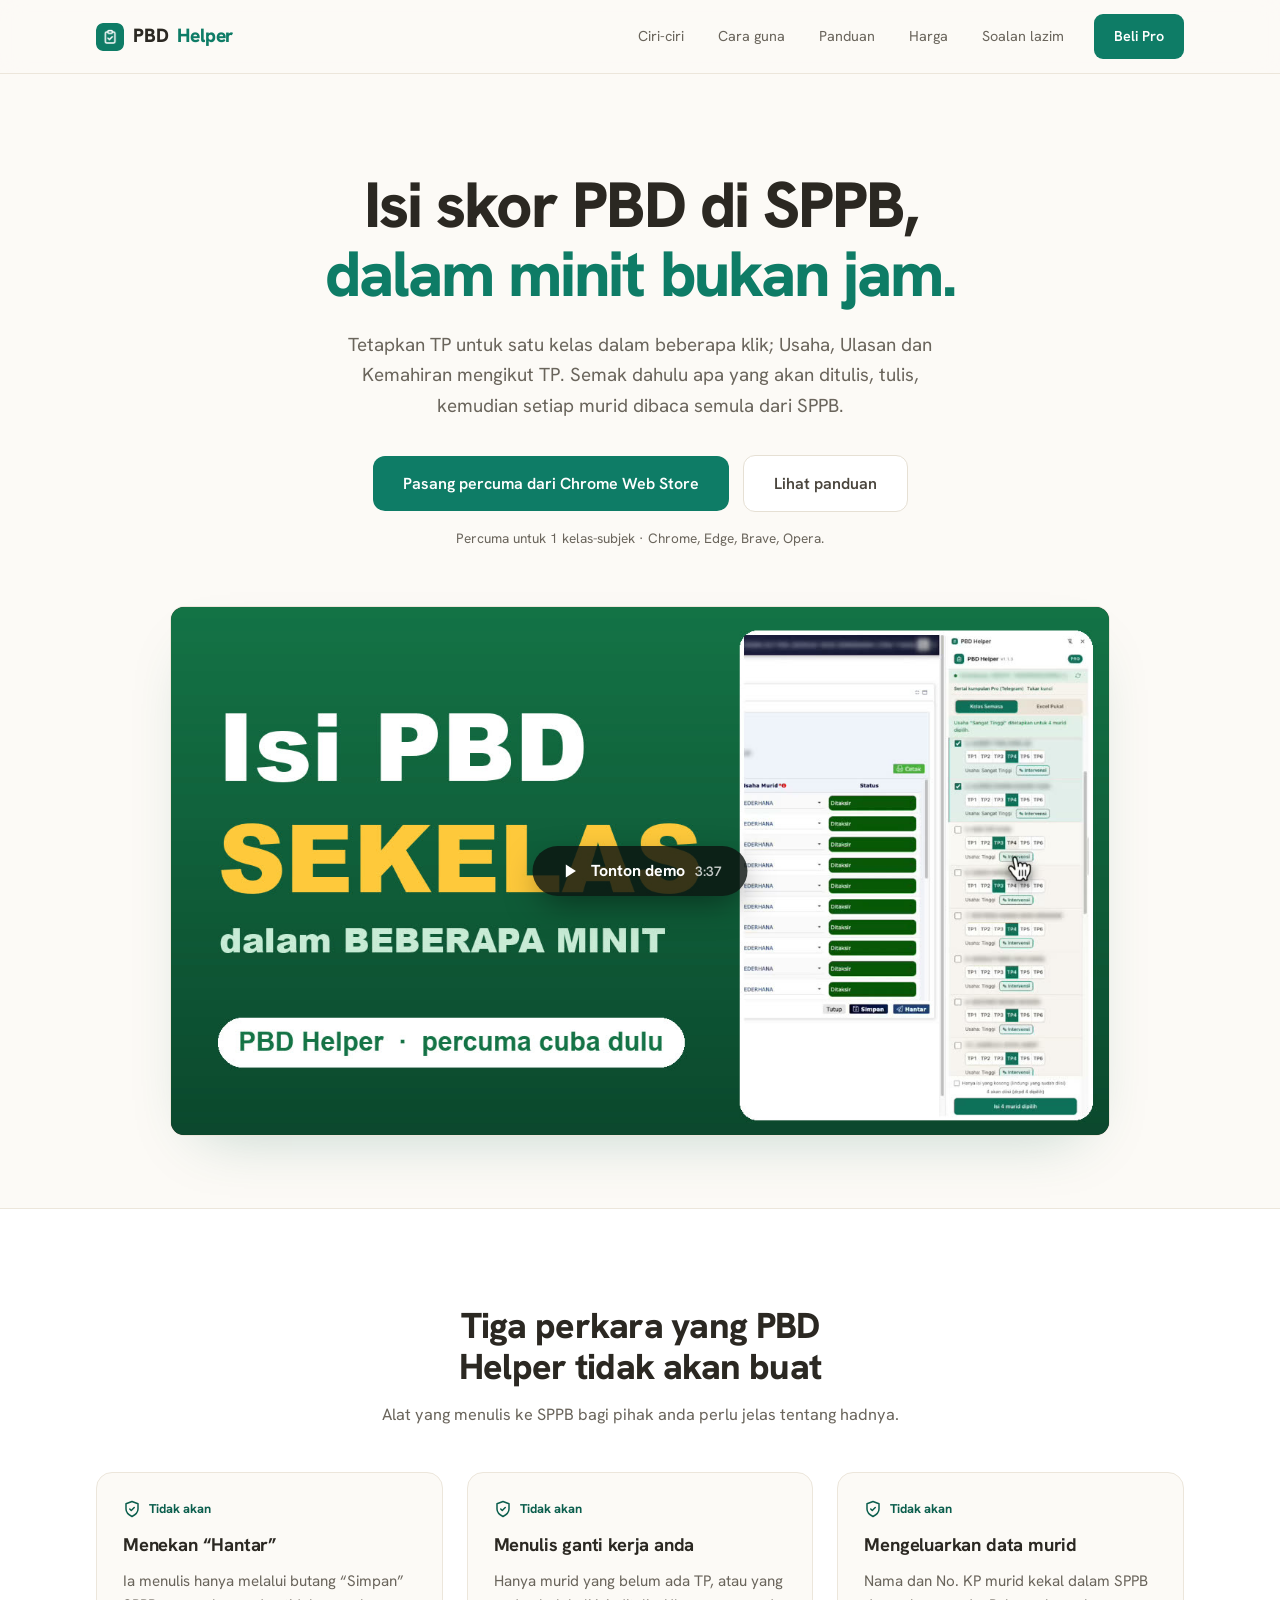
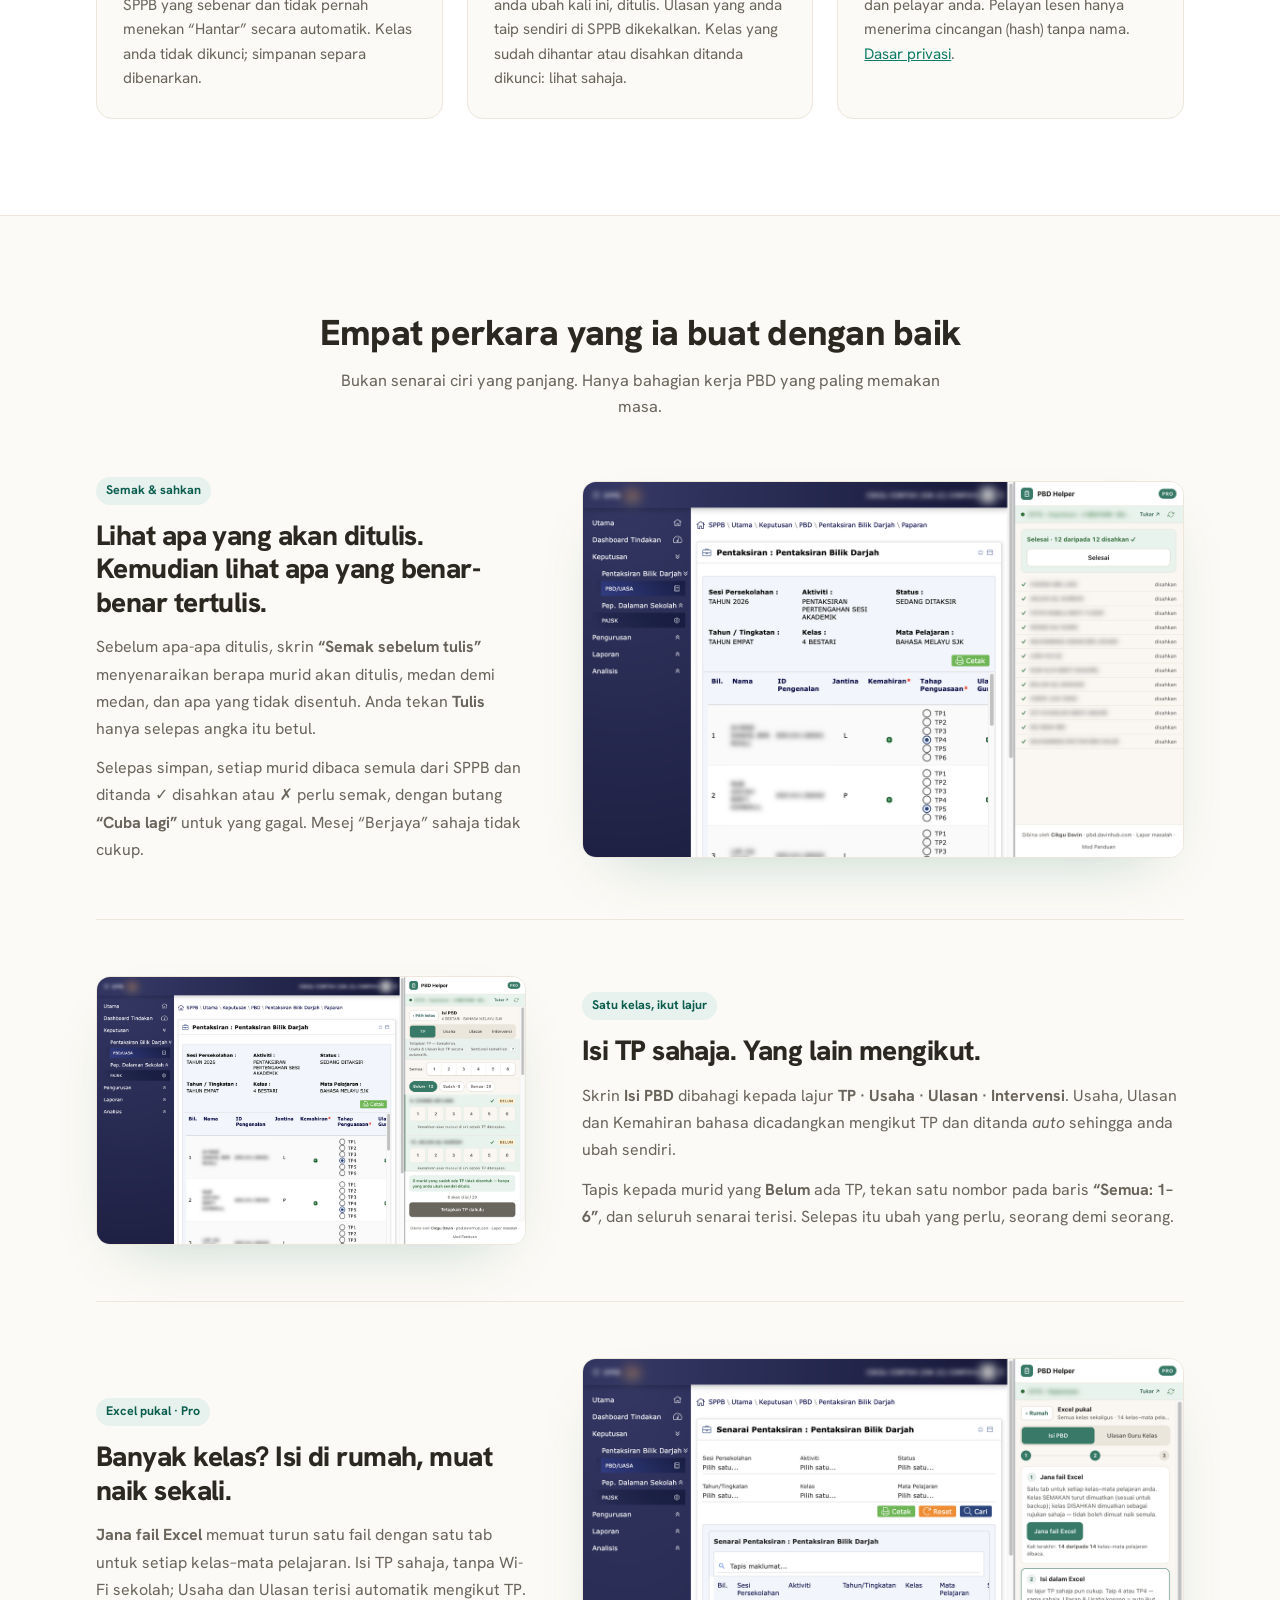
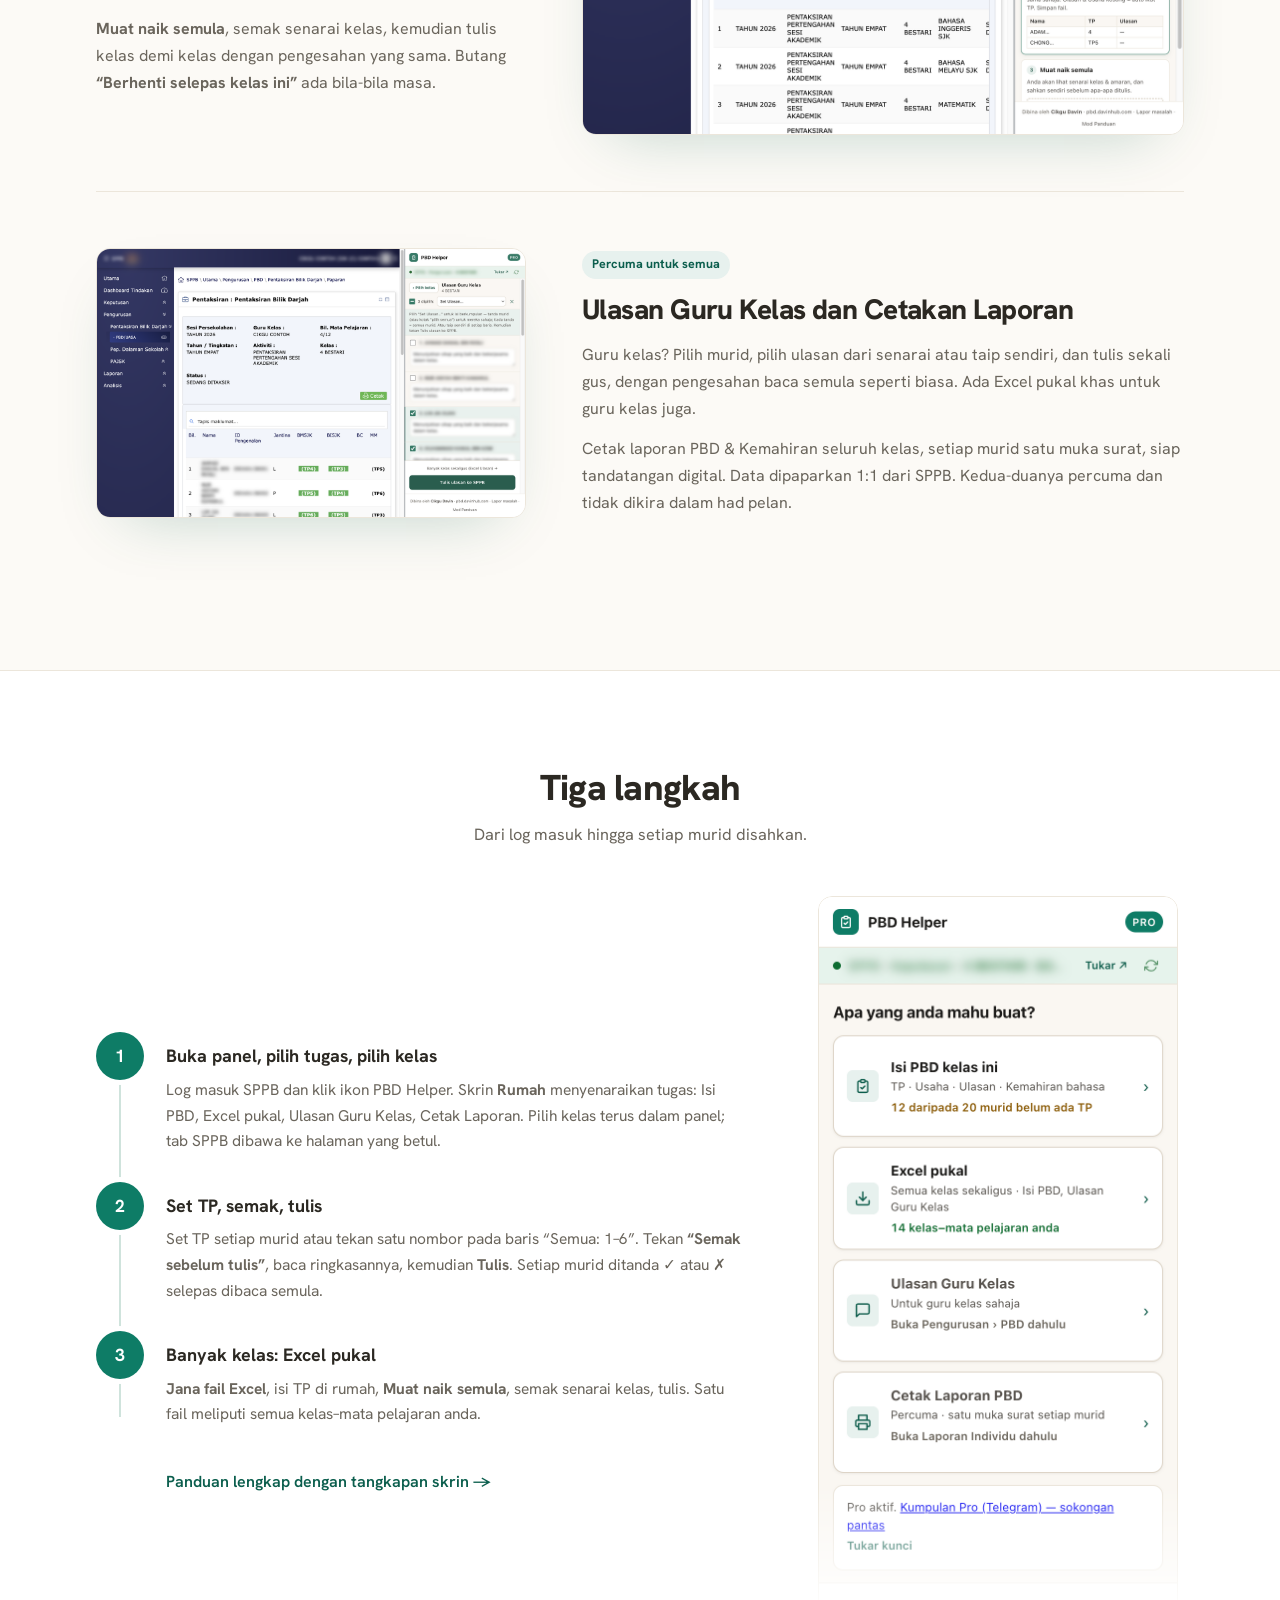
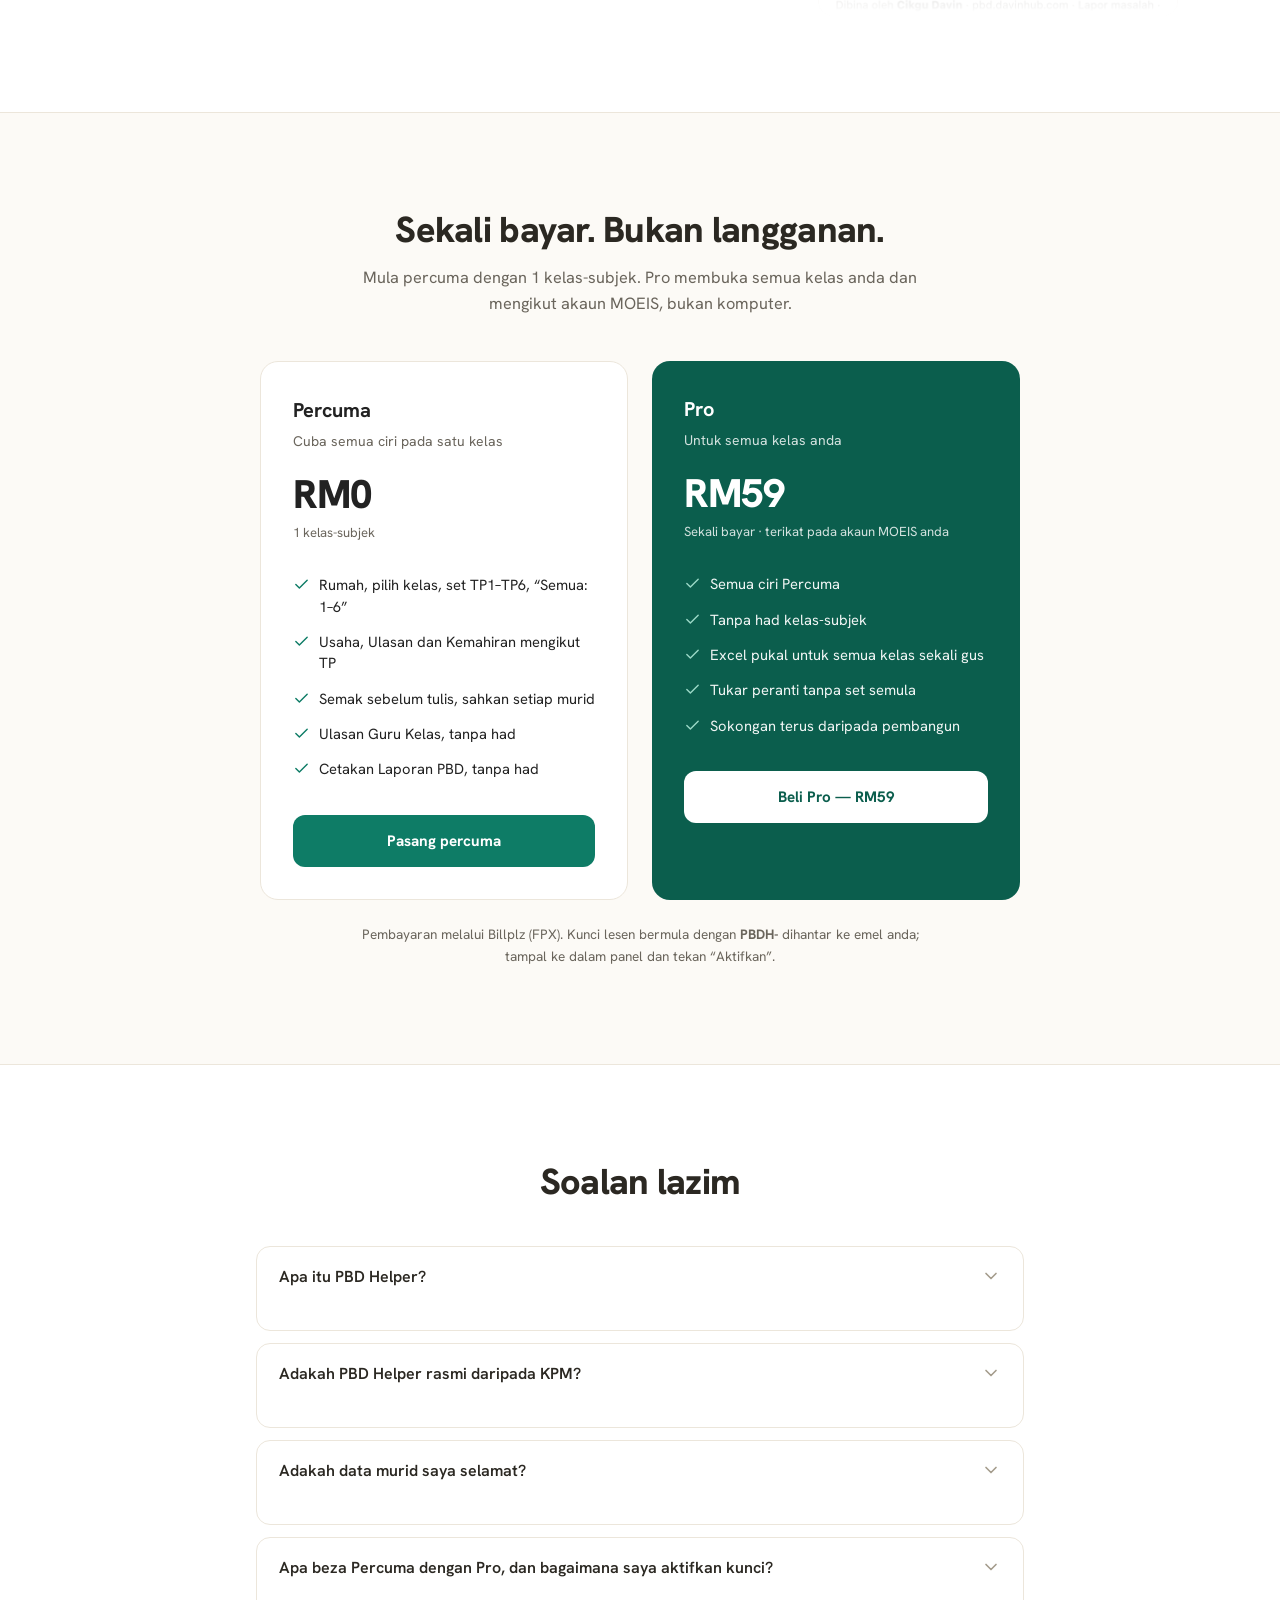
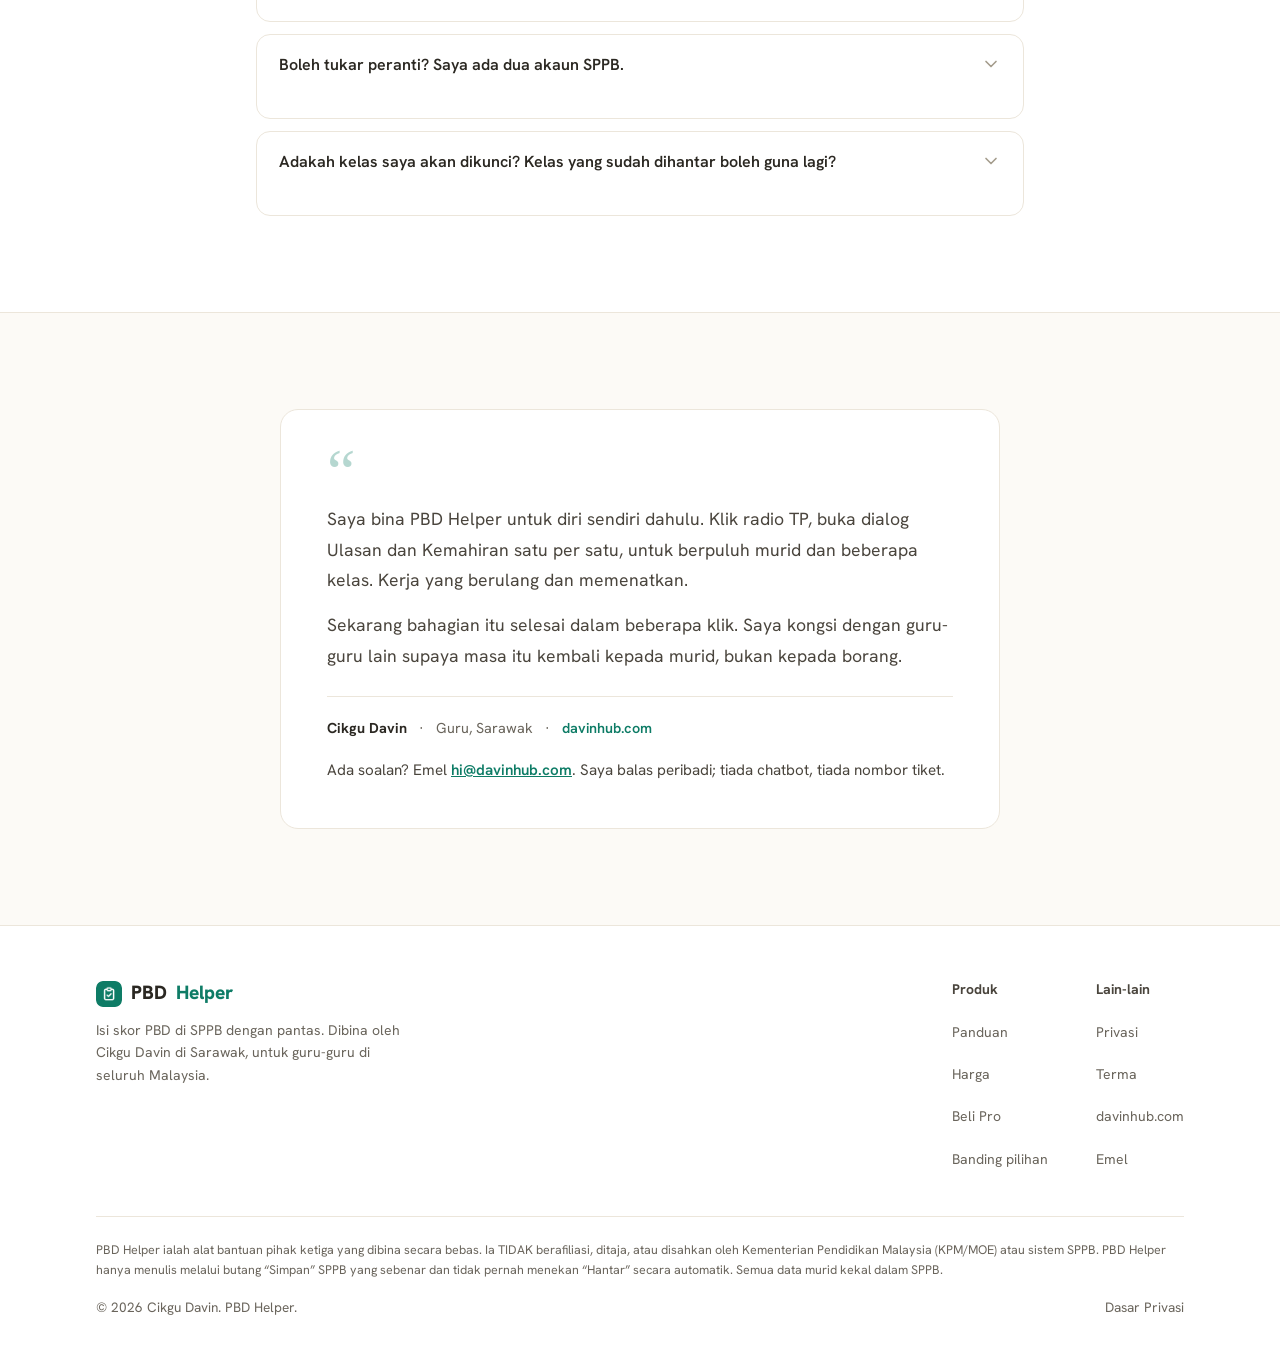
==== index.html @ 93b6f557 "Add /terma merchant terms page (EDUHELPER RESOURCES) davinhub.com no longer sells, so the statutory " ====
<!DOCTYPE html>
<html lang="ms">
<head>
  <meta charset="UTF-8">
  <meta name="viewport" content="width=device-width, initial-scale=1">
  <title>PBD Helper | Isi Skor PBD di SPPB dengan Pantas</title>
  <meta name="description" content="Isi skor PBD (Tahap Penguasaan) di SPPB / MOEIS (IDME) dengan pantas: panel sisi + Excel pukal berbilang kelas. Untuk guru Malaysia.">
  <link rel="icon" type="image/png" href="favicon.png">
  <link rel="apple-touch-icon" href="icon128.png">
  <link rel="canonical" href="https://pbd.davinhub.com/">
  <meta property="og:title" content="PBD Helper | Isi Skor PBD di SPPB dengan Pantas">
  <meta property="og:description" content="Isi skor PBD (Tahap Penguasaan) di SPPB / MOEIS (IDME) dengan pantas: panel sisi + Excel pukal berbilang kelas. Untuk guru Malaysia.">
  <meta property="og:type" content="website">
  <meta property="og:url" content="https://pbd.davinhub.com/">
  <meta property="og:locale" content="ms_MY">
  <meta property="og:site_name" content="PBD Helper">
  <meta property="og:image" content="https://pbd.davinhub.com/og-image.png">
  <meta property="og:image:width" content="1200">
  <meta property="og:image:height" content="630">
  <meta name="twitter:card" content="summary_large_image">
  <meta name="twitter:title" content="PBD Helper | Isi Skor PBD di SPPB dengan Pantas">
  <meta name="twitter:description" content="Isi skor PBD (Tahap Penguasaan) di SPPB / MOEIS (IDME) dengan pantas: panel sisi + Excel pukal berbilang kelas. Untuk guru Malaysia.">
  <meta name="twitter:image" content="https://pbd.davinhub.com/og-image.png">
  <link rel="preconnect" href="https://fonts.googleapis.com">
  <link rel="preconnect" href="https://fonts.gstatic.com" crossorigin>
  <link href="https://fonts.googleapis.com/css2?family=Hanken+Grotesk:wght@400;500;600;700;800&display=swap" rel="stylesheet">
  <link rel="stylesheet" href="/site.css?v=20260902b">
  <script type="application/ld+json">
{
  "@context": "https://schema.org",
  "@graph": [
    {
      "@type": "SoftwareApplication",
      "@id": "https://pbd.davinhub.com/#software",
      "name": "PBD Helper",
      "operatingSystem": "Chrome, Edge, Brave, Opera (Chromium)",
      "applicationCategory": "EducationalApplication",
      "applicationSubCategory": "Browser Extension",
      "url": "https://pbd.davinhub.com/",
      "downloadUrl": "https://chromewebstore.google.com/detail/pbd-helper/hpjmhpolokbbhnjbnkddbjnomahanpoc",
      "installUrl": "https://chromewebstore.google.com/detail/pbd-helper/hpjmhpolokbbhnjbnkddbjnomahanpoc",
      "sameAs": [
        "https://chromewebstore.google.com/detail/pbd-helper/hpjmhpolokbbhnjbnkddbjnomahanpoc",
        "https://davinhub.com"
      ],
      "description": "Isi skor PBD (Tahap Penguasaan) dan medan-medan wajib di sistem SPPB / MOEIS / IDME (moeissppb.moe.gov.my) dengan pantas: panel sisi + Excel pukal berbilang kelas. Untuk guru Malaysia.",
      "keywords": "PBD, isi PBD, SPPB, MOEIS, IDME, Tahap Penguasaan, TP, Ulasan Guru Kelas, Pentaksiran Bilik Darjah, extension guru Malaysia",
      "inLanguage": "ms-MY",
      "image": "https://pbd.davinhub.com/og-image.png",
      "screenshot": "https://pbd.davinhub.com/og-image.png",
      "softwareVersion": "1.3.0",
      "featureList": [
        "Rumah: pilih tugas, kemudian pilih kelas terus dalam panel",
        "Set Tahap Penguasaan TP1–TP6 satu kelas (Semua: 1–6)",
        "Auto-isi Usaha, Ulasan dan Kemahiran bahasa mengikut TP",
        "Isi Intervensi",
        "Semak sebelum tulis: ringkasan apa yang akan ditulis dan apa yang tidak disentuh",
        "Excel pukal berbilang kelas dalam tiga langkah",
        "Ulasan Guru Kelas (Pengurusan) percuma",
        "Cetakan Laporan PBD percuma",
        "Sahkan semula dengan baca balik daripada SPPB"
      ],
      "author": {
        "@type": "Person",
        "name": "Cikgu Davin",
        "alternateName": "Davin Wong",
        "url": "https://davinhub.com"
      },
      "publisher": {
        "@id": "https://pbd.davinhub.com/#organization"
      },
      "offers": [
        {
          "@type": "Offer",
          "name": "Percuma",
          "price": "0",
          "priceCurrency": "MYR",
          "description": "1 kelas-subjek"
        },
        {
          "@type": "Offer",
          "name": "Pro",
          "price": "59",
          "priceCurrency": "MYR",
          "description": "Tanpa had kelas-subjek. Sekali bayar.",
          "url": "https://pbd.davinhub.com/#harga"
        }
      ]
    },
    {
      "@type": "Organization",
      "@id": "https://pbd.davinhub.com/#organization",
      "name": "PBD Helper",
      "url": "https://pbd.davinhub.com/",
      "sameAs": [
        "https://chromewebstore.google.com/detail/pbd-helper/hpjmhpolokbbhnjbnkddbjnomahanpoc",
        "https://davinhub.com"
      ]
    },
    {
      "@type": "WebSite",
      "@id": "https://pbd.davinhub.com/#website",
      "name": "PBD Helper",
      "url": "https://pbd.davinhub.com/",
      "inLanguage": "ms-MY"
    },
    {
      "@type": "VideoObject",
      "@id": "https://pbd.davinhub.com/#demo-video",
      "name": "PBD Helper — Demo penuh: isi PBD di SPPB dalam minit",
      "description": "Demo lengkap PBD Helper: set TP satu kelas dengan beberapa klik, Usaha dan Ulasan terisi automatik, Excel pukal berbilang kelas, Ulasan Guru Kelas, dan pengesahan baca-balik daripada SPPB.",
      "thumbnailUrl": "https://pbd.davinhub.com/img/demo-thumb.jpg",
      "uploadDate": "2026-07-09",
      "duration": "PT3M37S",
      "contentUrl": "https://www.youtube.com/watch?v=7Lc_MaRu9sg",
      "embedUrl": "https://www.youtube-nocookie.com/embed/7Lc_MaRu9sg",
      "inLanguage": "ms-MY",
      "publisher": {
        "@id": "https://pbd.davinhub.com/#organization"
      }
    },
    {
      "@type": "FAQPage",
      "mainEntity": [
        {
          "@type": "Question",
          "name": "Apa itu PBD Helper?",
          "acceptedAnswer": {
            "@type": "Answer",
            "text": "PBD Helper ialah extension Chrome (panel sisi) yang membantu guru mengisi skor PBD di sistem SPPB, juga dikenali sebagai MOEIS atau IDME. Panel dibuka dengan skrin Rumah: pilih tugas, pilih kelas, kemudian tetapkan Tahap Penguasaan (TP1 hingga TP6) untuk satu kelas penuh; Usaha, Ulasan dan Kemahiran bahasa dicadangkan mengikut TP. Sebelum apa-apa ditulis, skrin “Semak sebelum tulis” menunjukkan apa yang akan ditulis. Ia berfungsi pada Chrome, Edge, Brave dan Opera di komputer, bukan pada telefon atau Safari."
          }
        },
        {
          "@type": "Question",
          "name": "Adakah PBD Helper rasmi daripada KPM?",
          "acceptedAnswer": {
            "@type": "Answer",
            "text": "Tidak. PBD Helper ialah alat bantuan bebas yang dibina oleh Cikgu Davin, dan tidak berafiliasi, ditaja atau disahkan oleh KPM/MOE atau sistem SPPB. Ia hanya menulis melalui butang “Simpan” SPPB yang sebenar, tidak pernah menekan “Hantar” secara automatik, dan semua data murid kekal dalam SPPB."
          }
        },
        {
          "@type": "Question",
          "name": "Adakah data murid saya selamat?",
          "acceptedAnswer": {
            "@type": "Answer",
            "text": "Ya. Tiada nama atau No. KP murid dikeluarkan dari peranti anda. Extension hanya menulis skor melalui butang “Simpan” SPPB yang sebenar, dan semua data murid kekal dalam SPPB. Pelayan lesen hanya menerima cincangan (hash) SHA-256 tanpa nama serta ID peranti. Baca dasar privasi penuh di pbd.davinhub.com/privacy."
          }
        },
        {
          "@type": "Question",
          "name": "Apa beza Percuma dengan Pro, dan bagaimana saya aktifkan kunci?",
          "acceptedAnswer": {
            "@type": "Answer",
            "text": "Percuma membolehkan anda mengisi 1 kelas-subjek dengan semua ciri: set TP, “Semak sebelum tulis”, Tulis dan pengesahan baca semula; Ulasan Guru Kelas dan Cetakan Laporan percuma tanpa had. Pro (RM59, sekali bayar) membuka penggunaan tanpa had kelas-subjek serta Excel pukal untuk semua kelas sekali gus. Beli di pbd.davinhub.com/beli melalui Billplz (FPX); kunci lesen bermula dengan PBDH- dihantar ke emel anda. Tampal kunci itu ke dalam panel PBD Helper dan tekan “Aktifkan”."
          }
        },
        {
          "@type": "Question",
          "name": "Boleh tukar peranti? Saya ada dua akaun SPPB.",
          "acceptedAnswer": {
            "@type": "Answer",
            "text": "Boleh. Lesen Pro terikat pada akaun MOEIS anda, bukan pada komputer: tukar komputer atau pelayar, aktifkan semula dengan kunci yang sama dan teruskan. Satu kunci Pro terikat pada satu akaun MOEIS; akaun kedua perlukan kunci sendiri. Selepas kedua-dua akaun mempunyai kunci, anda boleh bertukar akaun dengan bebas; Pro mengikut akaun yang sedang log masuk."
          }
        },
        {
          "@type": "Question",
          "name": "Adakah kelas saya akan dikunci? Kelas yang sudah dihantar boleh guna lagi?",
          "acceptedAnswer": {
            "@type": "Answer",
            "text": "PBD Helper tidak akan mengunci kelas anda: ia hanya menulis melalui butang “Simpan” dan tidak pernah menekan “Hantar” secara automatik, dan simpanan separa dibenarkan. Kelas yang sudah dihantar atau disahkan ditanda dikunci sejak skrin Rumah dan butang tulis dimatikan; kelas itu tetap dimuatkan ke dalam fail Excel sebagai rujukan, dan Cetakan Laporan masih boleh dijana."
          }
        }
      ]
    }
  ]
}
  </script>
  <style>
    /* Hero */
    .hero { padding: 72px 0 64px; text-align: center; }
    @media (min-width: 768px) { .hero { padding: 96px 0 72px; } }
    .hero h1 { font-size: 2.4rem; font-weight: 800; letter-spacing: -0.03em; line-height: 1.08; margin-bottom: 22px; color: var(--n-900); }
    @media (min-width: 640px) { .hero h1 { font-size: 3.4rem; } }
    @media (min-width: 1024px) { .hero h1 { font-size: 4rem; } }
    .hero h1 .emph { color: var(--teal); }
    .hero-sub { font-size: 1.075rem; color: var(--muted); max-width: 640px; margin: 0 auto 34px; }
    @media (min-width: 768px) { .hero-sub { font-size: 1.18rem; } }
    .hero-btns { display: flex; flex-direction: column; gap: 14px; justify-content: center; align-items: center; }
    @media (min-width: 520px) { .hero-btns { flex-direction: row; } }
    .hero-note { margin-top: 16px; font-size: 0.85rem; color: var(--muted); }
    .hero-shot { max-width: 940px; margin: 56px auto 0; }

    /* YouTube facade — no third-party JS until the teacher clicks play */
    .yt-facade { position: relative; aspect-ratio: 16 / 9; background: var(--n-900); }
    .yt-facade iframe { position: absolute; inset: 0; width: 100%; height: 100%; border: 0; }
    .yt-play { position: absolute; inset: 0; width: 100%; height: 100%; display: block; padding: 0; border: none; cursor: pointer; background: none; font-family: inherit; }
    .yt-play img { width: 100%; height: 100%; object-fit: cover; display: block; }
    .yt-play-badge { position: absolute; left: 50%; top: 50%; transform: translate(-50%, -50%); display: flex; align-items: center; gap: 10px; padding: 14px 26px; background: rgba(11,20,17,0.82); color: #fff; border-radius: 99px; font-size: 1rem; font-weight: 700; box-shadow: 0 12px 34px -8px rgba(0,0,0,0.5); transition: transform 0.15s ease, background 0.15s ease; }
    .yt-play-badge svg { width: 22px; height: 22px; flex-shrink: 0; }
    .yt-play:hover .yt-play-badge, .yt-play:focus-visible .yt-play-badge { background: var(--teal-deep); transform: translate(-50%, -50%) scale(1.05); }
    .yt-play:focus-visible { outline: 3px solid var(--teal); outline-offset: -3px; }
    .yt-play-dur { font-weight: 600; font-size: 0.85rem; opacity: 0.75; }

    /* Section rhythm */
    .sec { padding: 72px 0; }
    @media (min-width: 768px) { .sec { padding: 96px 0; } }
    .sec-tint { background: var(--white); border-top: 1px solid var(--line); border-bottom: 1px solid var(--line); }
    .sec-head { text-align: center; max-width: 720px; margin: 0 auto; }

    /* Trust: three things it will not do */
    .trust-grid { display: grid; grid-template-columns: 1fr; gap: 18px; margin-top: 44px; }
    @media (min-width: 768px) { .trust-grid { grid-template-columns: 1fr 1fr 1fr; gap: 24px; } }
    .trust { padding: 26px 26px 28px; background: var(--paper); border: 1px solid var(--line); border-radius: 16px; }
    .trust-no { display: inline-flex; align-items: center; gap: 8px; font-size: 0.8rem; font-weight: 700; color: var(--teal-deep); margin-bottom: 12px; }
    .trust-no svg { width: 18px; height: 18px; }
    .trust h3 { font-size: 1.15rem; font-weight: 700; color: var(--n-900); margin-bottom: 8px; letter-spacing: -0.01em; }
    .trust p { font-size: 0.95rem; color: var(--muted); line-height: 1.6; }

    /* Features: alternating text + screenshot rows */
    .feature { display: grid; grid-template-columns: 1fr; gap: 28px; align-items: center; padding: 40px 0; }
    .feature + .feature { border-top: 1px solid var(--line); }
    @media (min-width: 900px) { .feature { grid-template-columns: 5fr 7fr; gap: 56px; padding: 56px 0; } .feature.flip .feature-text { order: 2; } }
    .feature-text h3 { font-size: 1.5rem; font-weight: 800; letter-spacing: -0.02em; line-height: 1.2; color: var(--n-900); margin-bottom: 14px; }
    @media (min-width: 768px) { .feature-text h3 { font-size: 1.75rem; } }
    .feature-text p { color: var(--muted); line-height: 1.7; font-size: 1rem; }
    .feature-text p + p { margin-top: 12px; }
    .feature-tag { display: inline-block; font-size: 0.78rem; font-weight: 700; color: var(--teal-deep); background: var(--teal-tint); padding: 4px 10px; border-radius: 99px; margin-bottom: 14px; }

    /* How it works */
    .how-grid { display: grid; grid-template-columns: 1fr; gap: 40px; align-items: center; margin-top: 48px; }
    @media (min-width: 900px) { .how-grid { grid-template-columns: 7fr 4fr; gap: 64px; } }
    .how-steps { position: relative; }
    .how-steps::before { content: ""; position: absolute; inset-inline-start: 23px; top: 24px; bottom: 24px; width: 2px; background: #cfe3dc; }
    .how-step { display: grid; grid-template-columns: 48px 1fr; gap: 22px; padding: 14px 0; position: relative; }
    .how-num { width: 48px; height: 48px; border-radius: 50%; background: var(--teal); color: var(--white); font-weight: 700; font-size: 1.1rem; display: flex; align-items: center; justify-content: center; position: relative; z-index: 1; box-shadow: 0 0 0 5px var(--white); }
    .how-step h3 { font-size: 1.12rem; font-weight: 700; margin-bottom: 6px; padding-top: 10px; color: var(--n-900); }
    .how-step p { font-size: 0.97rem; color: var(--muted); line-height: 1.65; }
    .how-shot { max-width: 360px; max-height: 720px; margin: 0 auto; overflow: hidden; -webkit-mask-image: linear-gradient(#000 82%, transparent); mask-image: linear-gradient(#000 82%, transparent); box-shadow: none; }
    .how-link { margin-top: 28px; padding-inline-start: 70px; }
    .how-link a { color: var(--teal-deep); font-weight: 600; text-decoration: none; }
    .how-link a:hover { text-decoration: underline; }

    /* Pricing */
    .pricing-grid { display: grid; grid-template-columns: 1fr; gap: 24px; margin: 44px auto 0; max-width: 760px; }
    @media (min-width: 768px) { .pricing-grid { grid-template-columns: 1fr 1fr; } }
    .plan { padding: 32px; border-radius: 18px; }
    .plan.default { background: var(--white); border: 1px solid var(--line); }
    .plan.pro { background: var(--teal-deep); color: var(--white); }
    .plan-name { font-size: 1.25rem; font-weight: 700; margin-bottom: 4px; }
    .plan-desc { font-size: 0.875rem; margin-bottom: 22px; }
    .plan.default .plan-desc { color: var(--muted); }
    .plan.pro .plan-desc { color: rgba(255,255,255,0.82); }
    .plan-price { font-size: 2.5rem; font-weight: 800; margin-bottom: 4px; line-height: 1; letter-spacing: -0.02em; }
    .plan-period { font-size: 0.82rem; margin: 8px 0 24px; }
    .plan.default .plan-period { color: var(--muted); }
    .plan.pro .plan-period { color: rgba(255,255,255,0.82); }
    .plan-features { list-style: none; margin-bottom: 28px; }
    .plan-features li { display: flex; align-items: flex-start; gap: 9px; font-size: 0.92rem; padding: 7px 0; line-height: 1.45; }
    .plan-features li svg { width: 17px; height: 17px; flex-shrink: 0; margin-top: 2px; }
    .plan.default .plan-features li svg { color: var(--teal); }
    .plan.pro .plan-features li svg { color: #9bd8c6; }
    .plan.pro .plan-features li { color: rgba(255,255,255,0.94); }
    .plan-btn { display: block; width: 100%; padding: 14px; min-height: 44px; border-radius: 12px; font-size: 0.95rem; font-weight: 700; text-align: center; text-decoration: none; transition: background-color 0.15s, color 0.15s; }
    .plan.default .plan-btn { background: var(--teal); color: var(--white); }
    .plan.default .plan-btn:hover { background: var(--teal-deep); }
    .plan.pro .plan-btn { background: var(--white); color: var(--teal-deep); }
    .plan.pro .plan-btn:hover { background: var(--teal-tint); }
    .pricing-note { max-width: 560px; margin: 24px auto 0; text-align: center; font-size: 0.85rem; color: var(--muted); line-height: 1.6; }

    /* FAQ */
    .faq-list { max-width: 768px; margin: 44px auto 0; display: flex; flex-direction: column; gap: 12px; }
    .faq-item { background: var(--white); border: 1px solid var(--line); border-radius: 14px; overflow: hidden; }
    .faq-item button { width: 100%; display: flex; align-items: center; justify-content: space-between; gap: 16px; padding: 19px 22px; min-height: 44px; text-align: left; background: none; border: none; cursor: pointer; font-family: inherit; font-size: 1rem; font-weight: 600; color: var(--n-900); transition: background 0.15s; }
    .faq-item button:hover { background: var(--n-50); }
    .faq-item button svg { width: 20px; height: 20px; color: var(--n-400); flex-shrink: 0; transition: transform 0.2s; }
    .faq-item.open button svg { transform: rotate(180deg); }
    .faq-answer { display: grid; grid-template-rows: 0fr; visibility: hidden; transition: grid-template-rows 0.25s ease-out, visibility 0s linear 0.25s; }
    .faq-item.open .faq-answer { grid-template-rows: 1fr; visibility: visible; transition: grid-template-rows 0.25s ease-out, visibility 0s linear 0s; }
    .faq-answer p { min-height: 0; overflow: hidden; padding: 4px 22px 0; font-size: 0.92rem; color: var(--muted); line-height: 1.7; }
    .faq-answer p:last-child { padding-bottom: 20px; }
    .faq-answer a { color: var(--teal); }

    /* Founder */
    .founder-inner { max-width: 720px; margin: 0 auto; padding: 40px 32px; background: var(--white); border: 1px solid var(--line); border-radius: 18px; }
    @media (min-width: 768px) { .founder-inner { padding: 46px; } }
    .founder-quote::before { content: "\201C"; display: block; font-size: 4rem; line-height: 0.5; color: var(--teal); opacity: 0.3; font-family: Georgia, serif; margin-bottom: 16px; }
    .founder-quote p { font-size: 1.1rem; line-height: 1.75; color: var(--n-700); margin-bottom: 14px; }
    .founder-quote p:last-of-type { margin-bottom: 0; }
    .founder-name { display: flex; flex-wrap: wrap; align-items: center; gap: 8px 12px; margin-top: 24px; padding-top: 20px; border-top: 1px solid var(--line); font-size: 0.9rem; }
    .founder-name strong { color: var(--n-900); font-weight: 700; }
    .founder-name span { color: var(--muted); }
    .founder-name a { color: var(--teal); text-decoration: none; font-weight: 600; }
    .founder-name a:hover { text-decoration: underline; }
    .founder-contact { margin-top: 18px; font-size: 0.95rem; color: var(--n-700); }
    .founder-contact a { color: var(--teal); font-weight: 600; }

    /* Sticky mobile CTA */
    .sticky-cta { display: none; position: fixed; bottom: 0; left: 0; right: 0; background: var(--paper); border-top: 1px solid var(--line); padding: 10px 16px; z-index: 40; box-shadow: 0 -8px 20px -8px rgba(0,0,0,0.08); }
    @media (max-width: 767px) { .sticky-cta.show { display: block; } body.has-sticky-cta { padding-bottom: 78px; } }
    .sticky-cta a { display: block; width: 100%; padding: 14px; min-height: 44px; font-size: 0.9rem; font-weight: 700; border-radius: 10px; text-align: center; text-decoration: none; background: var(--teal); color: var(--white); opacity: 0.92; }
  </style>
</head>
<body>
  <a class="skip-link" href="#main">Langkau ke kandungan</a>
  <svg style="display:none" aria-hidden="true">
    <symbol id="icon-check" viewBox="0 0 24 24" fill="none" stroke="currentColor" stroke-width="2" stroke-linecap="round" stroke-linejoin="round"><path d="M20 6L9 17l-5-5"/></symbol>
    <symbol id="icon-chevron" viewBox="0 0 24 24" fill="none" stroke="currentColor" stroke-width="2" stroke-linecap="round" stroke-linejoin="round"><path d="M6 9l6 6 6-6"/></symbol>
    <symbol id="icon-shield" viewBox="0 0 24 24" fill="none" stroke="currentColor" stroke-width="2" stroke-linecap="round" stroke-linejoin="round"><path d="M12 22s8-4 8-10V5l-8-3-8 3v7c0 6 8 10 8 10z"/><path d="M9 12l2 2 4-4"/></symbol>
  </svg>

  <nav aria-label="Navigasi utama">
    <div class="nav-inner">
      <a href="/" class="nav-logo"><img src="icon128.png" alt="" aria-hidden="true" width="28" height="28">PBD <span>Helper</span></a>
      <div class="nav-links">
        <a href="#ciri">Ciri-ciri</a>
        <a href="#cara">Cara guna</a>
        <a href="/panduan">Panduan</a>
        <a href="#harga">Harga</a>
        <a href="#faq">Soalan lazim</a>
        <a href="/beli" class="nav-cta">Beli Pro</a>
      </div>
      <button class="nav-burger" id="navBurger" aria-label="Menu" aria-expanded="false" aria-controls="mobileMenu">
        <svg viewBox="0 0 24 24" fill="none" stroke="currentColor" stroke-width="2"><path d="M4 6h16M4 12h16M4 18h16"/></svg>
      </button>
    </div>
    <div class="mobile-menu" id="mobileMenu">
      <a href="#ciri">Ciri-ciri</a>
      <a href="#cara">Cara guna</a>
      <a href="/panduan">Panduan</a>
      <a href="#harga">Harga</a>
      <a href="#faq">Soalan lazim</a>
      <a href="/beli" class="mob-cta">Beli Pro &mdash; RM59</a>
    </div>
  </nav>

  <main id="main">

  <!-- Hero -->
  <section class="hero">
    <div class="container">
      <h1>Isi skor PBD di SPPB,<br><span class="emph">dalam minit bukan jam.</span></h1>
      <p class="hero-sub">Tetapkan TP untuk satu kelas dalam beberapa klik; Usaha, Ulasan dan Kemahiran mengikut TP. Semak dahulu apa yang akan ditulis, tulis, kemudian setiap murid dibaca semula dari SPPB.</p>
      <div class="hero-btns">
        <a href="https://chromewebstore.google.com/detail/pbd-helper/hpjmhpolokbbhnjbnkddbjnomahanpoc" id="cwsBtn" class="btn-teal" target="_blank" rel="noopener" aria-describedby="cwsNote">Pasang percuma dari Chrome Web Store</a>
        <a href="/panduan" class="btn-light">Lihat panduan</a>
      </div>
      <p class="hero-note" id="cwsNote">Percuma untuk 1 kelas-subjek &middot; Chrome, Edge, Brave, Opera.</p>
      <!-- Demo video facade: YouTube loads only on click -->
      <div class="hero-shot shot">
        <div class="yt-facade" id="ytDemo">
          <button type="button" class="yt-play" id="ytDemoPlay" aria-label="Mainkan video demo PBD Helper (3 minit 37 saat)">
            <img src="img/demo-thumb.jpg" width="1280" height="720" fetchpriority="high" alt="Video demo PBD Helper: panel sisi mengisi Tahap Penguasaan satu kelas di SPPB.">
            <span class="yt-play-badge"><svg viewBox="0 0 24 24" fill="currentColor" aria-hidden="true"><path d="M8 5v14l11-7z"/></svg>Tonton demo <span class="yt-play-dur">3:37</span></span>
          </button>
        </div>
      </div>
    </div>
  </section>

  <!-- Trust -->
  <section class="sec sec-tint" aria-labelledby="trust-title">
    <div class="container">
      <div class="sec-head">
        <h2 class="sh-title" id="trust-title">Tiga perkara yang PBD Helper tidak akan buat</h2>
        <p class="sh-sub">Alat yang menulis ke SPPB bagi pihak anda perlu jelas tentang hadnya.</p>
      </div>
      <div class="trust-grid">
        <div class="trust">
          <span class="trust-no"><svg aria-hidden="true" focusable="false"><use href="#icon-shield"/></svg>Tidak akan</span>
          <h3>Menekan &ldquo;Hantar&rdquo;</h3>
          <p>Ia menulis hanya melalui butang &ldquo;Simpan&rdquo; SPPB yang sebenar dan tidak pernah menekan &ldquo;Hantar&rdquo; secara automatik. Kelas anda tidak dikunci; simpanan separa dibenarkan.</p>
        </div>
        <div class="trust">
          <span class="trust-no"><svg aria-hidden="true" focusable="false"><use href="#icon-shield"/></svg>Tidak akan</span>
          <h3>Menulis ganti kerja anda</h3>
          <p>Hanya murid yang belum ada TP, atau yang anda ubah kali ini, ditulis. Ulasan yang anda taip sendiri di SPPB dikekalkan. Kelas yang sudah dihantar atau disahkan ditanda dikunci: lihat sahaja.</p>
        </div>
        <div class="trust">
          <span class="trust-no"><svg aria-hidden="true" focusable="false"><use href="#icon-shield"/></svg>Tidak akan</span>
          <h3>Mengeluarkan data murid</h3>
          <p>Nama dan No. KP murid kekal dalam SPPB dan pelayar anda. Pelayan lesen hanya menerima cincangan (hash) tanpa nama. <a href="/privacy" style="color:var(--teal)">Dasar privasi</a>.</p>
        </div>
      </div>
    </div>
  </section>

  <!-- Features -->
  <section id="ciri" class="sec" aria-labelledby="ciri-title">
    <div class="container">
      <div class="sec-head">
        <h2 class="sh-title" id="ciri-title">Empat perkara yang ia buat dengan baik</h2>
        <p class="sh-sub">Bukan senarai ciri yang panjang. Hanya bahagian kerja PBD yang paling memakan masa.</p>
      </div>

      <div class="feature">
        <div class="feature-text">
          <span class="feature-tag">Semak &amp; sahkan</span>
          <h3>Lihat apa yang akan ditulis. Kemudian lihat apa yang benar-benar tertulis.</h3>
          <p>Sebelum apa-apa ditulis, skrin <strong>&ldquo;Semak sebelum tulis&rdquo;</strong> menyenaraikan berapa murid akan ditulis, medan demi medan, dan apa yang tidak disentuh. Anda tekan <strong>Tulis</strong> hanya selepas angka itu betul.</p>
          <p>Selepas simpan, setiap murid dibaca semula dari SPPB dan ditanda &#10003; disahkan atau &#10007; perlu semak, dengan butang <strong>&ldquo;Cuba lagi&rdquo;</strong> untuk yang gagal. Mesej &ldquo;Berjaya&rdquo; sahaja tidak cukup.</p>
        </div>
        <!-- v1.3 media: sim capture 2026-09-01; re-shoot on real SPPB in October -->
        <div class="shot">
          <img src="img/03-disahkan.png" width="1280" height="800" loading="lazy" alt="Halaman PBD di SPPB dengan panel sisi PBD Helper selepas menulis: kad Selesai 12 daripada 12 disahkan dan tanda hijau disahkan bagi setiap murid.">
        </div>
      </div>

      <div class="feature flip">
        <div class="feature-text">
          <span class="feature-tag">Satu kelas, ikut lajur</span>
          <h3>Isi TP sahaja. Yang lain mengikut.</h3>
          <p>Skrin <strong>Isi PBD</strong> dibahagi kepada lajur <strong>TP &middot; Usaha &middot; Ulasan &middot; Intervensi</strong>. Usaha, Ulasan dan Kemahiran bahasa dicadangkan mengikut TP dan ditanda <em>auto</em> sehingga anda ubah sendiri.</p>
          <p>Tapis kepada murid yang <strong>Belum</strong> ada TP, tekan satu nombor pada baris <strong>&ldquo;Semua: 1&ndash;6&rdquo;</strong>, dan seluruh senarai terisi. Selepas itu ubah yang perlu, seorang demi seorang.</p>
        </div>
        <!-- v1.3 media: sim capture 2026-09-01; re-shoot on real SPPB in October -->
        <div class="shot">
          <img src="img/01-kelas-semasa.png" width="1280" height="800" loading="lazy" alt="Halaman PBD di SPPB dengan panel sisi PBD Helper di sebelahnya: lajur TP, pil penapis Belum / Sudah / Semua dan baris Semua 1 hingga 6.">
        </div>
      </div>

      <div class="feature">
        <div class="feature-text">
          <span class="feature-tag">Excel pukal &middot; Pro</span>
          <h3>Banyak kelas? Isi di rumah, muat naik sekali.</h3>
          <p><strong>Jana fail Excel</strong> memuat turun satu fail dengan satu tab untuk setiap kelas&ndash;mata pelajaran. Isi TP sahaja, tanpa Wi-Fi sekolah; Usaha dan Ulasan terisi automatik mengikut TP.</p>
          <p><strong>Muat naik semula</strong>, semak senarai kelas, kemudian tulis kelas demi kelas dengan pengesahan yang sama. Butang <strong>&ldquo;Berhenti selepas kelas ini&rdquo;</strong> ada bila-bila masa.</p>
        </div>
        <!-- v1.3 media: sim capture 2026-09-01; re-shoot on real SPPB in October -->
        <div class="shot">
          <img src="img/04-excel-pukal.png" width="1280" height="800" loading="lazy" alt="Halaman senarai PBD di SPPB dengan panel sisi Excel pukal: tiga kad bernombor, 1 Jana fail Excel, 2 Isi dalam Excel, 3 Muat naik semula.">
        </div>
      </div>

      <div class="feature flip">
        <div class="feature-text">
          <span class="feature-tag">Percuma untuk semua</span>
          <h3>Ulasan Guru Kelas dan Cetakan Laporan</h3>
          <p>Guru kelas? Pilih murid, pilih ulasan dari senarai atau taip sendiri, dan tulis sekali gus, dengan pengesahan baca semula seperti biasa. Ada Excel pukal khas untuk guru kelas juga.</p>
          <p>Cetak laporan PBD &amp; Kemahiran seluruh kelas, setiap murid satu muka surat, siap tandatangan digital. Data dipaparkan 1:1 dari SPPB. Kedua-duanya percuma dan tidak dikira dalam had pelan.</p>
        </div>
        <!-- v1.3 media: sim capture 2026-09-01; re-shoot on real SPPB in October -->
        <div class="shot">
          <img src="img/06-ulasan-guru-kelas.png" width="1280" height="800" loading="lazy" alt="Halaman Pengurusan PBD di SPPB dengan panel sisi Ulasan Guru Kelas: senarai murid bertanda, Set Ulasan dan butang Tulis ulasan ke SPPB.">
        </div>
      </div>
    </div>
  </section>

  <!-- How it works -->
  <section id="cara" class="sec sec-tint" aria-labelledby="cara-title">
    <div class="container">
      <div class="sec-head">
        <h2 class="sh-title" id="cara-title">Tiga langkah</h2>
        <p class="sh-sub">Dari log masuk hingga setiap murid disahkan.</p>
      </div>
      <div class="how-grid">
        <div>
          <div class="how-steps">
            <div class="how-step">
              <div class="how-num">1</div>
              <div>
                <h3>Buka panel, pilih tugas, pilih kelas</h3>
                <p>Log masuk SPPB dan klik ikon PBD Helper. Skrin <strong>Rumah</strong> menyenaraikan tugas: Isi PBD, Excel pukal, Ulasan Guru Kelas, Cetak Laporan. Pilih kelas terus dalam panel; tab SPPB dibawa ke halaman yang betul.</p>
              </div>
            </div>
            <div class="how-step">
              <div class="how-num">2</div>
              <div>
                <h3>Set TP, semak, tulis</h3>
                <p>Set TP setiap murid atau tekan satu nombor pada baris &ldquo;Semua: 1&ndash;6&rdquo;. Tekan <strong>&ldquo;Semak sebelum tulis&rdquo;</strong>, baca ringkasannya, kemudian <strong>Tulis</strong>. Setiap murid ditanda &#10003; atau &#10007; selepas dibaca semula.</p>
              </div>
            </div>
            <div class="how-step">
              <div class="how-num">3</div>
              <div>
                <h3>Banyak kelas: Excel pukal</h3>
                <p><strong>Jana fail Excel</strong>, isi TP di rumah, <strong>Muat naik semula</strong>, semak senarai kelas, tulis. Satu fail meliputi semua kelas&ndash;mata pelajaran anda.</p>
              </div>
            </div>
          </div>
          <p class="how-link"><a href="/panduan">Panduan lengkap dengan tangkapan skrin &rarr;</a></p>
        </div>
        <!-- v1.3 media: sim capture 2026-09-01 (panel only) -->
        <div class="how-shot shot">
          <img src="img/16-rumah.png" width="720" height="1542" loading="lazy" alt="Skrin Rumah panel PBD Helper: kad tugas Isi PBD kelas ini, Excel pukal, Ulasan Guru Kelas dan Cetak Laporan PBD, setiap satu dengan baris status.">
        </div>
      </div>
    </div>
  </section>

  <!-- Pricing -->
  <section id="harga" class="sec" aria-labelledby="harga-title">
    <div class="container">
      <div class="sec-head">
        <h2 class="sh-title" id="harga-title">Sekali bayar. Bukan langganan.</h2>
        <p class="sh-sub">Mula percuma dengan 1 kelas-subjek. Pro membuka semua kelas anda dan mengikut akaun MOEIS, bukan komputer.</p>
      </div>
      <div class="pricing-grid">
        <div class="plan default">
          <h3 class="plan-name">Percuma</h3>
          <div class="plan-desc">Cuba semua ciri pada satu kelas</div>
          <div class="plan-price">RM0</div>
          <div class="plan-period">1 kelas-subjek</div>
          <ul class="plan-features">
            <li><svg aria-hidden="true" focusable="false"><use href="#icon-check"/></svg> Rumah, pilih kelas, set TP1&ndash;TP6, &ldquo;Semua: 1&ndash;6&rdquo;</li>
            <li><svg aria-hidden="true" focusable="false"><use href="#icon-check"/></svg> Usaha, Ulasan dan Kemahiran mengikut TP</li>
            <li><svg aria-hidden="true" focusable="false"><use href="#icon-check"/></svg> Semak sebelum tulis, sahkan setiap murid</li>
            <li><svg aria-hidden="true" focusable="false"><use href="#icon-check"/></svg> Ulasan Guru Kelas, tanpa had</li>
            <li><svg aria-hidden="true" focusable="false"><use href="#icon-check"/></svg> Cetakan Laporan PBD, tanpa had</li>
          </ul>
          <a href="https://chromewebstore.google.com/detail/pbd-helper/hpjmhpolokbbhnjbnkddbjnomahanpoc" class="plan-btn" target="_blank" rel="noopener">Pasang percuma</a>
        </div>
        <div class="plan pro">
          <h3 class="plan-name">Pro</h3>
          <div class="plan-desc">Untuk semua kelas anda</div>
          <div class="plan-price">RM59</div>
          <div class="plan-period">Sekali bayar &middot; terikat pada akaun MOEIS anda</div>
          <ul class="plan-features">
            <li><svg aria-hidden="true" focusable="false"><use href="#icon-check"/></svg> Semua ciri Percuma</li>
            <li><svg aria-hidden="true" focusable="false"><use href="#icon-check"/></svg> Tanpa had kelas-subjek</li>
            <li><svg aria-hidden="true" focusable="false"><use href="#icon-check"/></svg> Excel pukal untuk semua kelas sekali gus</li>
            <li><svg aria-hidden="true" focusable="false"><use href="#icon-check"/></svg> Tukar peranti tanpa set semula</li>
            <li><svg aria-hidden="true" focusable="false"><use href="#icon-check"/></svg> Sokongan terus daripada pembangun</li>
          </ul>
          <a href="/beli" class="plan-btn">Beli Pro &mdash; RM59</a>
        </div>
      </div>
      <p class="pricing-note">Pembayaran melalui Billplz (FPX). Kunci lesen bermula dengan <strong>PBDH-</strong> dihantar ke emel anda; tampal ke dalam panel dan tekan &ldquo;Aktifkan&rdquo;.</p>
    </div>
  </section>

  <!-- FAQ -->
  <section id="faq" class="sec sec-tint" aria-labelledby="faq-title">
    <div class="container">
      <div class="sec-head">
        <h2 class="sh-title" id="faq-title">Soalan lazim</h2>
      </div>
      <div class="faq-list" id="faqList">
        <div class="faq-item"><button><span>Apa itu PBD Helper?</span><svg aria-hidden="true" focusable="false"><use href="#icon-chevron"/></svg></button><div class="faq-answer"><p>PBD Helper ialah extension Chrome (panel sisi) yang membantu guru mengisi skor PBD di sistem SPPB, juga dikenali sebagai MOEIS atau IDME. Panel dibuka dengan skrin Rumah: pilih tugas, pilih kelas, kemudian tetapkan Tahap Penguasaan (TP1 hingga TP6) untuk satu kelas penuh; Usaha, Ulasan dan Kemahiran bahasa dicadangkan mengikut TP. Sebelum apa-apa ditulis, skrin &ldquo;Semak sebelum tulis&rdquo; menunjukkan apa yang akan ditulis. Ia berfungsi pada Chrome, Edge, Brave dan Opera di komputer, bukan pada telefon atau Safari.</p></div></div>
        <div class="faq-item"><button><span>Adakah PBD Helper rasmi daripada KPM?</span><svg aria-hidden="true" focusable="false"><use href="#icon-chevron"/></svg></button><div class="faq-answer"><p>Tidak. PBD Helper ialah alat bantuan bebas yang dibina oleh Cikgu Davin, dan tidak berafiliasi, ditaja atau disahkan oleh KPM/MOE atau sistem SPPB. Ia hanya menulis melalui butang &ldquo;Simpan&rdquo; SPPB yang sebenar, tidak pernah menekan &ldquo;Hantar&rdquo; secara automatik, dan semua data murid kekal dalam SPPB.</p></div></div>
        <div class="faq-item"><button><span>Adakah data murid saya selamat?</span><svg aria-hidden="true" focusable="false"><use href="#icon-chevron"/></svg></button><div class="faq-answer"><p>Ya. Tiada nama atau No. KP murid dikeluarkan dari peranti anda. Extension hanya menulis skor melalui butang &ldquo;Simpan&rdquo; SPPB yang sebenar, dan semua data murid kekal dalam SPPB. Pelayan lesen hanya menerima cincangan (hash) SHA-256 tanpa nama serta ID peranti. Baca dasar privasi penuh di <a href="/privacy">pbd.davinhub.com/privacy</a>.</p></div></div>
        <div class="faq-item"><button><span>Apa beza Percuma dengan Pro, dan bagaimana saya aktifkan kunci?</span><svg aria-hidden="true" focusable="false"><use href="#icon-chevron"/></svg></button><div class="faq-answer"><p>Percuma membolehkan anda mengisi 1 kelas-subjek dengan semua ciri: set TP, &ldquo;Semak sebelum tulis&rdquo;, Tulis dan pengesahan baca semula; Ulasan Guru Kelas dan Cetakan Laporan percuma tanpa had. Pro (RM59, sekali bayar) membuka penggunaan tanpa had kelas-subjek serta Excel pukal untuk semua kelas sekali gus. Beli di <a href="/beli">pbd.davinhub.com/beli</a> melalui Billplz (FPX); kunci lesen bermula dengan PBDH- dihantar ke emel anda. Tampal kunci itu ke dalam panel PBD Helper dan tekan &ldquo;Aktifkan&rdquo;.</p></div></div>
        <div class="faq-item"><button><span>Boleh tukar peranti? Saya ada dua akaun SPPB.</span><svg aria-hidden="true" focusable="false"><use href="#icon-chevron"/></svg></button><div class="faq-answer"><p>Boleh. Lesen Pro terikat pada akaun MOEIS anda, bukan pada komputer: tukar komputer atau pelayar, aktifkan semula dengan kunci yang sama dan teruskan. Satu kunci Pro terikat pada satu akaun MOEIS; akaun kedua perlukan kunci sendiri. Selepas kedua-dua akaun mempunyai kunci, anda boleh bertukar akaun dengan bebas; Pro mengikut akaun yang sedang log masuk.</p></div></div>
        <div class="faq-item"><button><span>Adakah kelas saya akan dikunci? Kelas yang sudah dihantar boleh guna lagi?</span><svg aria-hidden="true" focusable="false"><use href="#icon-chevron"/></svg></button><div class="faq-answer"><p>PBD Helper tidak akan mengunci kelas anda: ia hanya menulis melalui butang &ldquo;Simpan&rdquo; dan tidak pernah menekan &ldquo;Hantar&rdquo; secara automatik, dan simpanan separa dibenarkan. Kelas yang sudah dihantar atau disahkan ditanda dikunci sejak skrin Rumah dan butang tulis dimatikan; kelas itu tetap dimuatkan ke dalam fail Excel sebagai rujukan, dan Cetakan Laporan masih boleh dijana.</p></div></div>
      </div>
    </div>
  </section>

  <!-- Founder -->
  <section class="sec" aria-label="Tentang pembina">
    <div class="container">
      <div class="founder-inner">
        <div class="founder-quote">
          <p>Saya bina PBD Helper untuk diri sendiri dahulu. Klik radio TP, buka dialog Ulasan dan Kemahiran satu per satu, untuk berpuluh murid dan beberapa kelas. Kerja yang berulang dan memenatkan.</p>
          <p>Sekarang bahagian itu selesai dalam beberapa klik. Saya kongsi dengan guru-guru lain supaya masa itu kembali kepada murid, bukan kepada borang.</p>
        </div>
        <div class="founder-name">
          <strong>Cikgu Davin</strong>
          <span>&middot;</span>
          <span>Guru, Sarawak</span>
          <span>&middot;</span>
          <a href="https://davinhub.com" target="_blank" rel="noopener">davinhub.com</a>
        </div>
        <p class="founder-contact">Ada soalan? Emel <a href="mailto:hi@davinhub.com">hi@davinhub.com</a>. Saya balas peribadi; tiada chatbot, tiada nombor tiket.</p>
      </div>
    </div>
  </section>

  </main>

  <footer>
    <div class="container">
      <div class="footer-inner">
        <div class="footer-brand">
          <div class="logo"><img src="icon128.png" alt="" aria-hidden="true" width="26" height="26">PBD <span>Helper</span></div>
          <p>Isi skor PBD di SPPB dengan pantas. Dibina oleh Cikgu Davin di Sarawak, untuk guru-guru di seluruh Malaysia.</p>
        </div>
        <div class="footer-links">
          <div class="footer-col">
            <h3>Produk</h3>
            <a href="/panduan">Panduan</a>
            <a href="#harga">Harga</a>
            <a href="/beli">Beli Pro</a>
            <a href="/banding">Banding pilihan</a>
          </div>
          <div class="footer-col">
            <h3>Lain-lain</h3>
            <a href="/privacy">Privasi</a>
            <a href="/terma">Terma</a>
            <a href="https://davinhub.com" target="_blank" rel="noopener">davinhub.com</a>
            <a href="mailto:hi@davinhub.com">Emel</a>
          </div>
        </div>
      </div>
      <p class="footer-disclaimer">
        PBD Helper ialah alat bantuan pihak ketiga yang dibina secara bebas. Ia TIDAK berafiliasi, ditaja, atau disahkan oleh Kementerian Pendidikan Malaysia (KPM/MOE) atau sistem SPPB. PBD Helper hanya menulis melalui butang &ldquo;Simpan&rdquo; SPPB yang sebenar dan tidak pernah menekan &ldquo;Hantar&rdquo; secara automatik. Semua data murid kekal dalam SPPB.
      </p>
      <div class="footer-bottom">
        <p>&copy; 2026 <a href="https://davinhub.com" target="_blank" rel="noopener" style="color:inherit">Cikgu Davin</a>. PBD Helper.</p>
        <a href="/privacy">Dasar Privasi</a>
      </div>
    </div>
  </footer>

  <!-- Sticky mobile CTA -->
  <div class="sticky-cta" id="stickyCta">
    <a href="https://chromewebstore.google.com/detail/pbd-helper/hpjmhpolokbbhnjbnkddbjnomahanpoc" target="_blank" rel="noopener">Pasang dari Chrome Web Store</a>
  </div>
  <script>
    // Sticky mobile CTA — show after hero, hide while #harga in view.
    var stickyCta = document.getElementById("stickyCta");
    var hero = document.querySelector(".hero");
    var pricingSection = document.getElementById("harga");
    function updateSticky() {
      if (!stickyCta || !hero) return;
      var heroBottom = hero.offsetTop + hero.offsetHeight;
      var pastHero = window.scrollY > heroBottom - 200;
      var inPricing = false;
      if (pricingSection) {
        var rect = pricingSection.getBoundingClientRect();
        inPricing = rect.top < window.innerHeight && rect.bottom > 0;
      }
      if (pastHero && !inPricing) {
        stickyCta.classList.add("show");
        document.body.classList.add("has-sticky-cta");
      } else {
        stickyCta.classList.remove("show");
        document.body.classList.remove("has-sticky-cta");
      }
    }
    window.addEventListener("scroll", updateSticky, { passive: true });
    updateSticky();

    // Mobile menu — aria-expanded mirrors .open so AT hears the state.
    var burger = document.getElementById("navBurger");
    var mobileMenu = document.getElementById("mobileMenu");
    burger.addEventListener("click", function() {
      var open = mobileMenu.classList.toggle("open");
      burger.setAttribute("aria-expanded", String(open));
    });
    mobileMenu.querySelectorAll("a").forEach(function(a) {
      a.addEventListener("click", function() {
        mobileMenu.classList.remove("open");
        burger.setAttribute("aria-expanded", "false");
      });
    });

    // Demo video facade — inject youtube-nocookie iframe only on click.
    var ytPlay = document.getElementById("ytDemoPlay");
    if (ytPlay) {
      ytPlay.addEventListener("click", function() {
        var facade = document.getElementById("ytDemo");
        var iframe = document.createElement("iframe");
        iframe.src = "https://www.youtube-nocookie.com/embed/7Lc_MaRu9sg?autoplay=1&rel=0";
        iframe.title = "Video demo PBD Helper";
        iframe.allow = "autoplay; encrypted-media; picture-in-picture";
        iframe.setAttribute("allowfullscreen", "");
        facade.replaceChildren(iframe);
        iframe.focus();
      });
    }

    // FAQ accordion — single-open, aria-expanded + aria-controls.
    var faqButtons = document.querySelectorAll("#faqList .faq-item button");
    faqButtons.forEach(function(b, i) {
      var answer = b.closest(".faq-item").querySelector(".faq-answer");
      if (answer) { answer.id = "faq-answer-" + i; b.setAttribute("aria-controls", answer.id); }
      b.setAttribute("aria-expanded", "false");
    });
    document.getElementById("faqList").addEventListener("click", function(e) {
      var btn = e.target.closest("button");
      if (!btn) return;
      var item = btn.closest(".faq-item");
      var wasOpen = item.classList.contains("open");
      document.querySelectorAll(".faq-item.open").forEach(function(i) { i.classList.remove("open"); });
      if (!wasOpen) item.classList.add("open");
      faqButtons.forEach(function(b) {
        b.setAttribute("aria-expanded", String(b.closest(".faq-item").classList.contains("open")));
      });
    });
  </script>
  <script>
    /* Fire-and-forget pageview beacon -> davinhub /api/stats/hit.
       "/pbd" path prefix = site discriminator (page_events has no host column).
       Never blocks the page; skipped on local preview. */
    (() => {
      try {
        if (/^(localhost|127\.)/.test(location.hostname)) return;
        const payload = JSON.stringify({
          path: '/pbd' + location.pathname,
          ref: document.referrer || undefined,
        });
        const url = 'https://davinhub-api.davin-making.workers.dev/api/stats/hit';
        if (navigator.sendBeacon) navigator.sendBeacon(url, payload);
        else fetch(url, { method: 'POST', body: payload, keepalive: true });
      } catch (_) { /* ignore */ }
    })();
  </script>
</body>
</html>
---- site.css ----
/* PBD Helper site — shared styles (tokens, nav, buttons, section headers, shot frame, footer).
   Page-specific rules stay inline in each page; anything here must be safe on every page.
   Bump the ?v= on every <link> when this file changes (Cloudflare Pages does not cache-bust). */

:root {
  --teal: #0e7c66; --teal-deep: #0b5e4d; --teal-tint: #e7f1ee;
  --paper: #fcfaf6; --ink: #222; --muted: #6a655c; --line: #ece6db;
  --white: #ffffff;
  /* Warm neutral ramp for borders/text on paper */
  --n-50: #faf8f3; --n-100: #f4f0e8; --n-200: #e6e0d4;
  --n-300: #cfc7b8; --n-400: #a49c8c; --n-500: #837b6d;
  --n-700: #4a453d; --n-900: #2b2822;
  /* Semantics */
  --ok: #2c8849; --ok-tint: #ecf7ee;
  --bad: #b94a4f; --bad-tint: #fbf2f3;
}
* { box-sizing: border-box; margin: 0; padding: 0; }
*:focus-visible { outline: 2px solid var(--teal); outline-offset: 2px; border-radius: 4px; }
@media (prefers-reduced-motion: no-preference) { html { scroll-behavior: smooth; } }
@media (prefers-reduced-motion: reduce) { * { transition-duration: .01ms !important; animation-duration: .01ms !important; } }
body { font-family: "Hanken Grotesk", system-ui, sans-serif; color: var(--ink); background: var(--paper); font-size: 16px; line-height: 1.6; -webkit-font-smoothing: antialiased; }
img { max-width: 100%; display: block; }

.skip-link { position: absolute; left: -9999px; top: 0; z-index: 100; background: var(--white); color: var(--teal-deep); padding: 10px 16px; border-bottom-right-radius: 8px; font-weight: 700; text-decoration: none; }
.skip-link:focus { left: 0; }

/* Nav (sticky on every page; .nav-links + burger on the landing, .nav-back on sub-pages) */
nav { position: sticky; top: 0; z-index: 50; background: rgba(252,250,246,0.85); backdrop-filter: saturate(180%) blur(12px); -webkit-backdrop-filter: saturate(180%) blur(12px); border-bottom: 1px solid var(--line); }
.nav-inner { max-width: 1152px; margin: 0 auto; padding: 14px 16px; display: flex; align-items: center; justify-content: space-between; }
@media (min-width: 768px) { .nav-inner { padding: 14px 32px; } }
.nav-logo { display: inline-flex; align-items: center; gap: 9px; font-size: 1.2rem; font-weight: 800; color: var(--n-900); text-decoration: none; letter-spacing: -0.01em; }
.nav-logo img { width: 28px; height: 28px; border-radius: 7px; flex-shrink: 0; }
.nav-logo span { color: var(--teal); }
.nav-back { font-size: 0.9rem; font-weight: 600; color: var(--muted); text-decoration: none; display: inline-flex; align-items: center; gap: 6px; min-height: 44px; padding: 11px 4px; transition: color 0.15s; }
.nav-back:hover { color: var(--n-900); text-decoration: none; }
.nav-links { display: none; align-items: center; gap: 26px; }
@media (min-width: 768px) { .nav-links { display: flex; } }
.nav-links a { font-size: 0.9rem; color: var(--muted); text-decoration: none; transition: color 0.15s; padding: 11px 4px; display: inline-flex; align-items: center; min-height: 44px; }
.nav-links a:hover { color: var(--n-900); }
.nav-links a.nav-cta { padding: 11px 20px; background: var(--teal); color: var(--white); font-weight: 600; border-radius: 9px; }
.nav-links a.nav-cta:hover { color: var(--white); background: var(--teal-deep); }
.nav-burger { display: flex; padding: 12px; border-radius: 8px; border: none; background: none; cursor: pointer; }
@media (min-width: 768px) { .nav-burger { display: none; } }
.nav-burger svg { width: 20px; height: 20px; color: var(--n-700); }
.mobile-menu { display: none; border-top: 1px solid var(--line); background: var(--paper); padding: 12px 16px 16px; }
.mobile-menu.open { display: block; }
@media (min-width: 768px) { .mobile-menu { display: none !important; } }
.mobile-menu a { display: block; padding: 13px 12px; min-height: 44px; font-size: 0.95rem; color: var(--n-700); text-decoration: none; border-radius: 8px; }
.mobile-menu a:hover { background: var(--n-100); }
.mobile-menu .mob-cta { display: block; width: 100%; padding: 13px; background: var(--teal); color: var(--white); font-size: 0.9rem; font-weight: 600; border-radius: 9px; margin-top: 8px; text-align: center; }

/* Layout */
.container { max-width: 1152px; margin: 0 auto; padding: 0 16px; }
@media (min-width: 768px) { .container { padding: 0 32px; } }

/* Buttons */
.btn-teal, .btn-light { display: inline-flex; align-items: center; justify-content: center; gap: 8px; padding: 15px 30px; min-height: 44px; border-radius: 12px; font-size: 1rem; font-weight: 600; font-family: inherit; cursor: pointer; text-decoration: none; transition: background-color 0.15s, border-color 0.15s; }
.btn-teal { background: var(--teal); color: var(--white); border: none; }
.btn-teal:hover { background: var(--teal-deep); color: var(--white); }
.btn-light { background: var(--white); color: var(--n-700); border: 1px solid var(--n-200); }
.btn-light:hover { border-color: var(--n-300); background: var(--n-50); }

/* Section header pair */
.sh-title { font-size: 1.85rem; font-weight: 800; margin-bottom: 14px; letter-spacing: -0.02em; color: var(--n-900); line-height: 1.15; text-wrap: balance; }
@media (min-width: 768px) { .sh-title { font-size: 2.25rem; } }
.sh-sub { color: var(--muted); max-width: 600px; margin: 0 auto; font-size: 1.02rem; }

/* Screenshot frame — a quiet card, no fake browser chrome */
.shot { background: var(--white); border: 1px solid var(--line); border-radius: 14px; box-shadow: 0 24px 60px -30px rgba(11,94,77,0.28); overflow: hidden; }
.shot img { width: 100%; height: auto; }

/* Disclaimer box */
.disclaimer { max-width: 760px; margin: 28px auto 0; padding: 16px 20px; background: var(--n-50); border: 1px solid var(--line); border-radius: 12px; font-size: 0.82rem; color: var(--muted); line-height: 1.6; text-align: center; }
.disclaimer strong { color: var(--n-700); }

/* Footer */
footer { padding: 52px 0 40px; border-top: 1px solid var(--line); background: var(--white); }
.footer-inner { display: flex; flex-direction: column; gap: 32px; }
@media (min-width: 768px) { .footer-inner { flex-direction: row; justify-content: space-between; align-items: start; } }
.footer-brand { max-width: 320px; }
.footer-brand .logo { display: inline-flex; align-items: center; gap: 9px; font-size: 1.2rem; font-weight: 800; color: var(--n-900); margin-bottom: 10px; }
.footer-brand .logo img { width: 26px; height: 26px; border-radius: 7px; }
.footer-brand .logo span { color: var(--teal); }
.footer-brand p { font-size: 0.875rem; color: var(--muted); }
.footer-links { display: flex; gap: 48px; }
.footer-col h3 { font-weight: 700; color: var(--n-700); margin-bottom: 10px; font-size: 0.875rem; }
.footer-col a { display: block; font-size: 0.875rem; color: var(--muted); text-decoration: none; padding: 10px 0; min-height: 40px; transition: color 0.15s; }
.footer-col a:hover { color: var(--n-900); }
.footer-disclaimer { max-width: 1152px; margin: 36px auto 0; font-size: 0.78rem; color: var(--muted); line-height: 1.6; padding-top: 24px; border-top: 1px solid var(--line); }
.footer-bottom { max-width: 1152px; margin: 16px auto 0; display: flex; flex-wrap: wrap; justify-content: space-between; gap: 8px; font-size: 0.85rem; color: var(--muted); }
.footer-bottom a { color: var(--muted); text-decoration: none; }
.footer-bottom a:hover { color: var(--teal); }
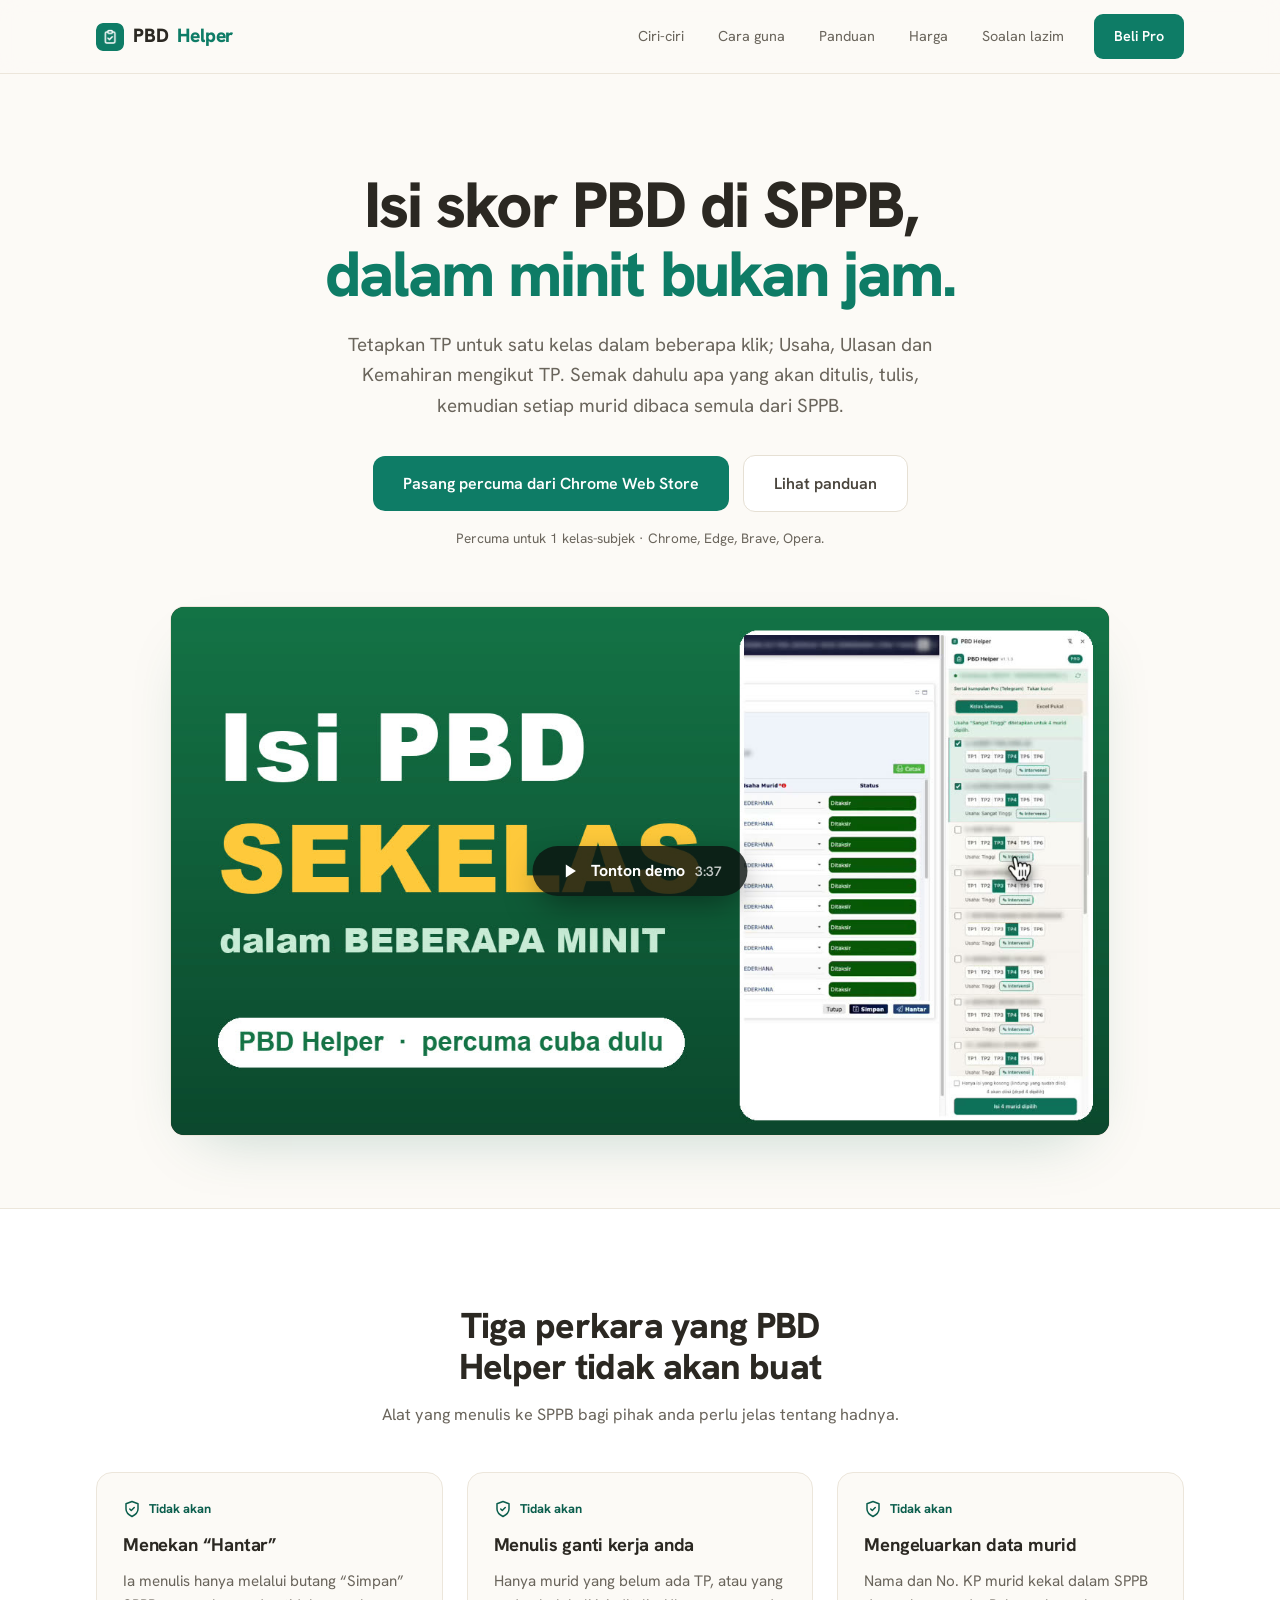
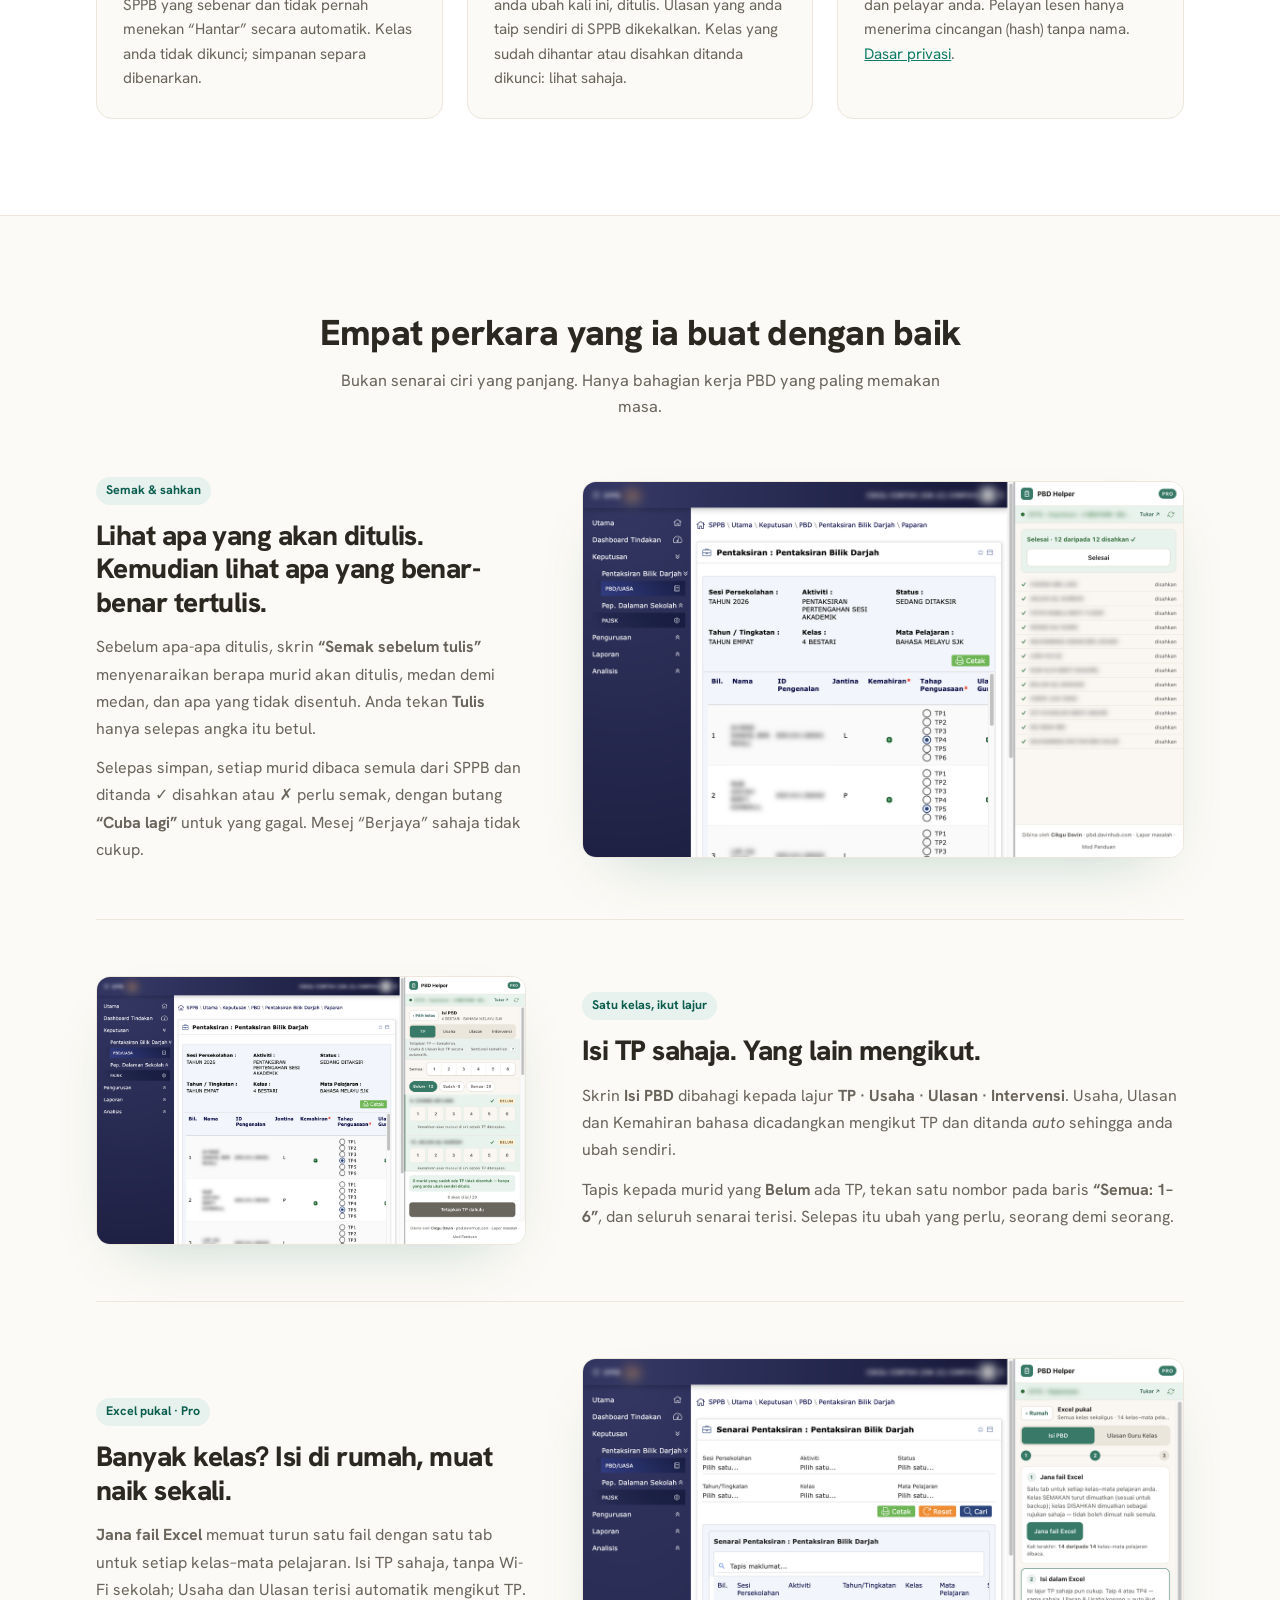
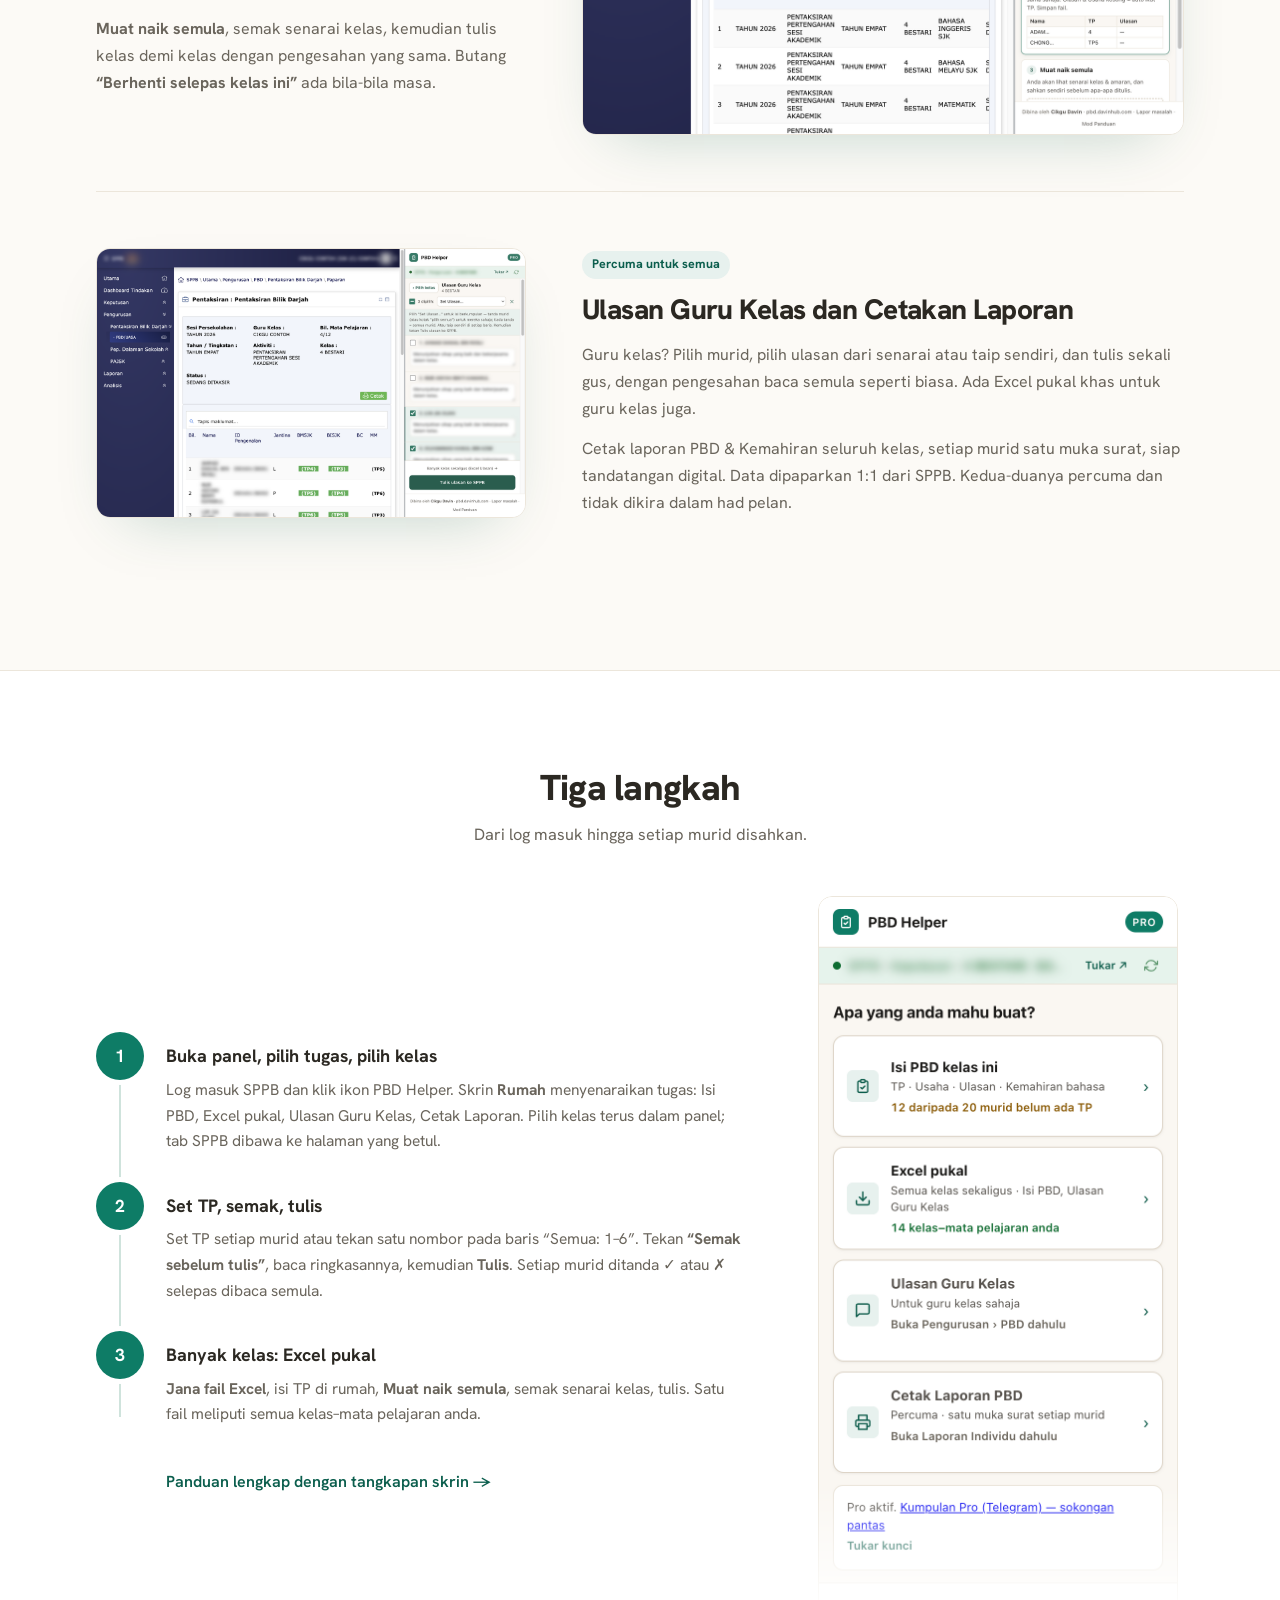
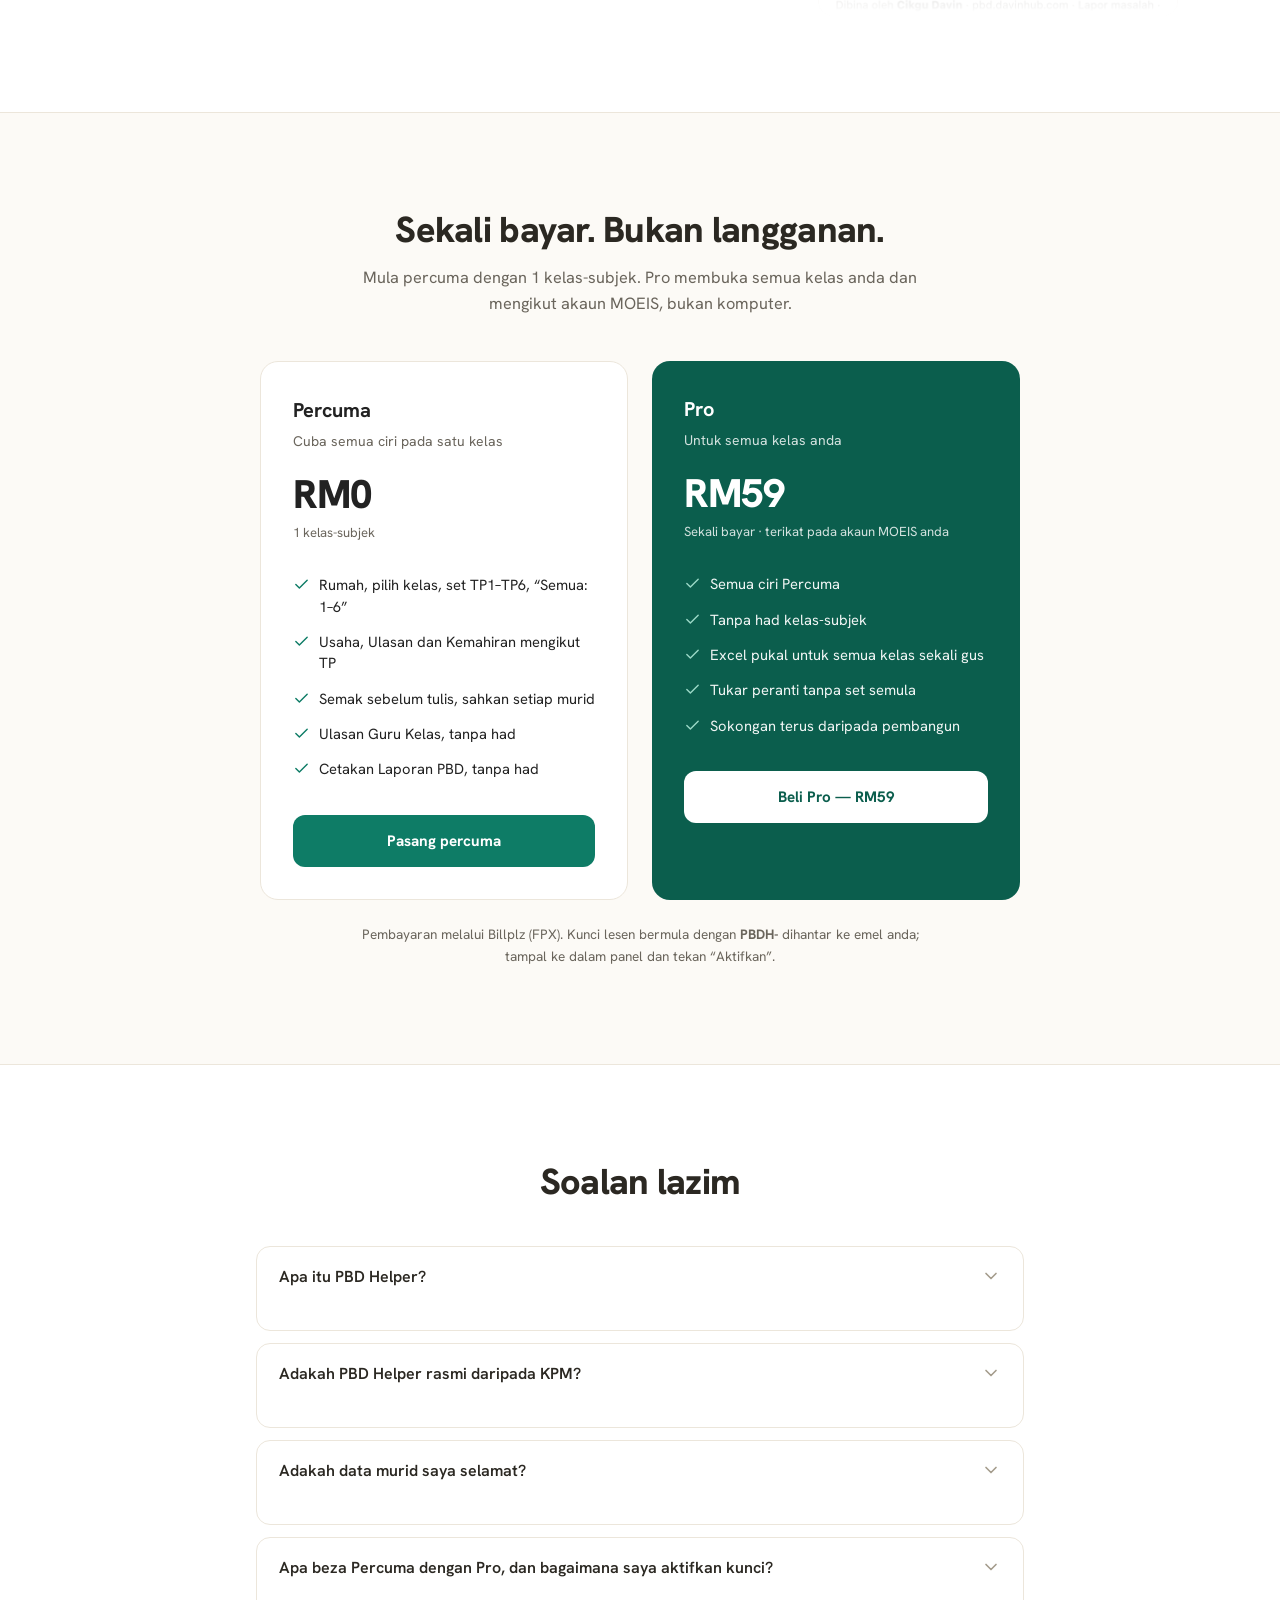
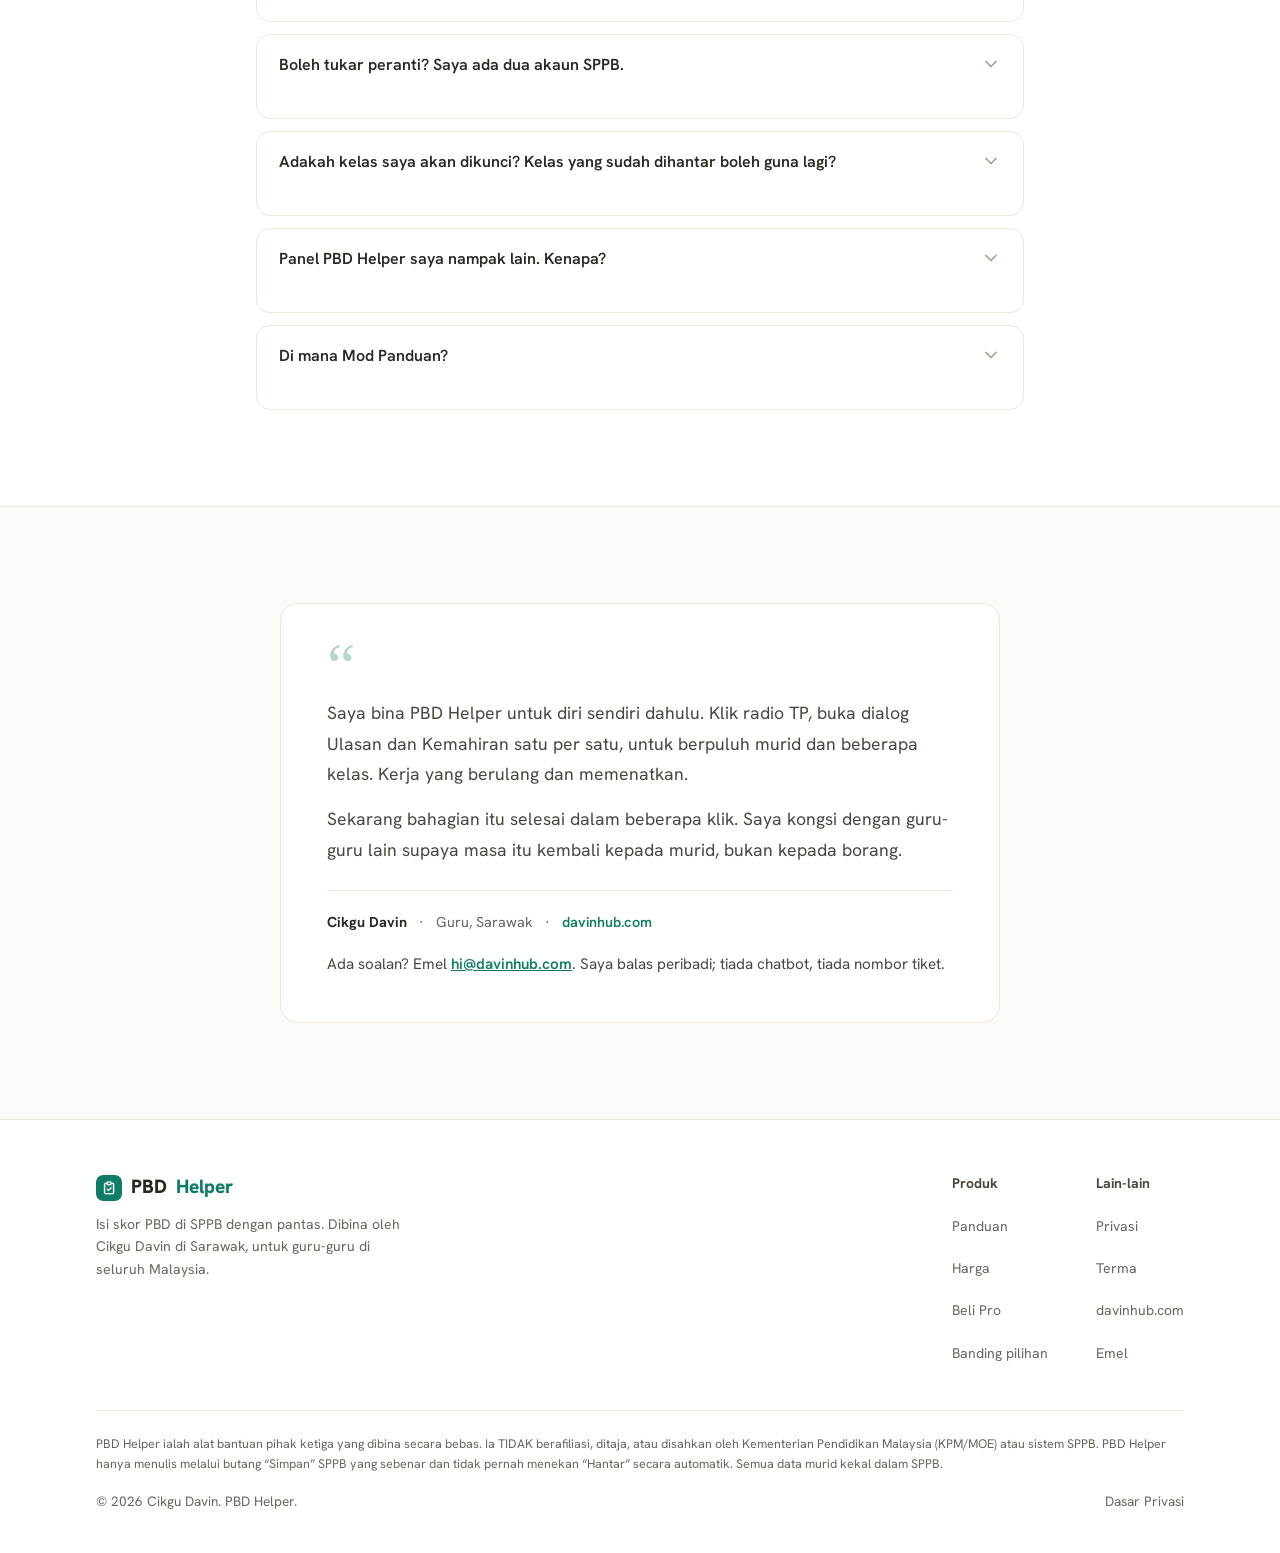
==== commit e817399f: "site: fill-season fixes — phone visitors can share the link to a computer, v1.3 link-preview card, 2" ====
--- a/index.html
+++ b/index.html
@@ -8,19 +8,19 @@
   <link rel="icon" type="image/png" href="favicon.png">
   <link rel="apple-touch-icon" href="icon128.png">
   <link rel="canonical" href="https://pbd.davinhub.com/">
-  <meta property="og:title" content="PBD Helper | Isi Skor PBD di SPPB dengan Pantas">
-  <meta property="og:description" content="Isi skor PBD (Tahap Penguasaan) di SPPB / MOEIS (IDME) dengan pantas: panel sisi + Excel pukal berbilang kelas. Untuk guru Malaysia.">
+  <meta property="og:title" content="PBD Helper | Isi PBD di SPPB, setiap murid dibaca semula">
+  <meta property="og:description" content="Extension Chrome untuk guru: set TP satu kelas, semak dahulu apa yang akan ditulis, kemudian setiap murid dibaca semula dari SPPB. Tidak menekan Hantar. Percuma 1 kelas-subjek.">
   <meta property="og:type" content="website">
   <meta property="og:url" content="https://pbd.davinhub.com/">
   <meta property="og:locale" content="ms_MY">
   <meta property="og:site_name" content="PBD Helper">
-  <meta property="og:image" content="https://pbd.davinhub.com/og-image.png">
+  <meta property="og:image" content="https://pbd.davinhub.com/og-image-v13.png">
   <meta property="og:image:width" content="1200">
   <meta property="og:image:height" content="630">
   <meta name="twitter:card" content="summary_large_image">
-  <meta name="twitter:title" content="PBD Helper | Isi Skor PBD di SPPB dengan Pantas">
-  <meta name="twitter:description" content="Isi skor PBD (Tahap Penguasaan) di SPPB / MOEIS (IDME) dengan pantas: panel sisi + Excel pukal berbilang kelas. Untuk guru Malaysia.">
-  <meta name="twitter:image" content="https://pbd.davinhub.com/og-image.png">
+  <meta name="twitter:title" content="PBD Helper | Isi PBD di SPPB, setiap murid dibaca semula">
+  <meta name="twitter:description" content="Extension Chrome untuk guru: set TP satu kelas, semak dahulu apa yang akan ditulis, kemudian setiap murid dibaca semula dari SPPB. Tidak menekan Hantar. Percuma 1 kelas-subjek.">
+  <meta name="twitter:image" content="https://pbd.davinhub.com/og-image-v13.png">
   <link rel="preconnect" href="https://fonts.googleapis.com">
   <link rel="preconnect" href="https://fonts.gstatic.com" crossorigin>
   <link href="https://fonts.googleapis.com/css2?family=Hanken+Grotesk:wght@400;500;600;700;800&display=swap" rel="stylesheet">
@@ -46,9 +46,9 @@
       "description": "Isi skor PBD (Tahap Penguasaan) dan medan-medan wajib di sistem SPPB / MOEIS / IDME (moeissppb.moe.gov.my) dengan pantas: panel sisi + Excel pukal berbilang kelas. Untuk guru Malaysia.",
       "keywords": "PBD, isi PBD, SPPB, MOEIS, IDME, Tahap Penguasaan, TP, Ulasan Guru Kelas, Pentaksiran Bilik Darjah, extension guru Malaysia",
       "inLanguage": "ms-MY",
-      "image": "https://pbd.davinhub.com/og-image.png",
-      "screenshot": "https://pbd.davinhub.com/og-image.png",
-      "softwareVersion": "1.3.0",
+      "image": "https://pbd.davinhub.com/og-image-v13.png",
+      "screenshot": "https://pbd.davinhub.com/og-image-v13.png",
+      "softwareVersion": "1.3.2",
       "featureList": [
         "Rumah: pilih tugas, kemudian pilih kelas terus dalam panel",
         "Set Tahap Penguasaan TP1–TP6 satu kelas (Semua: 1–6)",
@@ -169,6 +169,22 @@
             "@type": "Answer",
             "text": "PBD Helper tidak akan mengunci kelas anda: ia hanya menulis melalui butang “Simpan” dan tidak pernah menekan “Hantar” secara automatik, dan simpanan separa dibenarkan. Kelas yang sudah dihantar atau disahkan ditanda dikunci sejak skrin Rumah dan butang tulis dimatikan; kelas itu tetap dimuatkan ke dalam fail Excel sebagai rujukan, dan Cetakan Laporan masih boleh dijana."
           }
+        },
+        {
+          "@type": "Question",
+          "name": "Panel PBD Helper saya nampak lain. Kenapa?",
+          "acceptedAnswer": {
+            "@type": "Answer",
+            "text": "Sejak versi 1.3, panel bermula dengan skrin Rumah: pilih tugas (Isi PBD, Excel pukal, Ulasan Guru Kelas atau Cetak Laporan PBD), kemudian pilih kelas. Pelayar anda mengemas kini extension secara automatik. Untuk menyemak versi, buka chrome://extensions (Edge: edge://extensions). Untuk mengemas kini serta-merta, hidupkan “Developer mode” (Chrome: kanan atas) dan tekan Update."
+          }
+        },
+        {
+          "@type": "Question",
+          "name": "Di mana Mod Panduan?",
+          "acceptedAnswer": {
+            "@type": "Answer",
+            "text": "Mod Panduan menunjukkan 4 langkah ringkas untuk mula mengisi PBD. Ia hanya muncul secara automatik pada kali pertama extension dipasang. Untuk membukanya semula, tekan “Mod Panduan” di bahagian bawah panel."
+          }
         }
       ]
     }
@@ -295,9 +311,23 @@
     .founder-contact a { color: var(--teal); font-weight: 600; }
 
     /* Sticky mobile CTA */
+    /* Phone visitors (short-video traffic): the extension installs on a computer only. */
+    .phone-note, .sticky-cta .sticky-share { display: none; }
+    @media (max-width: 767px) and (pointer: coarse) {
+      .phone-note { display: block; max-width: 520px; margin: 0 auto 22px; padding: 18px 18px 16px; background: var(--teal-tint); border: 1px solid var(--line); border-radius: 14px; text-align: left; }
+      .phone-note h2 { font-size: 1.05rem; font-weight: 700; color: var(--teal-deep); margin-bottom: 6px; }
+      .phone-note p { font-size: 0.95rem; color: var(--n-700); margin-bottom: 14px; }
+      .phone-note-btns { display: flex; flex-direction: column; gap: 10px; }
+      .phone-note-btns button { width: 100%; }
+      #cwsBtn { display: none; }
+      .sticky-cta .sticky-cws { display: none; }
+      .sticky-cta .sticky-share { display: block; }
+    }
     .sticky-cta { display: none; position: fixed; bottom: 0; left: 0; right: 0; background: var(--paper); border-top: 1px solid var(--line); padding: 10px 16px; z-index: 40; box-shadow: 0 -8px 20px -8px rgba(0,0,0,0.08); }
     @media (max-width: 767px) { .sticky-cta.show { display: block; } body.has-sticky-cta { padding-bottom: 78px; } }
-    .sticky-cta a { display: block; width: 100%; padding: 14px; min-height: 44px; font-size: 0.9rem; font-weight: 700; border-radius: 10px; text-align: center; text-decoration: none; background: var(--teal); color: var(--white); opacity: 0.92; }
+    .sticky-cta a, .sticky-cta button { width: 100%; border: 0; font-family: inherit; cursor: pointer; }
+    .sticky-cta a { display: block; }
+    .sticky-cta a, .sticky-share { width: 100%; padding: 14px; min-height: 44px; font-size: 0.9rem; font-weight: 700; border-radius: 10px; text-align: center; text-decoration: none; background: var(--teal); color: var(--white); opacity: 0.92; }
   </style>
 </head>
 <body>
@@ -340,6 +370,14 @@
     <div class="container">
       <h1>Isi skor PBD di SPPB,<br><span class="emph">dalam minit bukan jam.</span></h1>
       <p class="hero-sub">Tetapkan TP untuk satu kelas dalam beberapa klik; Usaha, Ulasan dan Kemahiran mengikut TP. Semak dahulu apa yang akan ditulis, tulis, kemudian setiap murid dibaca semula dari SPPB.</p>
+      <div class="phone-note" id="phoneNote">
+        <h2>Anda sedang menggunakan telefon?</h2>
+        <p>PBD Helper hanya boleh dipasang pada komputer (Chrome, Edge, Brave atau Opera), bukan pada telefon. Kongsi pautan ini ke WhatsApp atau e-mel anda, kemudian buka di komputer.</p>
+        <div class="phone-note-btns">
+          <button type="button" class="btn-teal js-share-link">Kongsi pautan</button>
+          <button type="button" class="btn-light js-copy-link">Salin pautan</button>
+        </div>
+      </div>
       <div class="hero-btns">
         <a href="https://chromewebstore.google.com/detail/pbd-helper/hpjmhpolokbbhnjbnkddbjnomahanpoc" id="cwsBtn" class="btn-teal" target="_blank" rel="noopener" aria-describedby="cwsNote">Pasang percuma dari Chrome Web Store</a>
         <a href="/panduan" class="btn-light">Lihat panduan</a>
@@ -542,6 +580,8 @@
         <div class="faq-item"><button><span>Apa beza Percuma dengan Pro, dan bagaimana saya aktifkan kunci?</span><svg aria-hidden="true" focusable="false"><use href="#icon-chevron"/></svg></button><div class="faq-answer"><p>Percuma membolehkan anda mengisi 1 kelas-subjek dengan semua ciri: set TP, &ldquo;Semak sebelum tulis&rdquo;, Tulis dan pengesahan baca semula; Ulasan Guru Kelas dan Cetakan Laporan percuma tanpa had. Pro (RM59, sekali bayar) membuka penggunaan tanpa had kelas-subjek serta Excel pukal untuk semua kelas sekali gus. Beli di <a href="/beli">pbd.davinhub.com/beli</a> melalui Billplz (FPX); kunci lesen bermula dengan PBDH- dihantar ke emel anda. Tampal kunci itu ke dalam panel PBD Helper dan tekan &ldquo;Aktifkan&rdquo;.</p></div></div>
         <div class="faq-item"><button><span>Boleh tukar peranti? Saya ada dua akaun SPPB.</span><svg aria-hidden="true" focusable="false"><use href="#icon-chevron"/></svg></button><div class="faq-answer"><p>Boleh. Lesen Pro terikat pada akaun MOEIS anda, bukan pada komputer: tukar komputer atau pelayar, aktifkan semula dengan kunci yang sama dan teruskan. Satu kunci Pro terikat pada satu akaun MOEIS; akaun kedua perlukan kunci sendiri. Selepas kedua-dua akaun mempunyai kunci, anda boleh bertukar akaun dengan bebas; Pro mengikut akaun yang sedang log masuk.</p></div></div>
         <div class="faq-item"><button><span>Adakah kelas saya akan dikunci? Kelas yang sudah dihantar boleh guna lagi?</span><svg aria-hidden="true" focusable="false"><use href="#icon-chevron"/></svg></button><div class="faq-answer"><p>PBD Helper tidak akan mengunci kelas anda: ia hanya menulis melalui butang &ldquo;Simpan&rdquo; dan tidak pernah menekan &ldquo;Hantar&rdquo; secara automatik, dan simpanan separa dibenarkan. Kelas yang sudah dihantar atau disahkan ditanda dikunci sejak skrin Rumah dan butang tulis dimatikan; kelas itu tetap dimuatkan ke dalam fail Excel sebagai rujukan, dan Cetakan Laporan masih boleh dijana.</p></div></div>
+        <div class="faq-item"><button><span>Panel PBD Helper saya nampak lain. Kenapa?</span><svg aria-hidden="true" focusable="false"><use href="#icon-chevron"/></svg></button><div class="faq-answer"><p>Sejak versi 1.3, panel bermula dengan skrin Rumah: pilih tugas (Isi PBD, Excel pukal, Ulasan Guru Kelas atau Cetak Laporan PBD), kemudian pilih kelas. Pelayar anda mengemas kini extension secara automatik. Untuk menyemak versi, buka chrome://extensions (Edge: edge://extensions). Untuk mengemas kini serta-merta, hidupkan &ldquo;Developer mode&rdquo; (Chrome: kanan atas) dan tekan Update.</p></div></div>
+        <div class="faq-item"><button><span>Di mana Mod Panduan?</span><svg aria-hidden="true" focusable="false"><use href="#icon-chevron"/></svg></button><div class="faq-answer"><p>Mod Panduan menunjukkan 4 langkah ringkas untuk mula mengisi PBD. Ia hanya muncul secara automatik pada kali pertama extension dipasang. Untuk membukanya semula, tekan &ldquo;Mod Panduan&rdquo; di bahagian bawah panel.</p></div></div>
       </div>
     </div>
   </section>
@@ -604,7 +644,8 @@
 
   <!-- Sticky mobile CTA -->
   <div class="sticky-cta" id="stickyCta">
-    <a href="https://chromewebstore.google.com/detail/pbd-helper/hpjmhpolokbbhnjbnkddbjnomahanpoc" target="_blank" rel="noopener">Pasang dari Chrome Web Store</a>
+    <a class="sticky-cws" href="https://chromewebstore.google.com/detail/pbd-helper/hpjmhpolokbbhnjbnkddbjnomahanpoc" target="_blank" rel="noopener">Pasang dari Chrome Web Store</a>
+    <button type="button" class="sticky-share js-share-link">Kongsi pautan</button>
   </div>
   <script>
     // Sticky mobile CTA — show after hero, hide while #harga in view.
@@ -630,6 +671,29 @@
     }
     window.addEventListener("scroll", updateSticky, { passive: true });
     updateSticky();
+
+    // Phone visitors: send the link to yourself (share sheet; WhatsApp link as fallback), or copy it.
+    var SHARE_URL = "https://pbd.davinhub.com/";
+    var SHARE_TEXT = "PBD Helper: buka pautan ini di komputer untuk memasangnya.";
+    document.querySelectorAll(".js-share-link").forEach(function(b) {
+      b.addEventListener("click", function() {
+        if (navigator.share) {
+          navigator.share({ title: "PBD Helper", text: SHARE_TEXT, url: SHARE_URL }).catch(function() {});
+        } else {
+          window.location.href = "https://wa.me/?text=" + encodeURIComponent(SHARE_TEXT + " " + SHARE_URL);
+        }
+      });
+    });
+    document.querySelectorAll(".js-copy-link").forEach(function(b) {
+      var label = b.textContent;
+      b.addEventListener("click", function() {
+        if (!navigator.clipboard) return;
+        navigator.clipboard.writeText(SHARE_URL).then(function() {
+          b.textContent = "Pautan disalin";
+          setTimeout(function() { b.textContent = label; }, 2500);
+        }).catch(function() {});
+      });
+    });
 
     // Mobile menu — aria-expanded mirrors .open so AT hears the state.
     var burger = document.getElementById("navBurger");
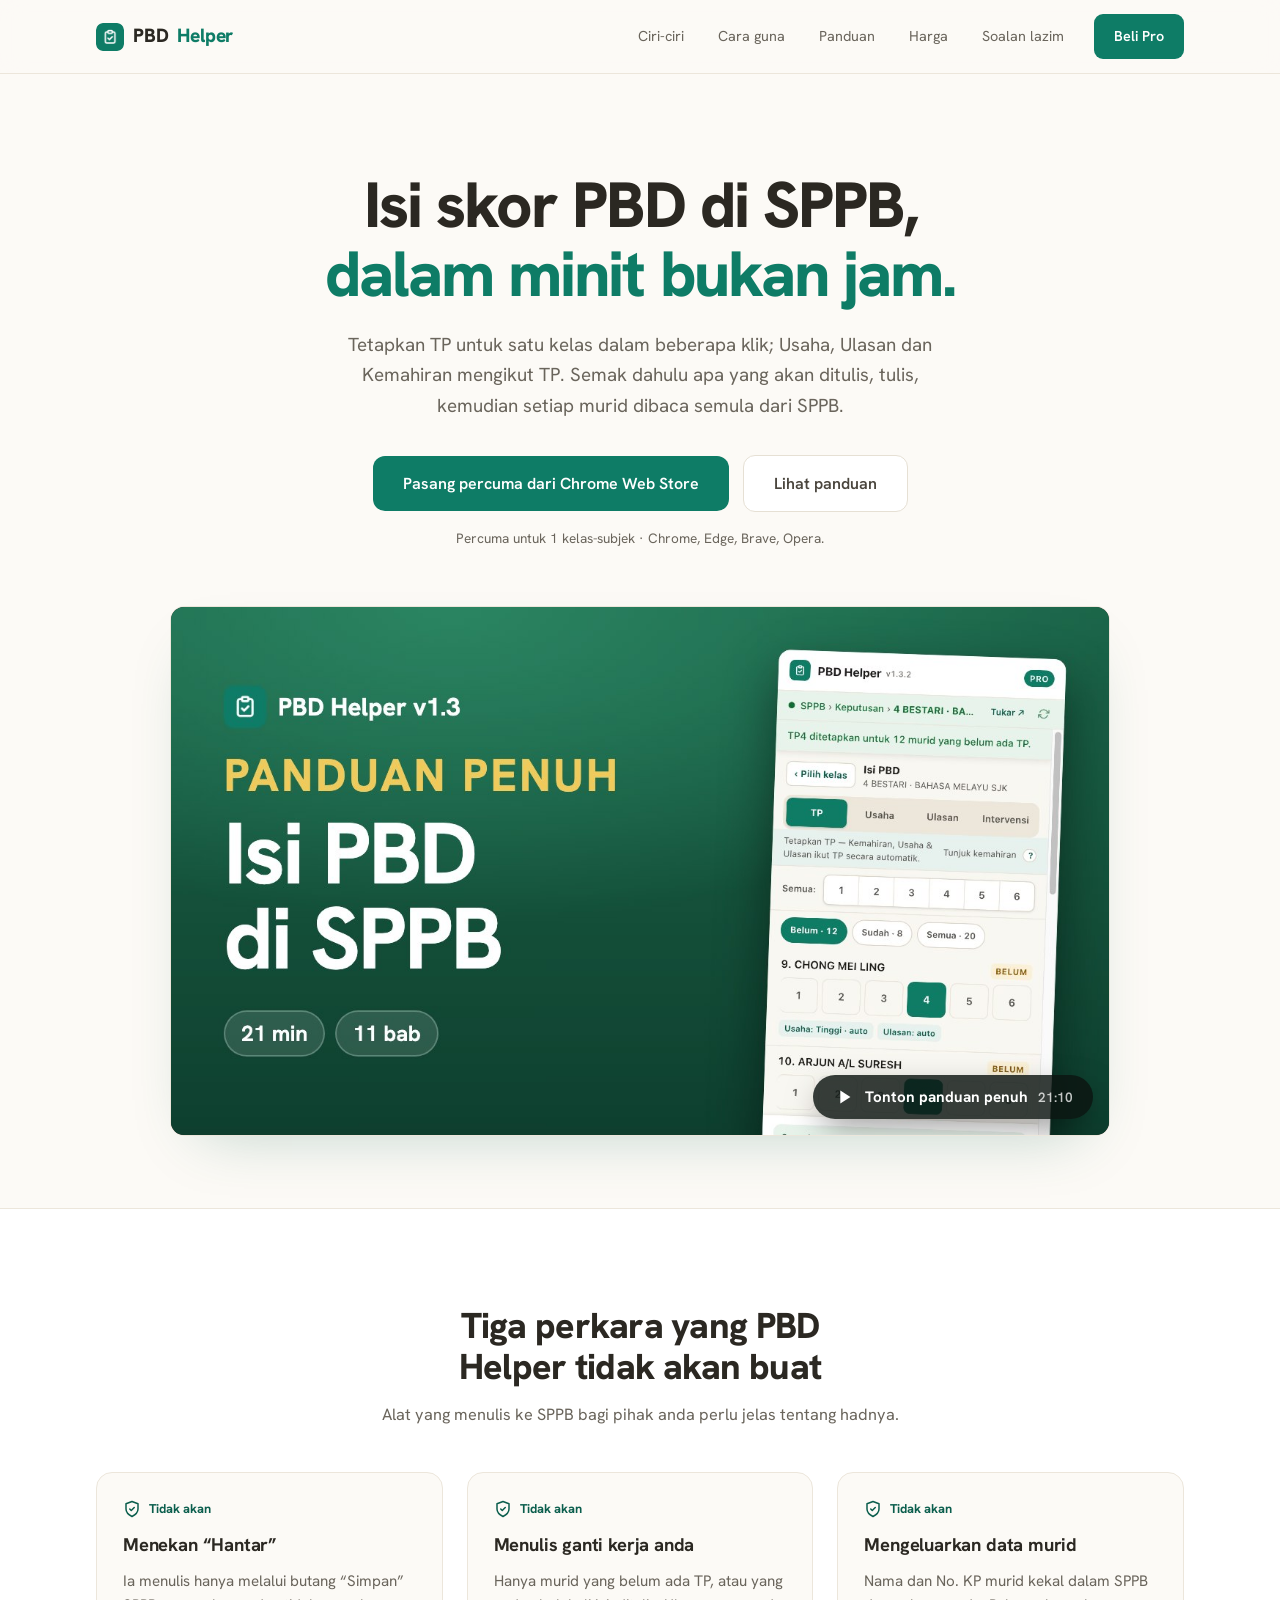
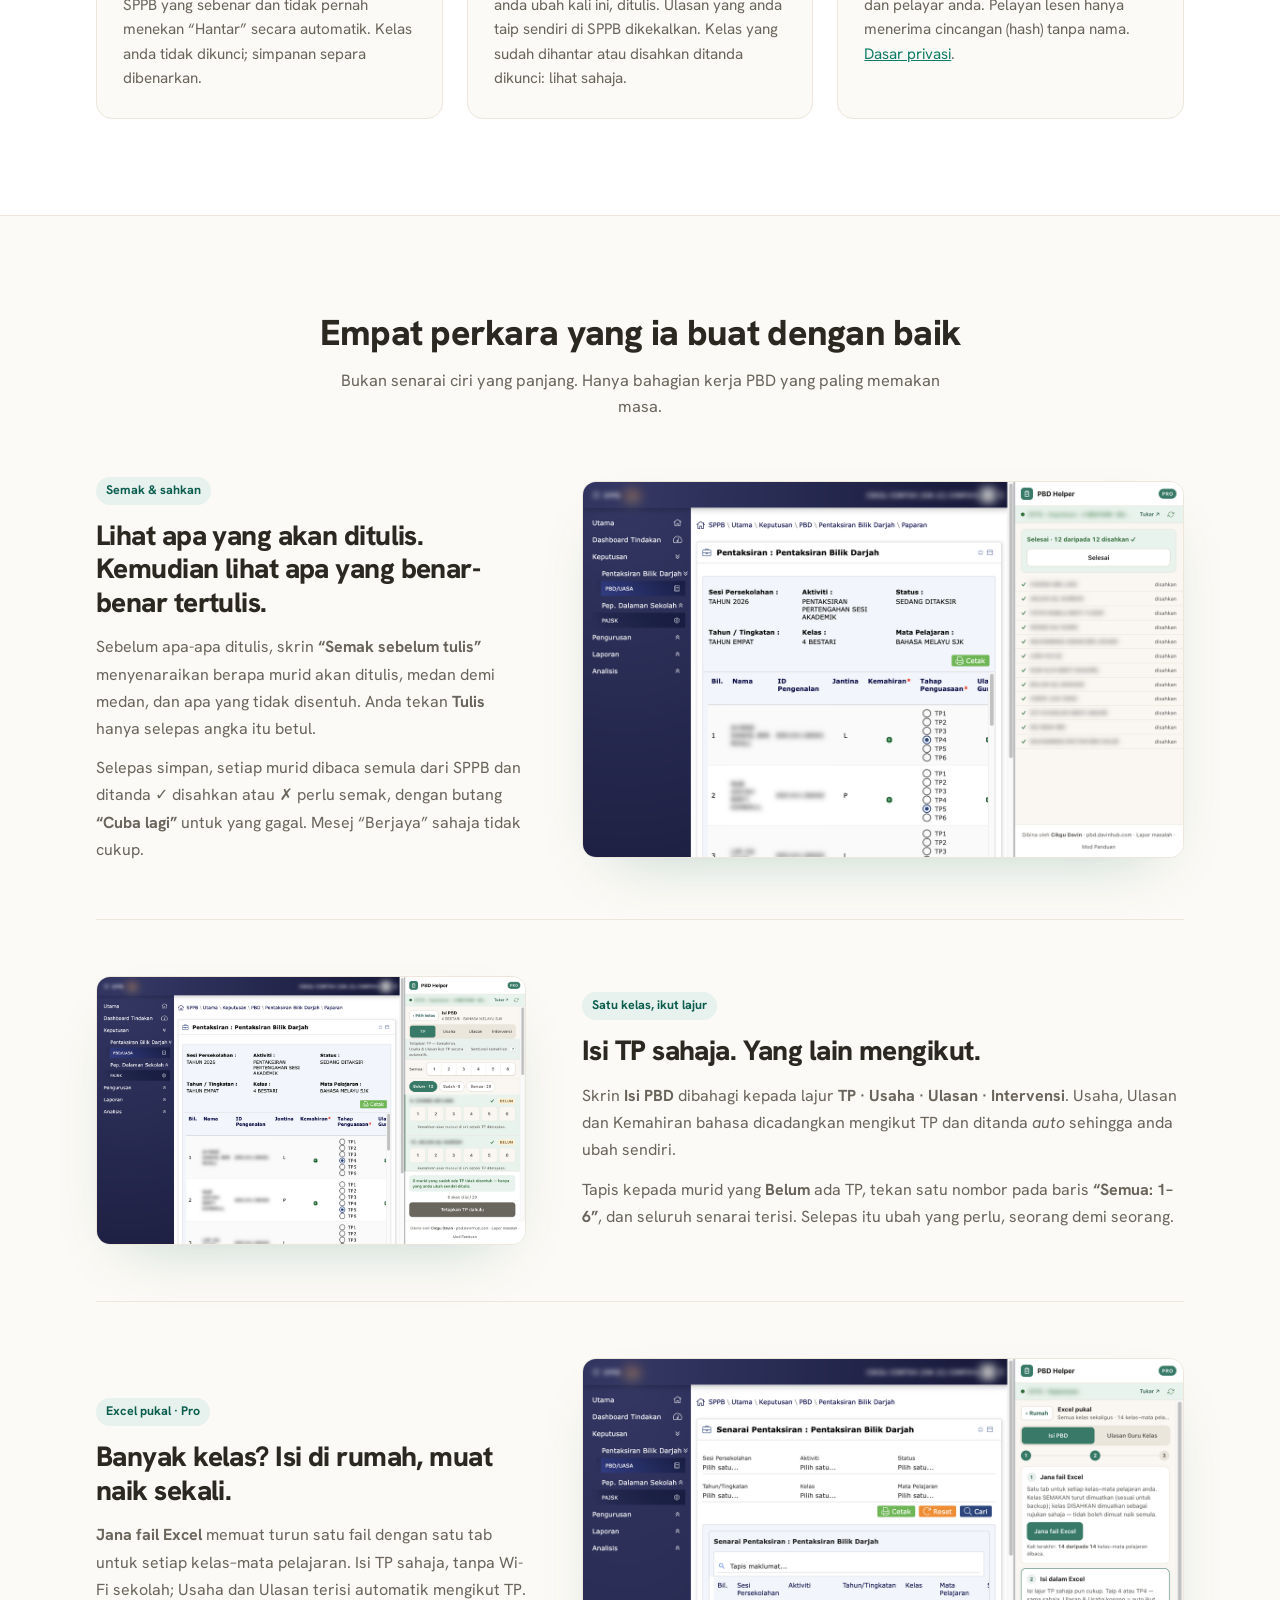
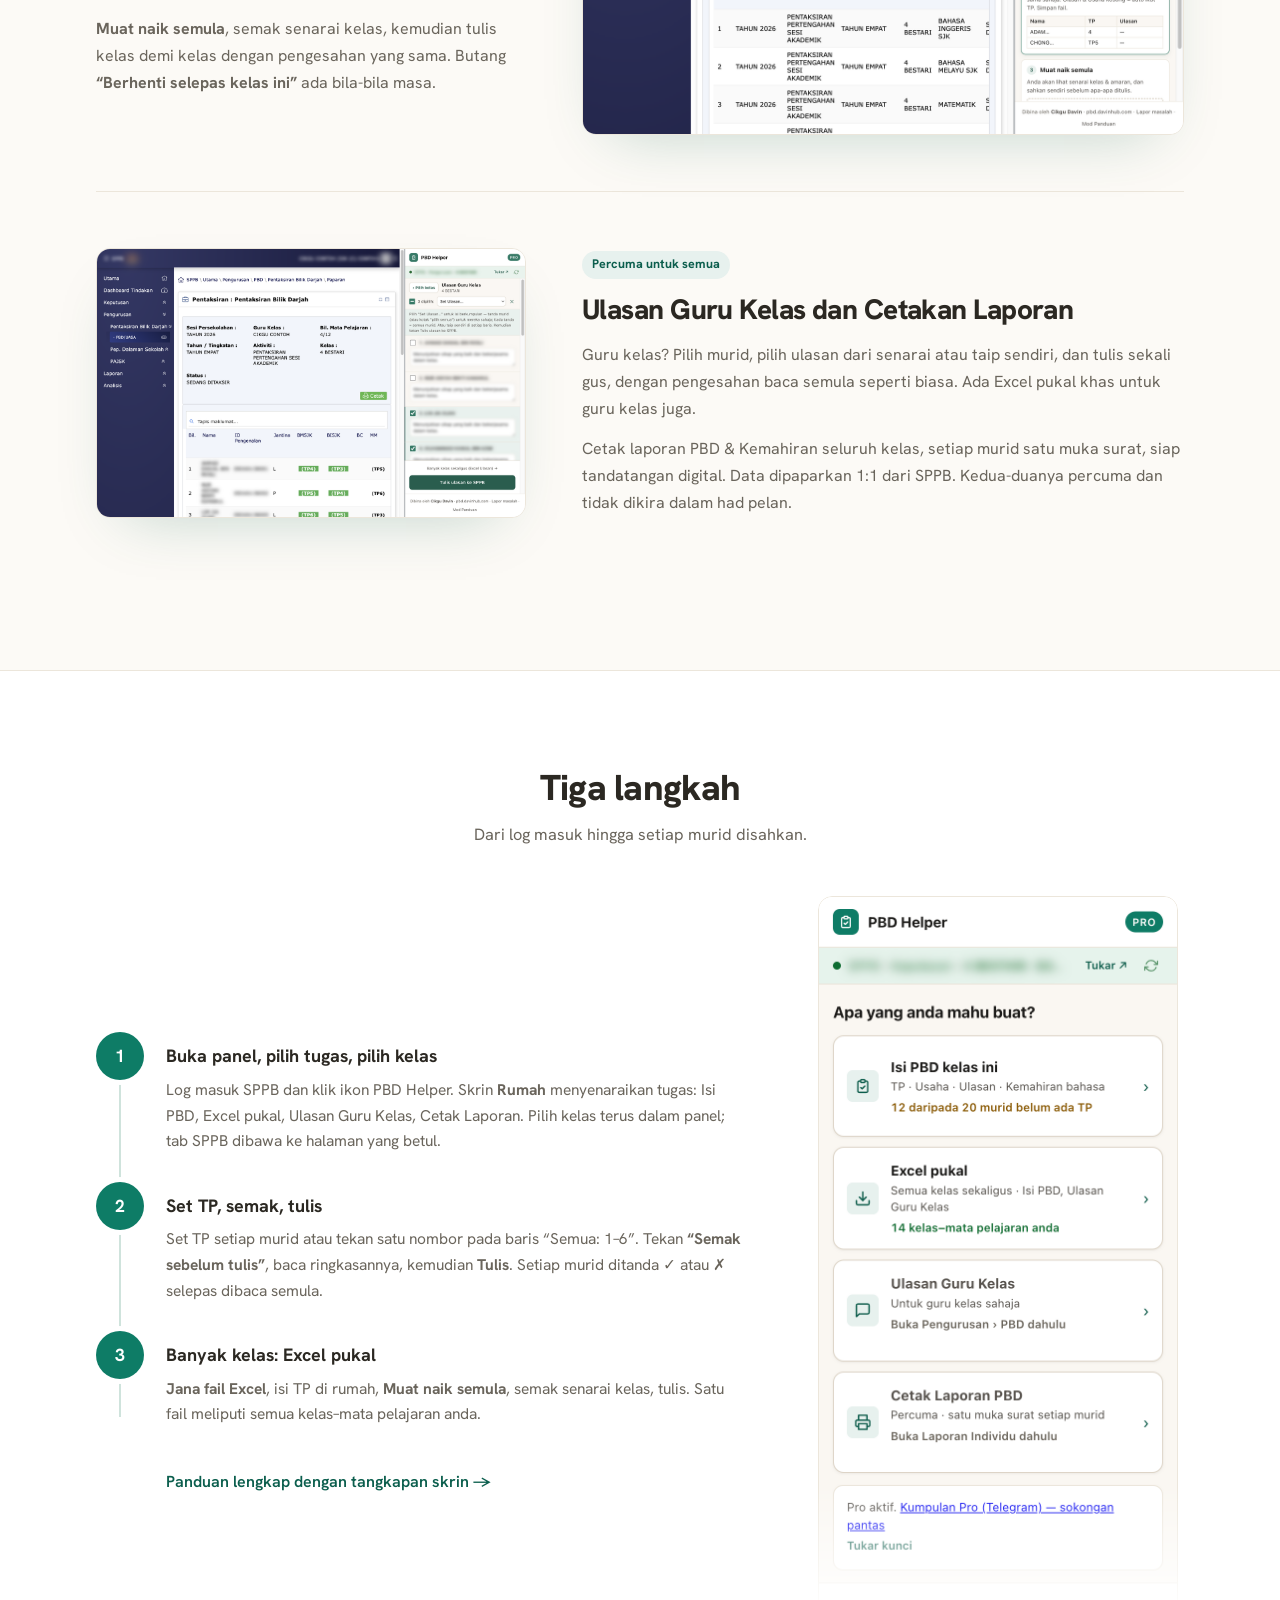
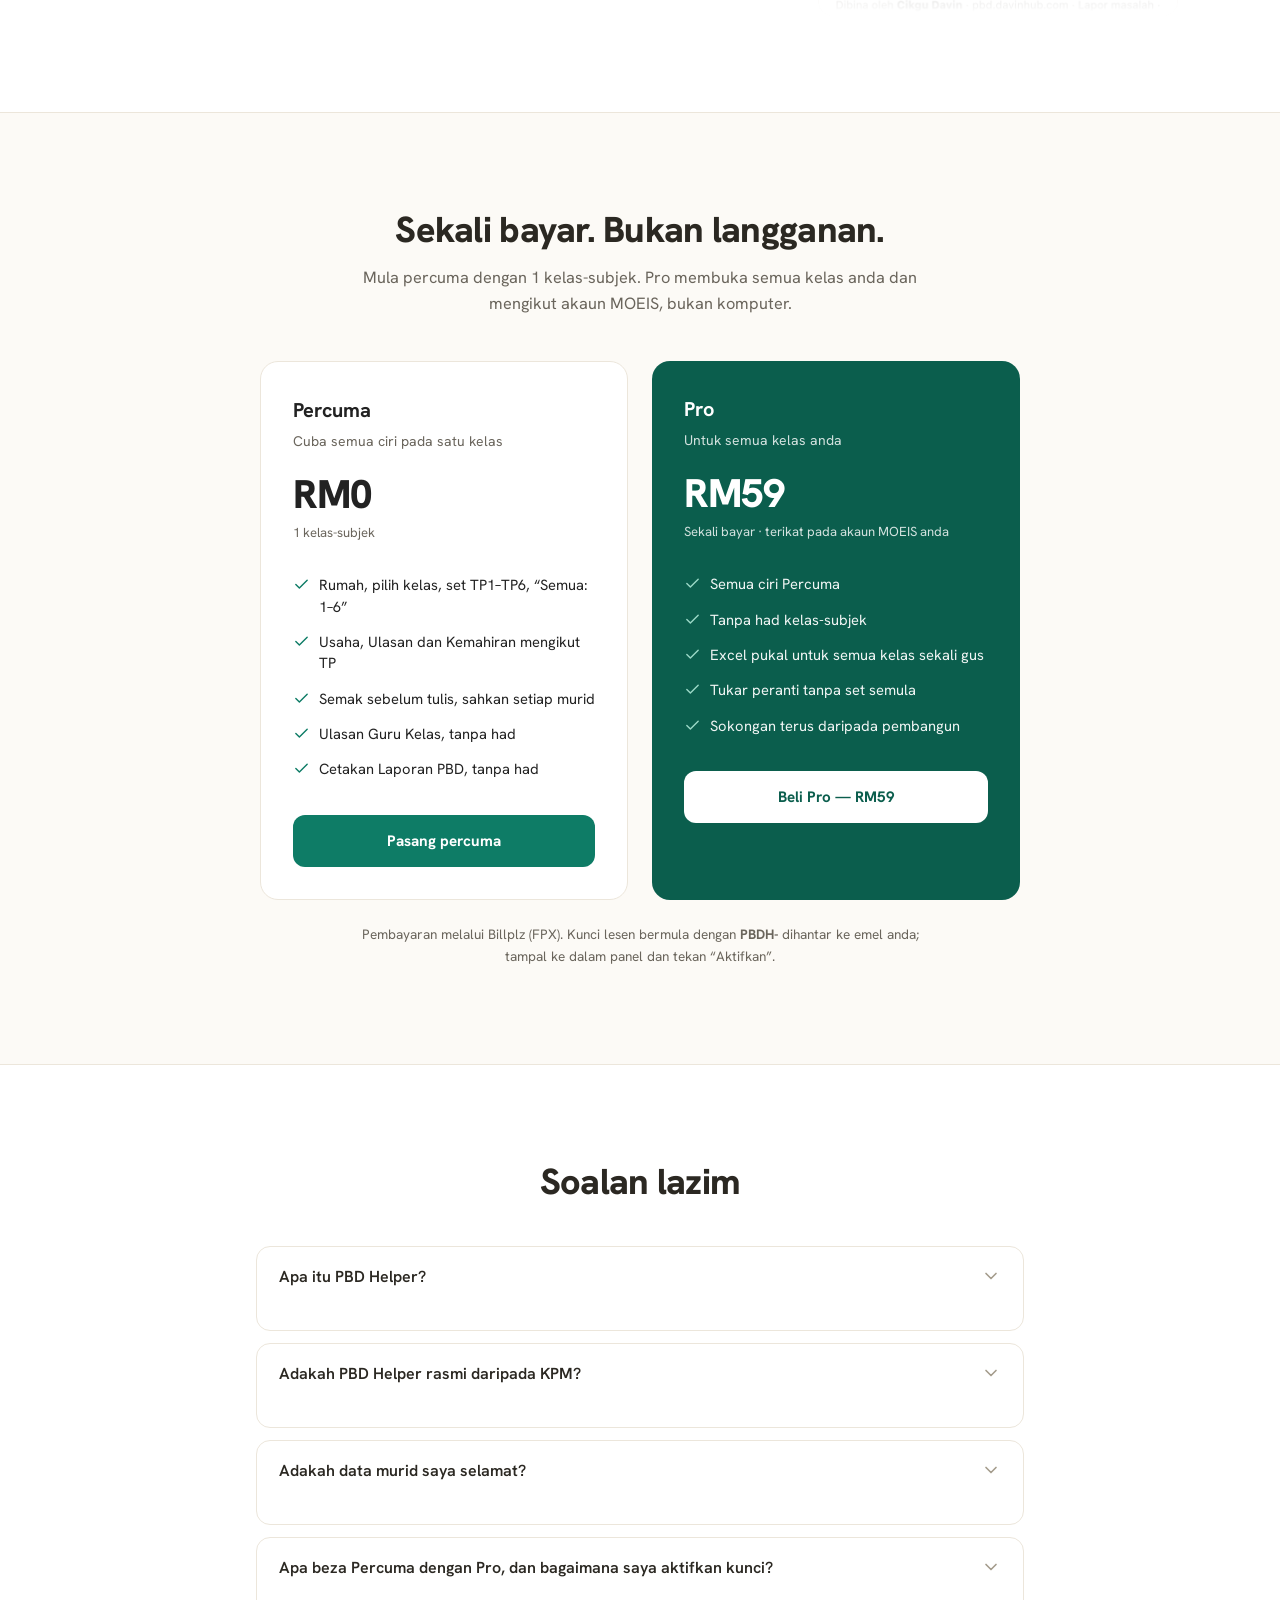
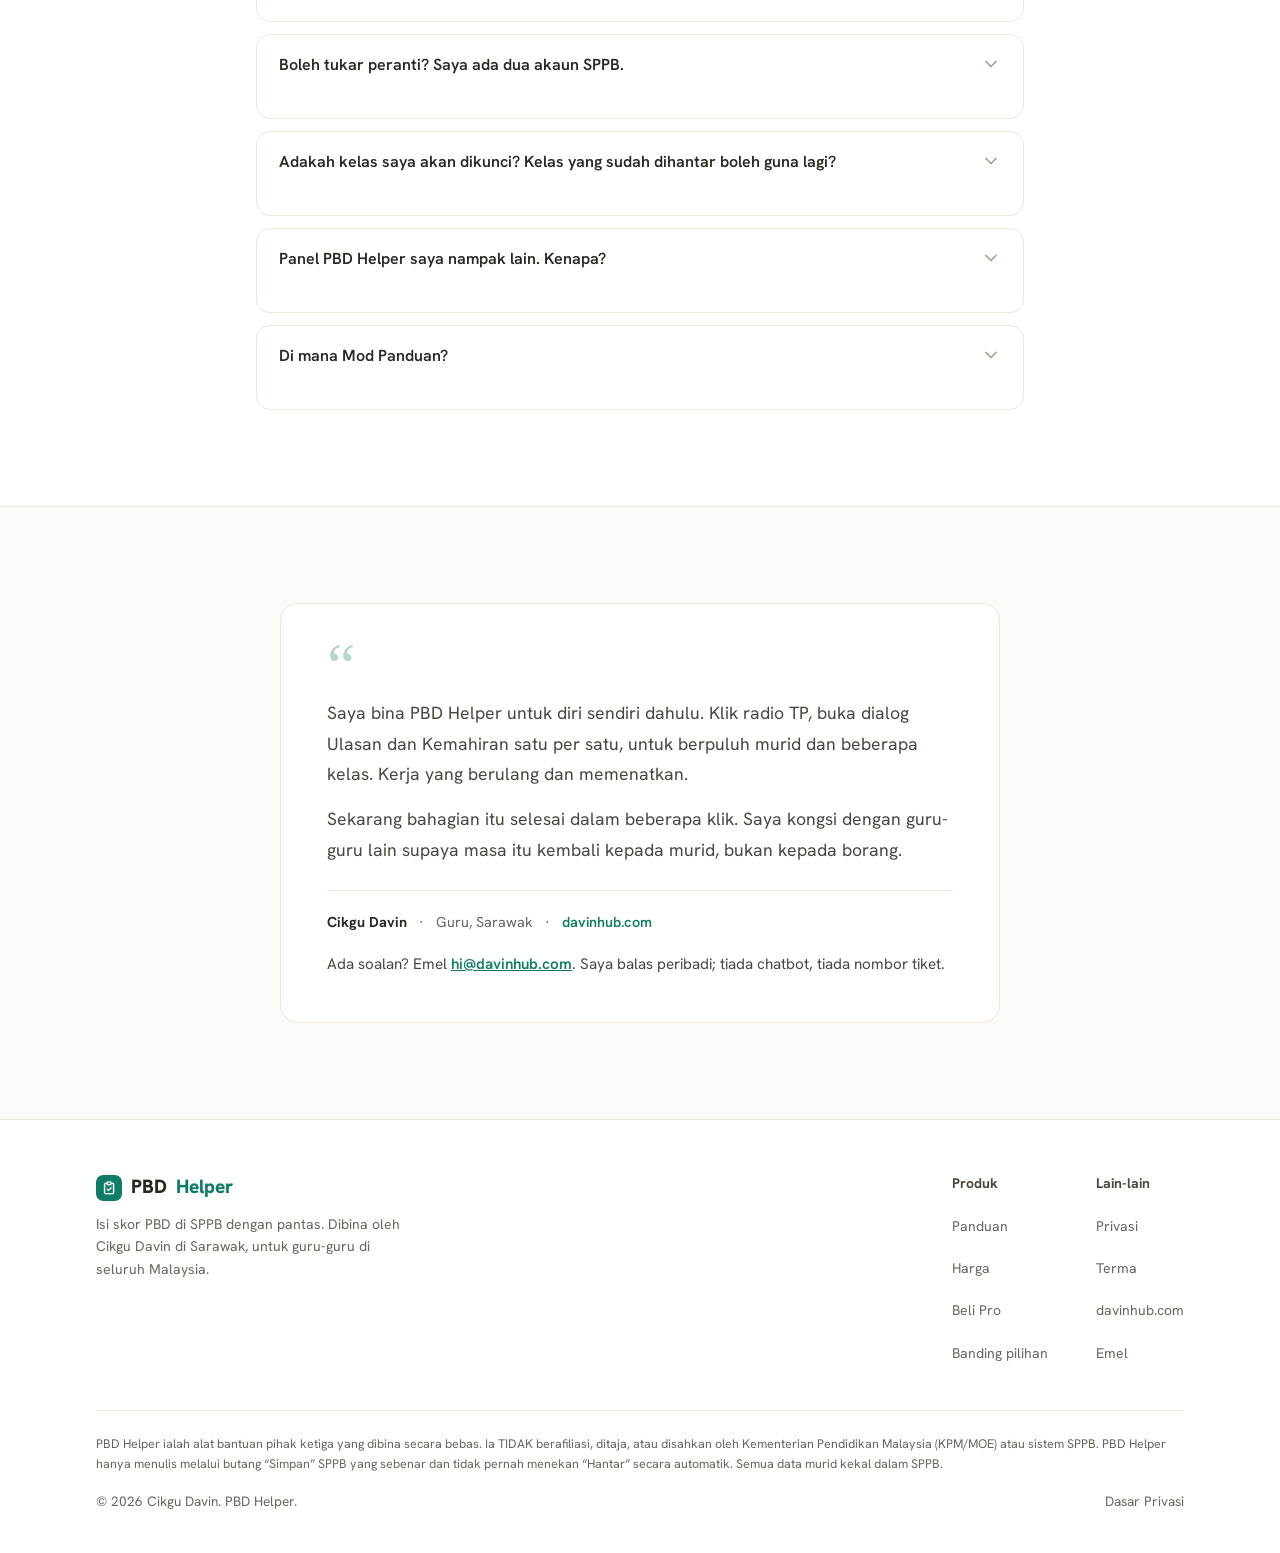
==== commit 324cf368: "site: homepage video is now the v1.3 full tutorial (was the v1.1-UI 3:37 demo) Facade thumbnail, bad" ====
--- a/index.html
+++ b/index.html
@@ -106,14 +106,14 @@
     },
     {
       "@type": "VideoObject",
-      "@id": "https://pbd.davinhub.com/#demo-video",
-      "name": "PBD Helper — Demo penuh: isi PBD di SPPB dalam minit",
-      "description": "Demo lengkap PBD Helper: set TP satu kelas dengan beberapa klik, Usaha dan Ulasan terisi automatik, Excel pukal berbilang kelas, Ulasan Guru Kelas, dan pengesahan baca-balik daripada SPPB.",
-      "thumbnailUrl": "https://pbd.davinhub.com/img/demo-thumb.jpg",
-      "uploadDate": "2026-07-09",
-      "duration": "PT3M37S",
-      "contentUrl": "https://www.youtube.com/watch?v=7Lc_MaRu9sg",
-      "embedUrl": "https://www.youtube-nocookie.com/embed/7Lc_MaRu9sg",
+      "@id": "https://pbd.davinhub.com/panduan#tutorial-video",
+      "name": "Panduan Penuh PBD Helper — Isi PBD di SPPB: Panel, Excel Pukal, Ulasan Guru Kelas, Cetak Laporan",
+      "description": "Panduan penuh PBD Helper langkah demi langkah: pasang, pilih kelas, isi TP/Usaha/Ulasan/Kemahiran, Semak sebelum tulis, Excel pukal, Ulasan Guru Kelas, Cetak Laporan PBD, dan keadaan seperti sesi tamat.",
+      "thumbnailUrl": "https://pbd.davinhub.com/img/tutorial-thumb.jpg",
+      "uploadDate": "2026-10-03",
+      "duration": "PT21M10S",
+      "contentUrl": "https://www.youtube.com/watch?v=gqphF55mpBc",
+      "embedUrl": "https://www.youtube-nocookie.com/embed/gqphF55mpBc",
       "inLanguage": "ms-MY",
       "publisher": {
         "@id": "https://pbd.davinhub.com/#organization"
@@ -213,6 +213,10 @@
     .yt-play img { width: 100%; height: 100%; object-fit: cover; display: block; }
     .yt-play-badge { position: absolute; left: 50%; top: 50%; transform: translate(-50%, -50%); display: flex; align-items: center; gap: 10px; padding: 14px 26px; background: rgba(11,20,17,0.82); color: #fff; border-radius: 99px; font-size: 1rem; font-weight: 700; box-shadow: 0 12px 34px -8px rgba(0,0,0,0.5); transition: transform 0.15s ease, background 0.15s ease; }
     .yt-play-badge svg { width: 22px; height: 22px; flex-shrink: 0; }
+    /* Tutorial thumbnail carries its title on the left: badge goes bottom-right (same as /panduan). */
+    #ytDemo .yt-play-badge { left: auto; top: auto; right: 16px; bottom: 16px; transform: none; padding: 11px 20px; font-size: 0.95rem; }
+    #ytDemo .yt-play:hover .yt-play-badge, #ytDemo .yt-play:focus-visible .yt-play-badge { transform: scale(1.05); }
+    @media (max-width: 480px) { #ytDemo .yt-play-badge { right: 10px; bottom: 10px; padding: 8px 14px; font-size: 0.85rem; gap: 8px; } #ytDemo .yt-play-badge svg { width: 18px; height: 18px; } }
     .yt-play:hover .yt-play-badge, .yt-play:focus-visible .yt-play-badge { background: var(--teal-deep); transform: translate(-50%, -50%) scale(1.05); }
     .yt-play:focus-visible { outline: 3px solid var(--teal); outline-offset: -3px; }
     .yt-play-dur { font-weight: 600; font-size: 0.85rem; opacity: 0.75; }
@@ -386,9 +390,9 @@
       <!-- Demo video facade: YouTube loads only on click -->
       <div class="hero-shot shot">
         <div class="yt-facade" id="ytDemo">
-          <button type="button" class="yt-play" id="ytDemoPlay" aria-label="Mainkan video demo PBD Helper (3 minit 37 saat)">
-            <img src="img/demo-thumb.jpg" width="1280" height="720" fetchpriority="high" alt="Video demo PBD Helper: panel sisi mengisi Tahap Penguasaan satu kelas di SPPB.">
-            <span class="yt-play-badge"><svg viewBox="0 0 24 24" fill="currentColor" aria-hidden="true"><path d="M8 5v14l11-7z"/></svg>Tonton demo <span class="yt-play-dur">3:37</span></span>
+          <button type="button" class="yt-play" id="ytDemoPlay" aria-label="Mainkan panduan video penuh PBD Helper (21 minit)">
+            <img src="img/tutorial-thumb.jpg" width="1280" height="720" fetchpriority="high" alt="Panduan video penuh PBD Helper: panel sisi di sebelah halaman SPPB.">
+            <span class="yt-play-badge"><svg viewBox="0 0 24 24" fill="currentColor" aria-hidden="true"><path d="M8 5v14l11-7z"/></svg>Tonton panduan penuh <span class="yt-play-dur">21:10</span></span>
           </button>
         </div>
       </div>
@@ -715,8 +719,8 @@
       ytPlay.addEventListener("click", function() {
         var facade = document.getElementById("ytDemo");
         var iframe = document.createElement("iframe");
-        iframe.src = "https://www.youtube-nocookie.com/embed/7Lc_MaRu9sg?autoplay=1&rel=0";
-        iframe.title = "Video demo PBD Helper";
+        iframe.src = "https://www.youtube-nocookie.com/embed/gqphF55mpBc?autoplay=1&rel=0";
+        iframe.title = "Panduan video penuh PBD Helper";
         iframe.allow = "autoplay; encrypted-media; picture-in-picture";
         iframe.setAttribute("allowfullscreen", "");
         facade.replaceChildren(iframe);
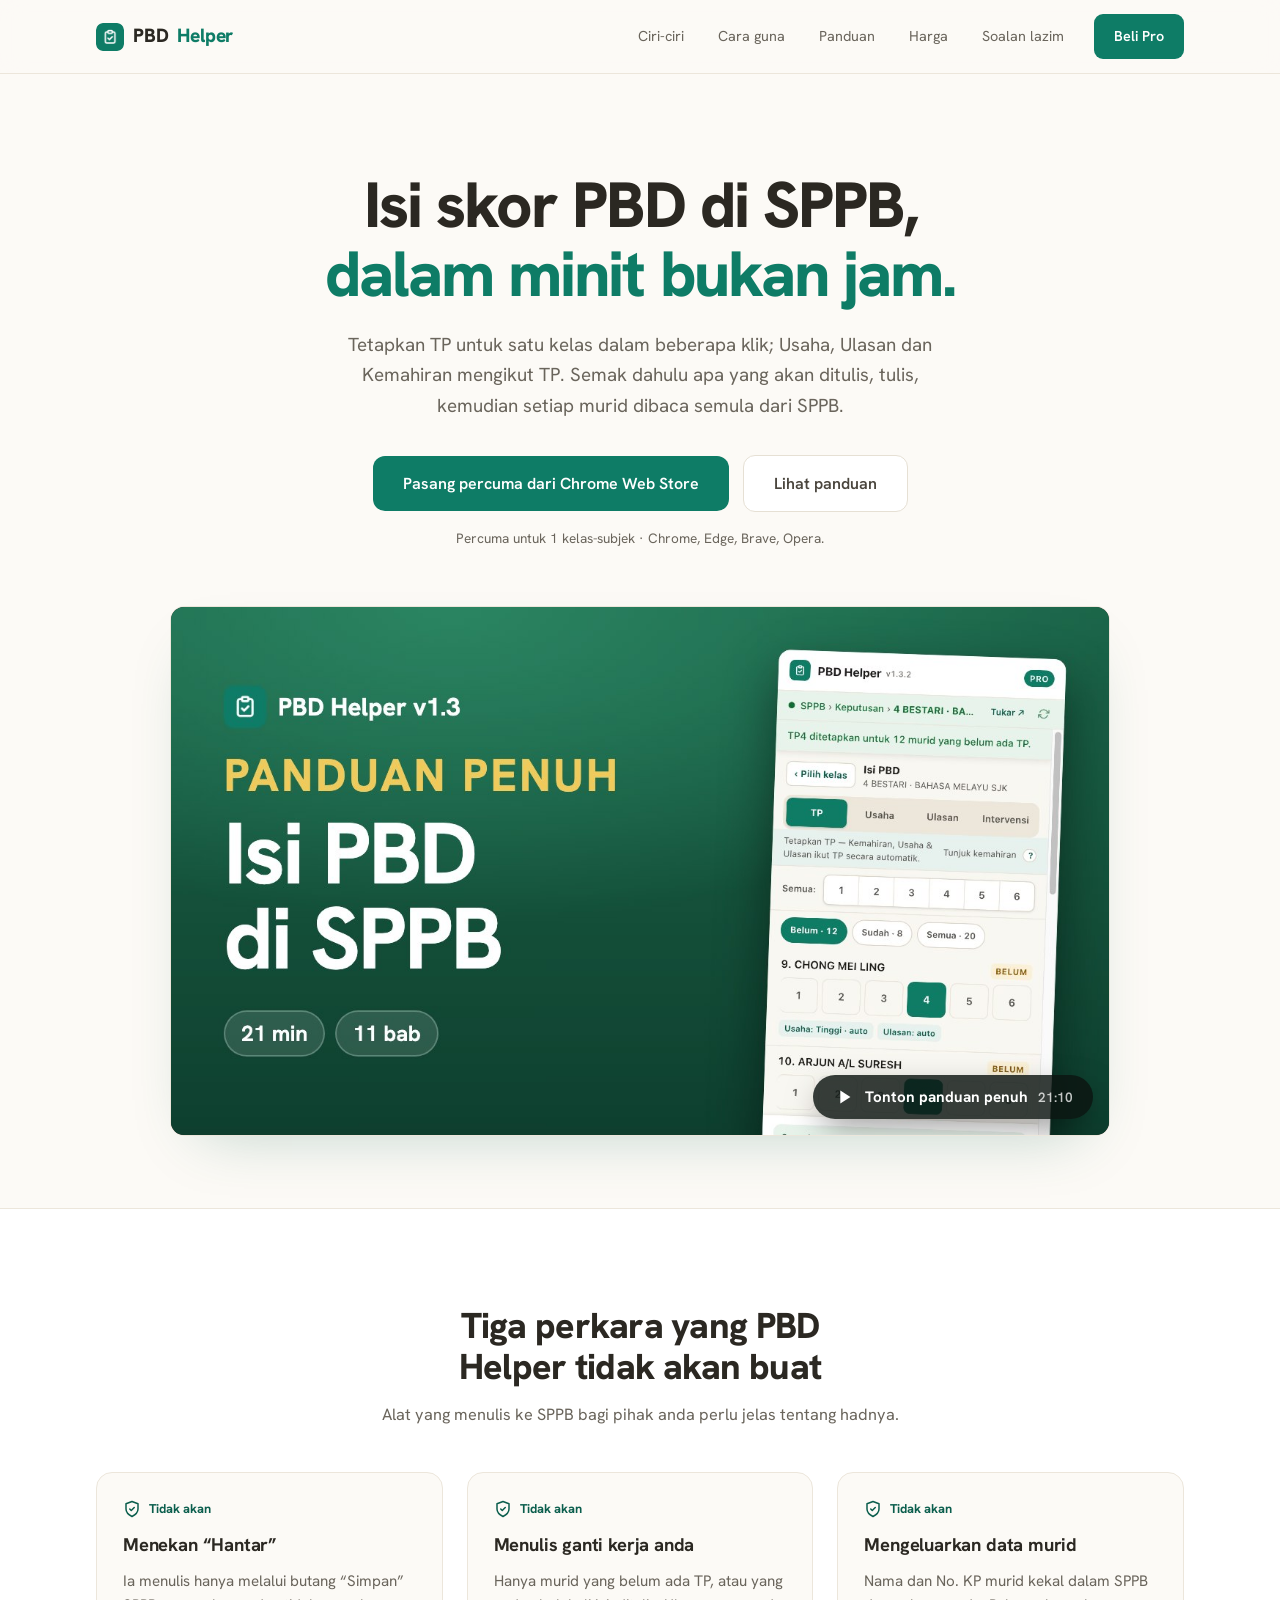
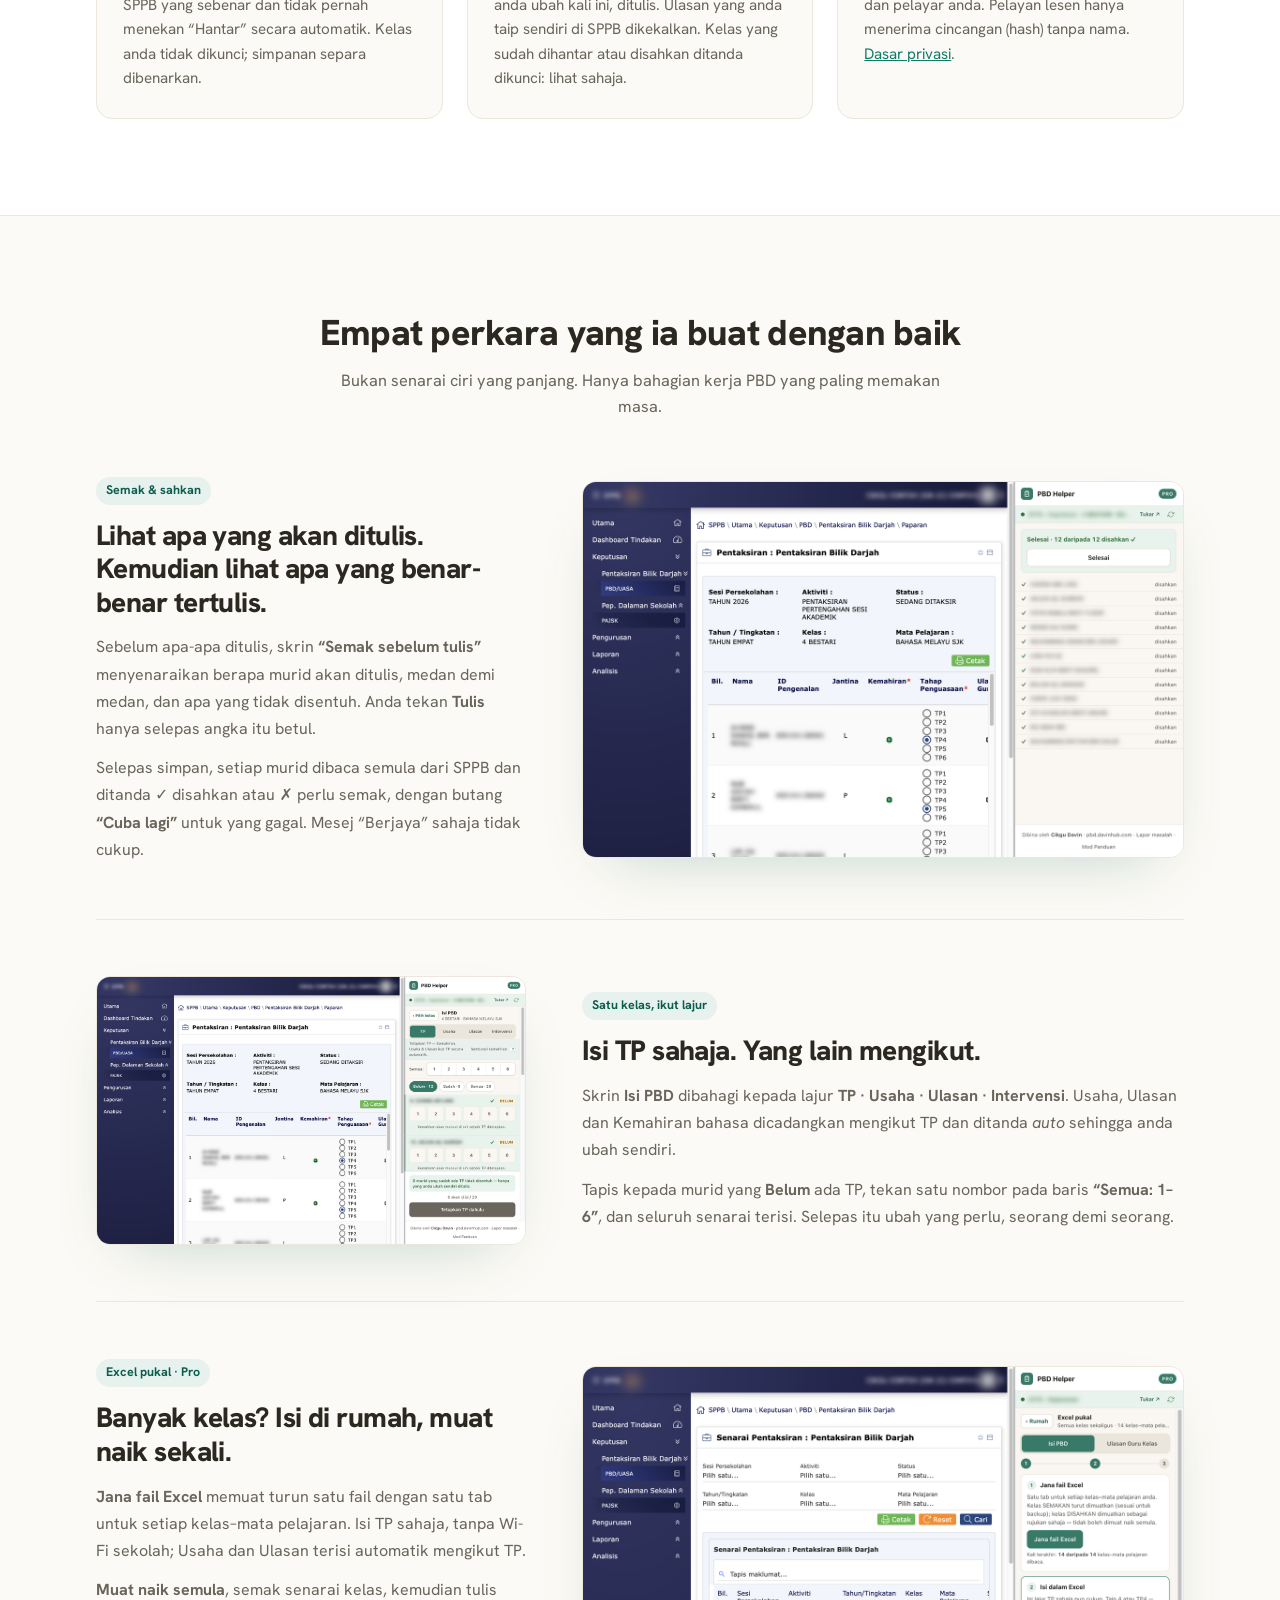
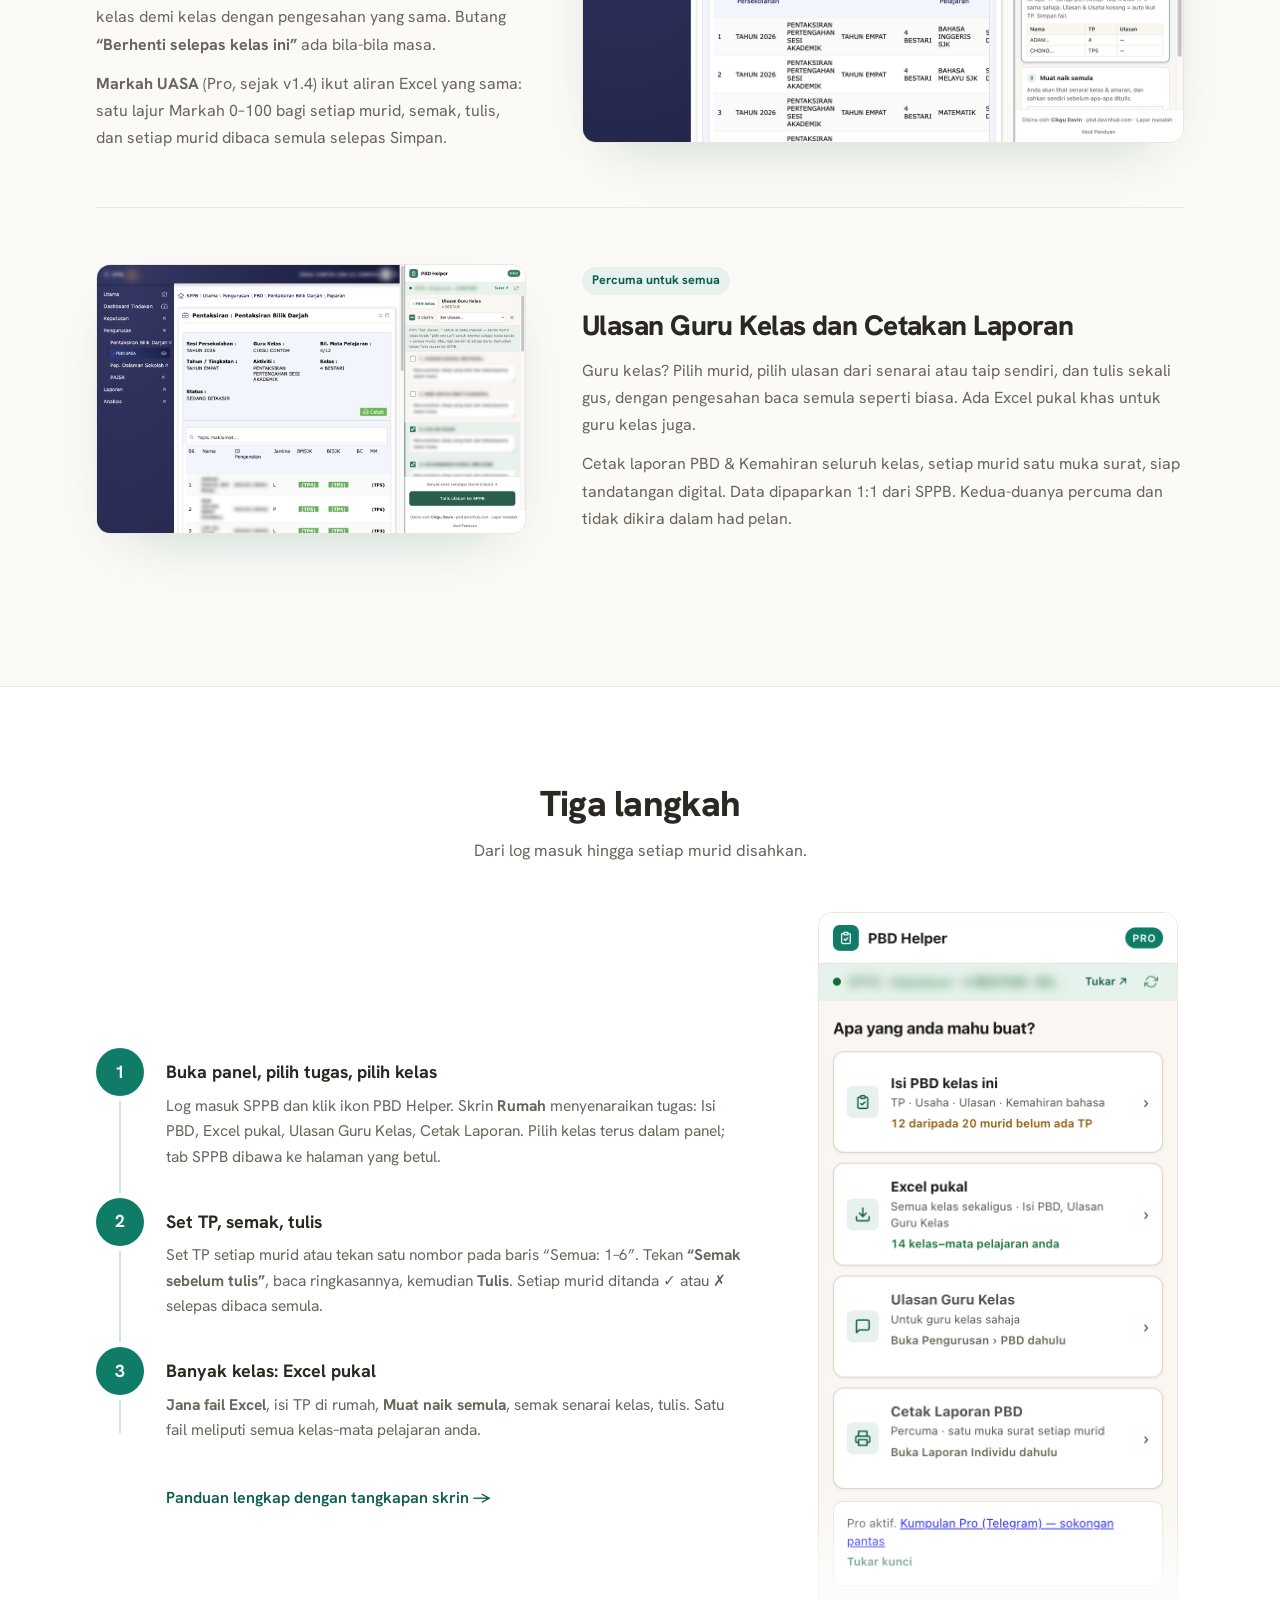
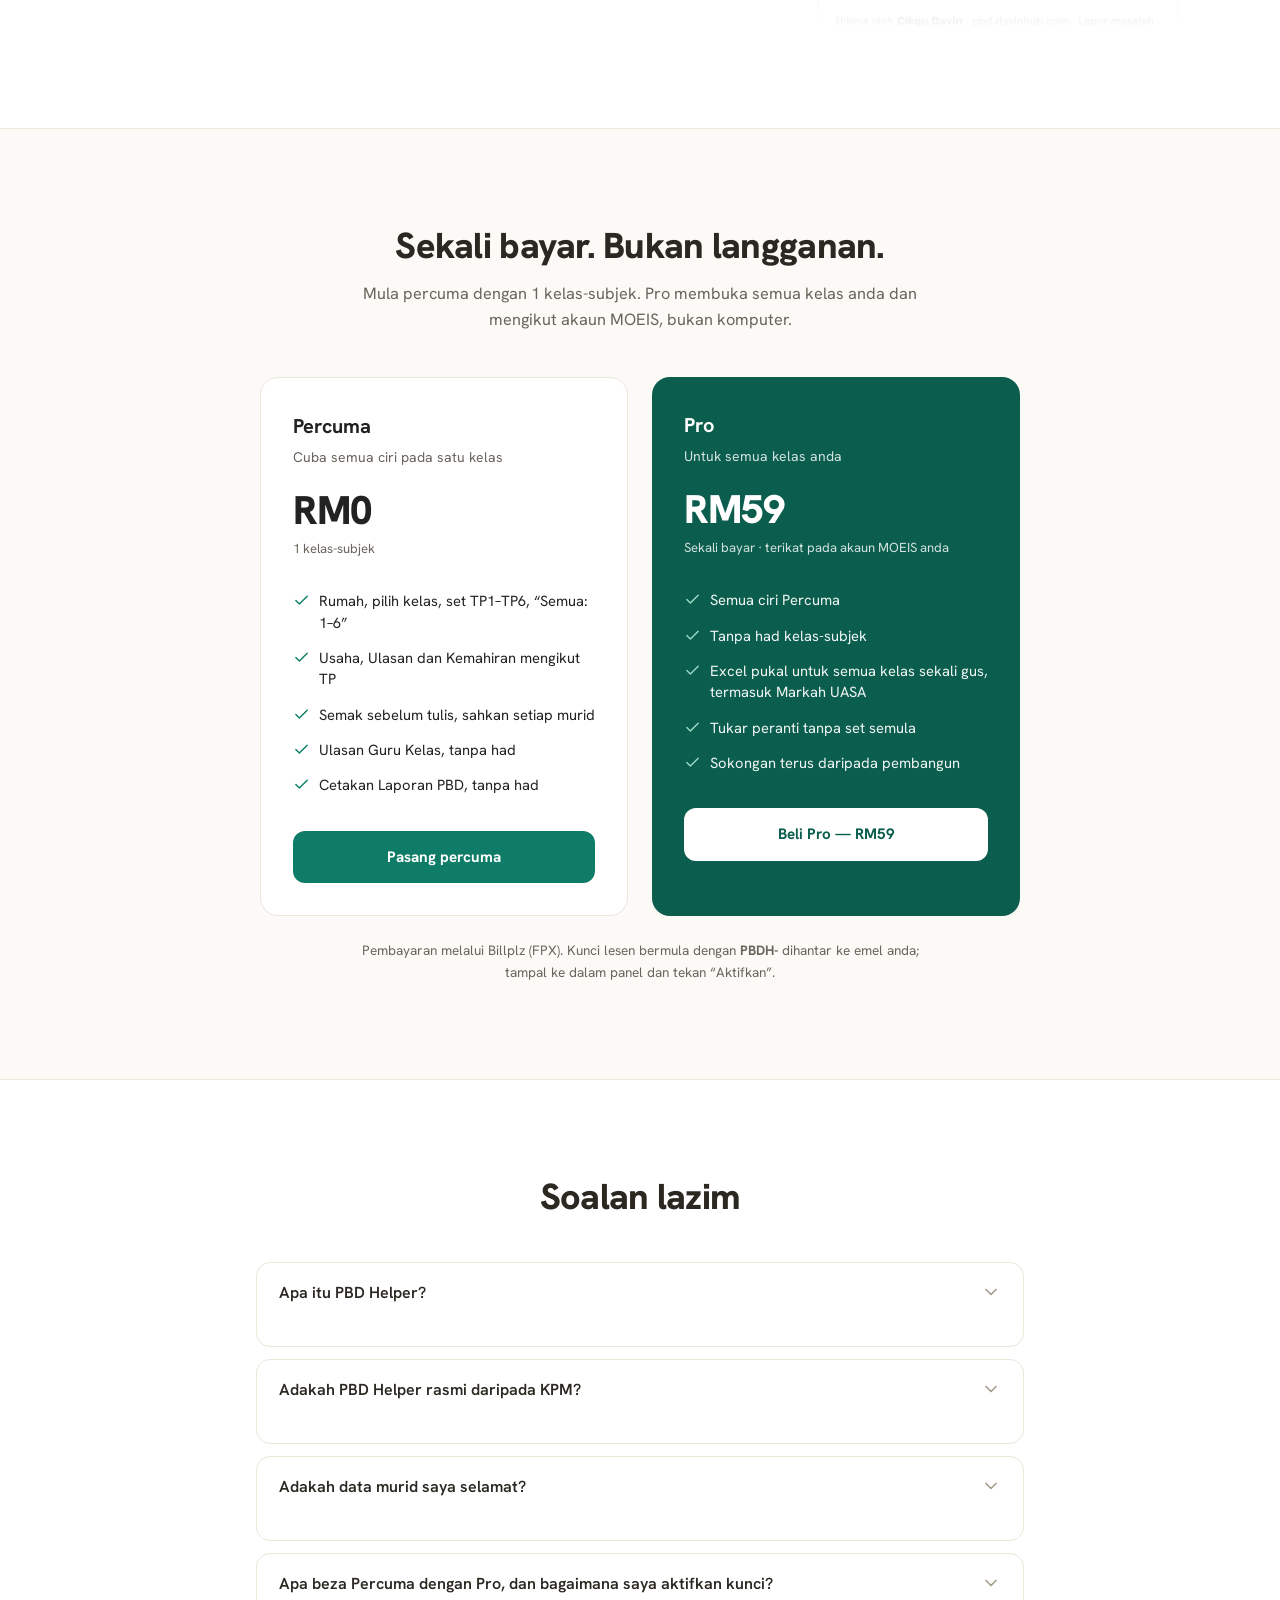
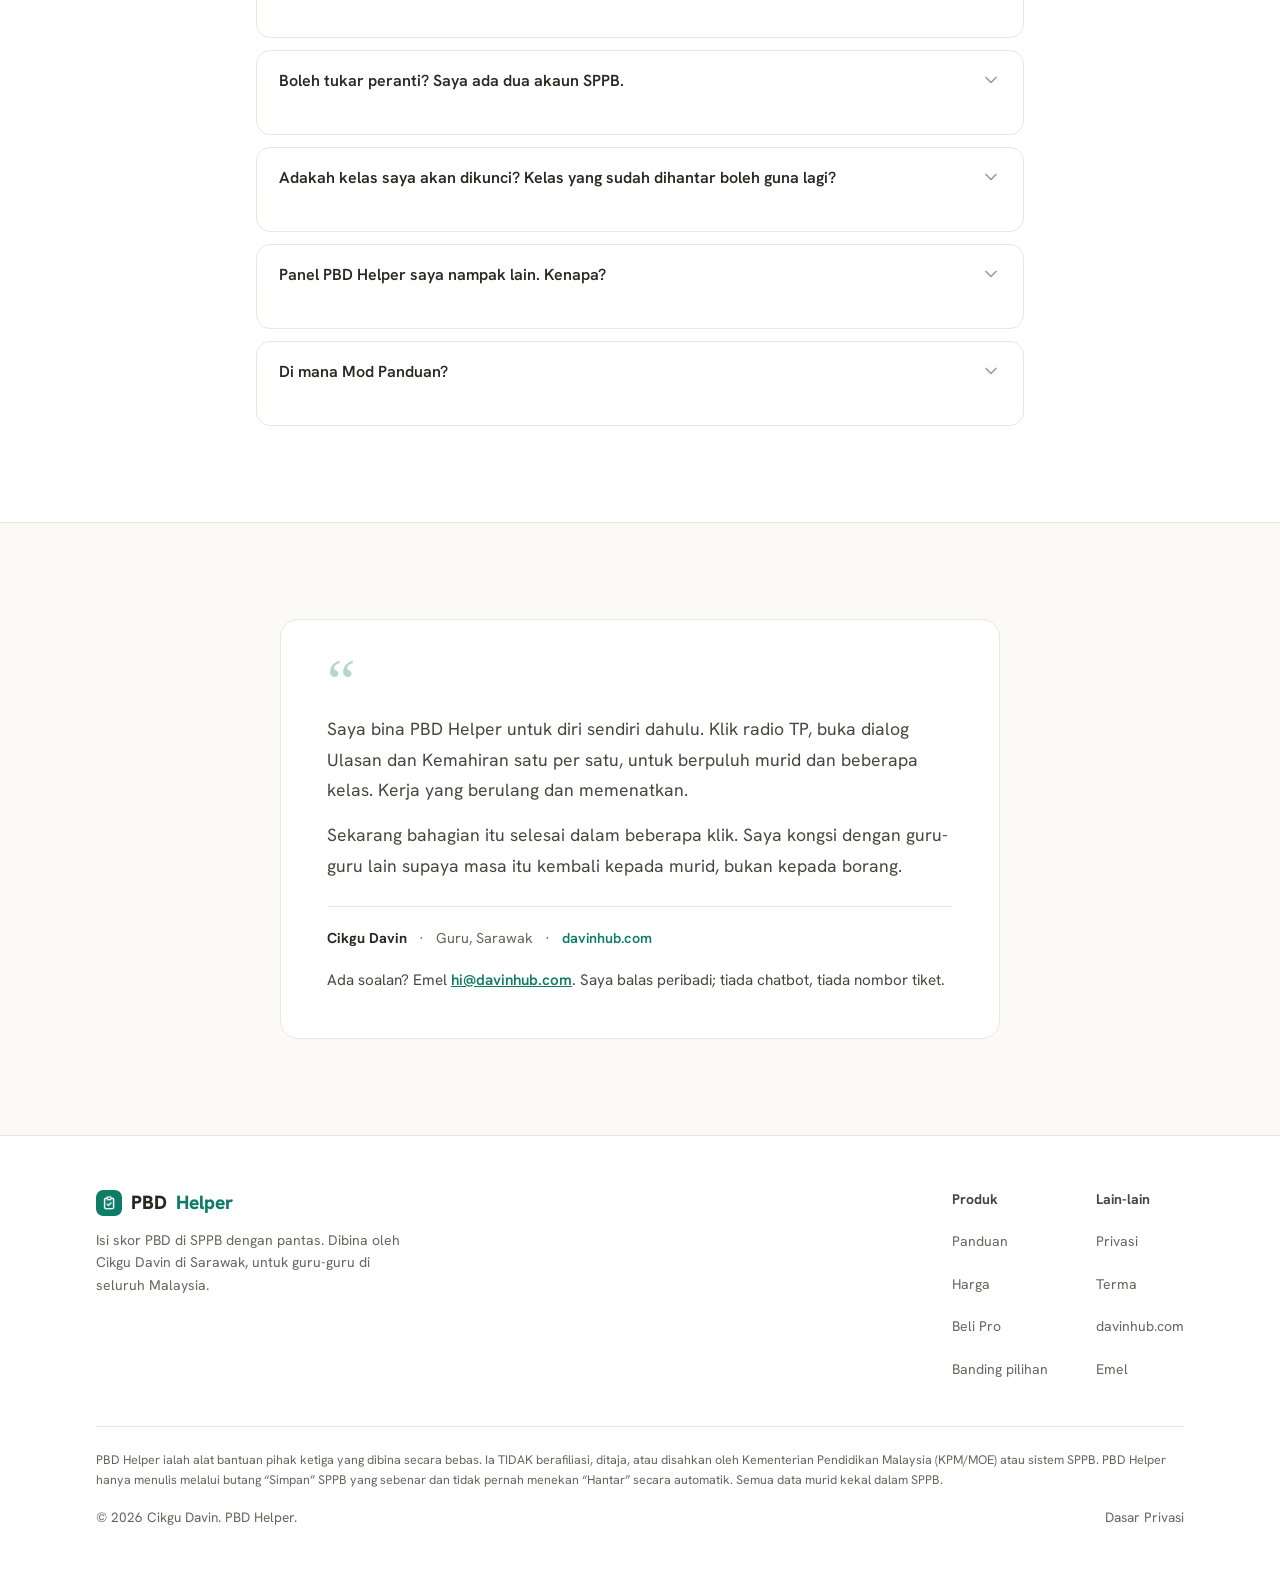
==== commit 0daa1819: "site: v1.4.1 — Markah UASA (Pro, Excel) on landing/panduan/beli/banding/llms.txt; panduan Bahagian 5" ====
--- a/index.html
+++ b/index.html
@@ -48,7 +48,7 @@
       "inLanguage": "ms-MY",
       "image": "https://pbd.davinhub.com/og-image-v13.png",
       "screenshot": "https://pbd.davinhub.com/og-image-v13.png",
-      "softwareVersion": "1.3.2",
+      "softwareVersion": "1.4.1",
       "featureList": [
         "Rumah: pilih tugas, kemudian pilih kelas terus dalam panel",
         "Set Tahap Penguasaan TP1–TP6 satu kelas (Semua: 1–6)",
@@ -56,6 +56,7 @@
         "Isi Intervensi",
         "Semak sebelum tulis: ringkasan apa yang akan ditulis dan apa yang tidak disentuh",
         "Excel pukal berbilang kelas dalam tiga langkah",
+        "Markah UASA (Pro) melalui Excel: jana, isi 0–100, muat naik, semak, tulis, setiap murid dibaca semula",
         "Ulasan Guru Kelas (Pengurusan) percuma",
         "Cetakan Laporan PBD percuma",
         "Sahkan semula dengan baca balik daripada SPPB"
@@ -151,7 +152,7 @@
           "name": "Apa beza Percuma dengan Pro, dan bagaimana saya aktifkan kunci?",
           "acceptedAnswer": {
             "@type": "Answer",
-            "text": "Percuma membolehkan anda mengisi 1 kelas-subjek dengan semua ciri: set TP, “Semak sebelum tulis”, Tulis dan pengesahan baca semula; Ulasan Guru Kelas dan Cetakan Laporan percuma tanpa had. Pro (RM59, sekali bayar) membuka penggunaan tanpa had kelas-subjek serta Excel pukal untuk semua kelas sekali gus. Beli di pbd.davinhub.com/beli melalui Billplz (FPX); kunci lesen bermula dengan PBDH- dihantar ke emel anda. Tampal kunci itu ke dalam panel PBD Helper dan tekan “Aktifkan”."
+            "text": "Percuma membolehkan anda mengisi 1 kelas-subjek dengan semua ciri: set TP, “Semak sebelum tulis”, Tulis dan pengesahan baca semula; Ulasan Guru Kelas dan Cetakan Laporan percuma tanpa had. Pro (RM59, sekali bayar) membuka penggunaan tanpa had kelas-subjek, Excel pukal untuk semua kelas sekali gus, serta Markah UASA melalui Excel. Beli di pbd.davinhub.com/beli melalui Billplz (FPX); kunci lesen bermula dengan PBDH- dihantar ke emel anda. Tampal kunci itu ke dalam panel PBD Helper dan tekan “Aktifkan”."
           }
         },
         {
@@ -466,6 +467,7 @@
           <h3>Banyak kelas? Isi di rumah, muat naik sekali.</h3>
           <p><strong>Jana fail Excel</strong> memuat turun satu fail dengan satu tab untuk setiap kelas&ndash;mata pelajaran. Isi TP sahaja, tanpa Wi-Fi sekolah; Usaha dan Ulasan terisi automatik mengikut TP.</p>
           <p><strong>Muat naik semula</strong>, semak senarai kelas, kemudian tulis kelas demi kelas dengan pengesahan yang sama. Butang <strong>&ldquo;Berhenti selepas kelas ini&rdquo;</strong> ada bila-bila masa.</p>
+          <p><strong>Markah UASA</strong> (Pro, sejak v1.4) ikut aliran Excel yang sama: satu lajur Markah 0&ndash;100 bagi setiap murid, semak, tulis, dan setiap murid dibaca semula selepas Simpan.</p>
         </div>
         <!-- v1.3 media: sim capture 2026-09-01; re-shoot on real SPPB in October -->
         <div class="shot">
@@ -560,7 +562,7 @@
           <ul class="plan-features">
             <li><svg aria-hidden="true" focusable="false"><use href="#icon-check"/></svg> Semua ciri Percuma</li>
             <li><svg aria-hidden="true" focusable="false"><use href="#icon-check"/></svg> Tanpa had kelas-subjek</li>
-            <li><svg aria-hidden="true" focusable="false"><use href="#icon-check"/></svg> Excel pukal untuk semua kelas sekali gus</li>
+            <li><svg aria-hidden="true" focusable="false"><use href="#icon-check"/></svg> Excel pukal untuk semua kelas sekali gus, termasuk Markah UASA</li>
             <li><svg aria-hidden="true" focusable="false"><use href="#icon-check"/></svg> Tukar peranti tanpa set semula</li>
             <li><svg aria-hidden="true" focusable="false"><use href="#icon-check"/></svg> Sokongan terus daripada pembangun</li>
           </ul>
@@ -581,7 +583,7 @@
         <div class="faq-item"><button><span>Apa itu PBD Helper?</span><svg aria-hidden="true" focusable="false"><use href="#icon-chevron"/></svg></button><div class="faq-answer"><p>PBD Helper ialah extension Chrome (panel sisi) yang membantu guru mengisi skor PBD di sistem SPPB, juga dikenali sebagai MOEIS atau IDME. Panel dibuka dengan skrin Rumah: pilih tugas, pilih kelas, kemudian tetapkan Tahap Penguasaan (TP1 hingga TP6) untuk satu kelas penuh; Usaha, Ulasan dan Kemahiran bahasa dicadangkan mengikut TP. Sebelum apa-apa ditulis, skrin &ldquo;Semak sebelum tulis&rdquo; menunjukkan apa yang akan ditulis. Ia berfungsi pada Chrome, Edge, Brave dan Opera di komputer, bukan pada telefon atau Safari.</p></div></div>
         <div class="faq-item"><button><span>Adakah PBD Helper rasmi daripada KPM?</span><svg aria-hidden="true" focusable="false"><use href="#icon-chevron"/></svg></button><div class="faq-answer"><p>Tidak. PBD Helper ialah alat bantuan bebas yang dibina oleh Cikgu Davin, dan tidak berafiliasi, ditaja atau disahkan oleh KPM/MOE atau sistem SPPB. Ia hanya menulis melalui butang &ldquo;Simpan&rdquo; SPPB yang sebenar, tidak pernah menekan &ldquo;Hantar&rdquo; secara automatik, dan semua data murid kekal dalam SPPB.</p></div></div>
         <div class="faq-item"><button><span>Adakah data murid saya selamat?</span><svg aria-hidden="true" focusable="false"><use href="#icon-chevron"/></svg></button><div class="faq-answer"><p>Ya. Tiada nama atau No. KP murid dikeluarkan dari peranti anda. Extension hanya menulis skor melalui butang &ldquo;Simpan&rdquo; SPPB yang sebenar, dan semua data murid kekal dalam SPPB. Pelayan lesen hanya menerima cincangan (hash) SHA-256 tanpa nama serta ID peranti. Baca dasar privasi penuh di <a href="/privacy">pbd.davinhub.com/privacy</a>.</p></div></div>
-        <div class="faq-item"><button><span>Apa beza Percuma dengan Pro, dan bagaimana saya aktifkan kunci?</span><svg aria-hidden="true" focusable="false"><use href="#icon-chevron"/></svg></button><div class="faq-answer"><p>Percuma membolehkan anda mengisi 1 kelas-subjek dengan semua ciri: set TP, &ldquo;Semak sebelum tulis&rdquo;, Tulis dan pengesahan baca semula; Ulasan Guru Kelas dan Cetakan Laporan percuma tanpa had. Pro (RM59, sekali bayar) membuka penggunaan tanpa had kelas-subjek serta Excel pukal untuk semua kelas sekali gus. Beli di <a href="/beli">pbd.davinhub.com/beli</a> melalui Billplz (FPX); kunci lesen bermula dengan PBDH- dihantar ke emel anda. Tampal kunci itu ke dalam panel PBD Helper dan tekan &ldquo;Aktifkan&rdquo;.</p></div></div>
+        <div class="faq-item"><button><span>Apa beza Percuma dengan Pro, dan bagaimana saya aktifkan kunci?</span><svg aria-hidden="true" focusable="false"><use href="#icon-chevron"/></svg></button><div class="faq-answer"><p>Percuma membolehkan anda mengisi 1 kelas-subjek dengan semua ciri: set TP, &ldquo;Semak sebelum tulis&rdquo;, Tulis dan pengesahan baca semula; Ulasan Guru Kelas dan Cetakan Laporan percuma tanpa had. Pro (RM59, sekali bayar) membuka penggunaan tanpa had kelas-subjek, Excel pukal untuk semua kelas sekali gus, serta Markah UASA melalui Excel. Beli di <a href="/beli">pbd.davinhub.com/beli</a> melalui Billplz (FPX); kunci lesen bermula dengan PBDH- dihantar ke emel anda. Tampal kunci itu ke dalam panel PBD Helper dan tekan &ldquo;Aktifkan&rdquo;.</p></div></div>
         <div class="faq-item"><button><span>Boleh tukar peranti? Saya ada dua akaun SPPB.</span><svg aria-hidden="true" focusable="false"><use href="#icon-chevron"/></svg></button><div class="faq-answer"><p>Boleh. Lesen Pro terikat pada akaun MOEIS anda, bukan pada komputer: tukar komputer atau pelayar, aktifkan semula dengan kunci yang sama dan teruskan. Satu kunci Pro terikat pada satu akaun MOEIS; akaun kedua perlukan kunci sendiri. Selepas kedua-dua akaun mempunyai kunci, anda boleh bertukar akaun dengan bebas; Pro mengikut akaun yang sedang log masuk.</p></div></div>
         <div class="faq-item"><button><span>Adakah kelas saya akan dikunci? Kelas yang sudah dihantar boleh guna lagi?</span><svg aria-hidden="true" focusable="false"><use href="#icon-chevron"/></svg></button><div class="faq-answer"><p>PBD Helper tidak akan mengunci kelas anda: ia hanya menulis melalui butang &ldquo;Simpan&rdquo; dan tidak pernah menekan &ldquo;Hantar&rdquo; secara automatik, dan simpanan separa dibenarkan. Kelas yang sudah dihantar atau disahkan ditanda dikunci sejak skrin Rumah dan butang tulis dimatikan; kelas itu tetap dimuatkan ke dalam fail Excel sebagai rujukan, dan Cetakan Laporan masih boleh dijana.</p></div></div>
         <div class="faq-item"><button><span>Panel PBD Helper saya nampak lain. Kenapa?</span><svg aria-hidden="true" focusable="false"><use href="#icon-chevron"/></svg></button><div class="faq-answer"><p>Sejak versi 1.3, panel bermula dengan skrin Rumah: pilih tugas (Isi PBD, Excel pukal, Ulasan Guru Kelas atau Cetak Laporan PBD), kemudian pilih kelas. Pelayar anda mengemas kini extension secara automatik. Untuk menyemak versi, buka chrome://extensions (Edge: edge://extensions). Untuk mengemas kini serta-merta, hidupkan &ldquo;Developer mode&rdquo; (Chrome: kanan atas) dan tekan Update.</p></div></div>
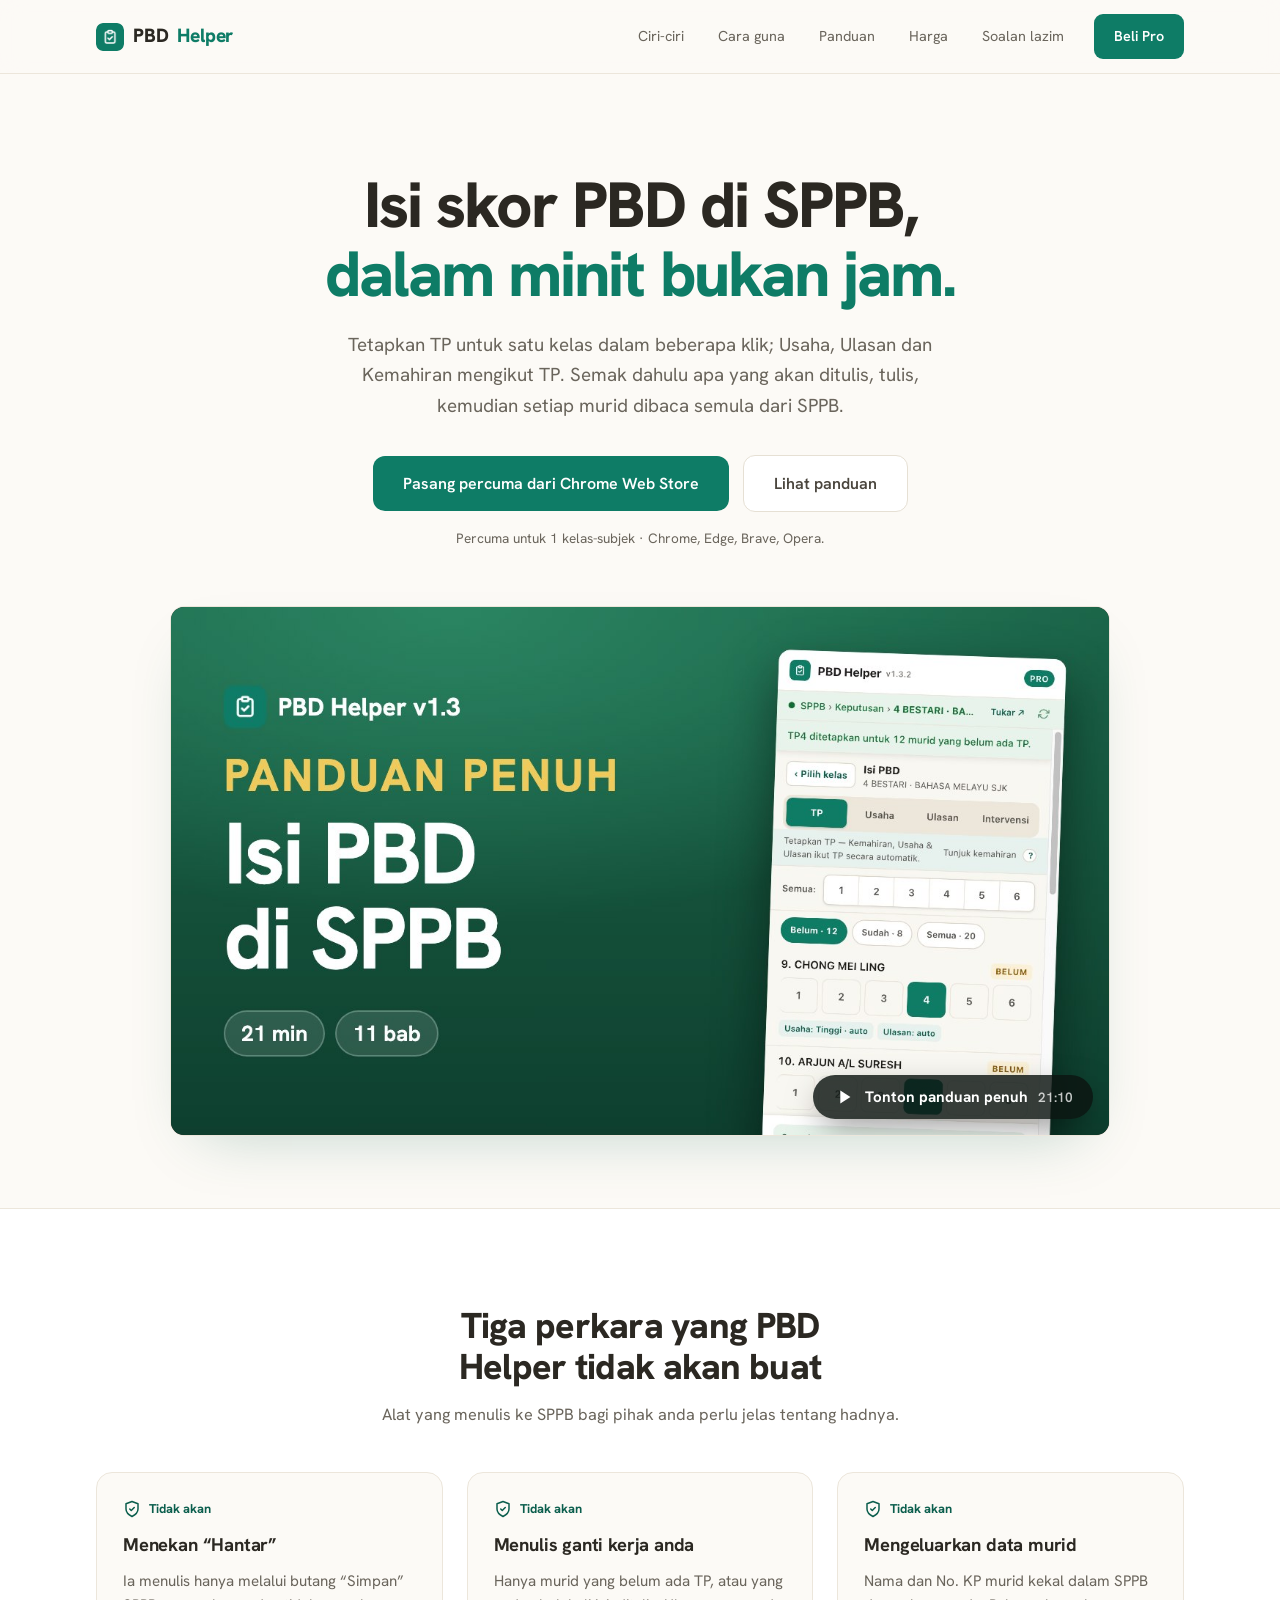
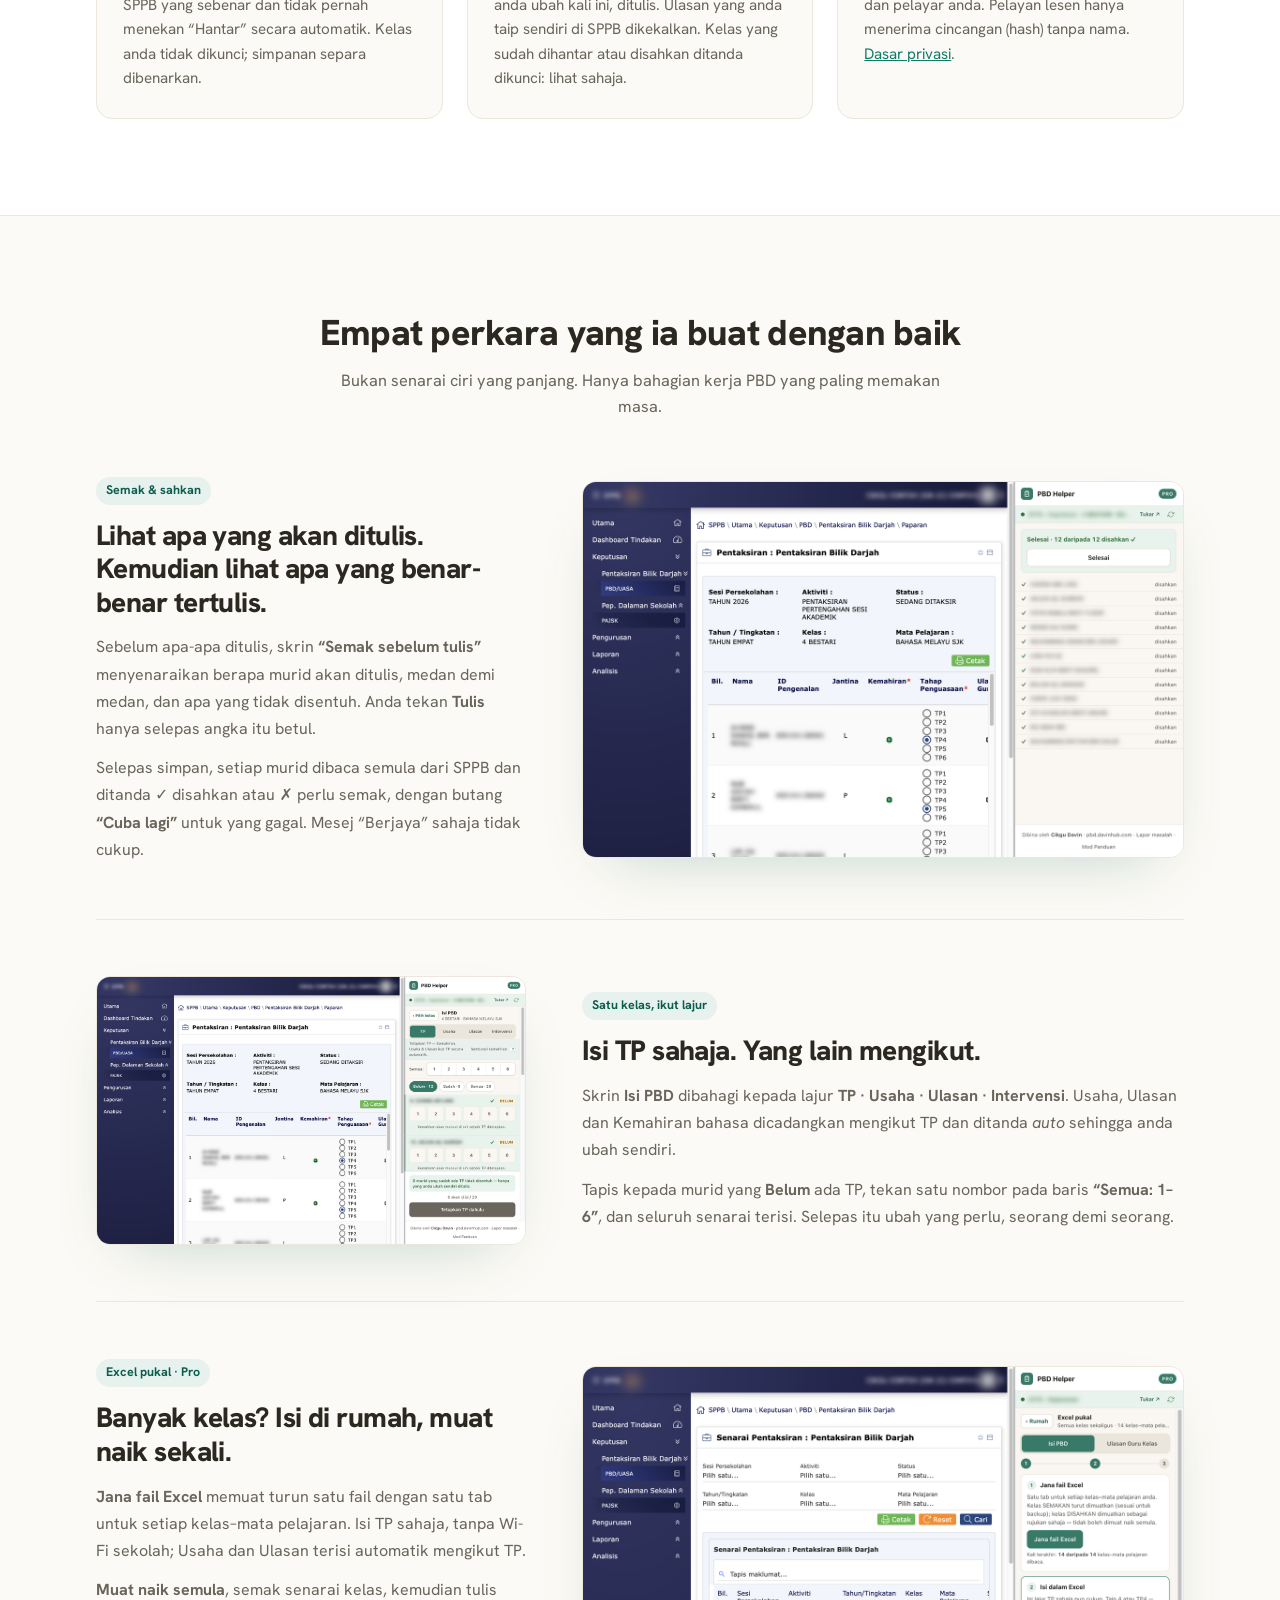
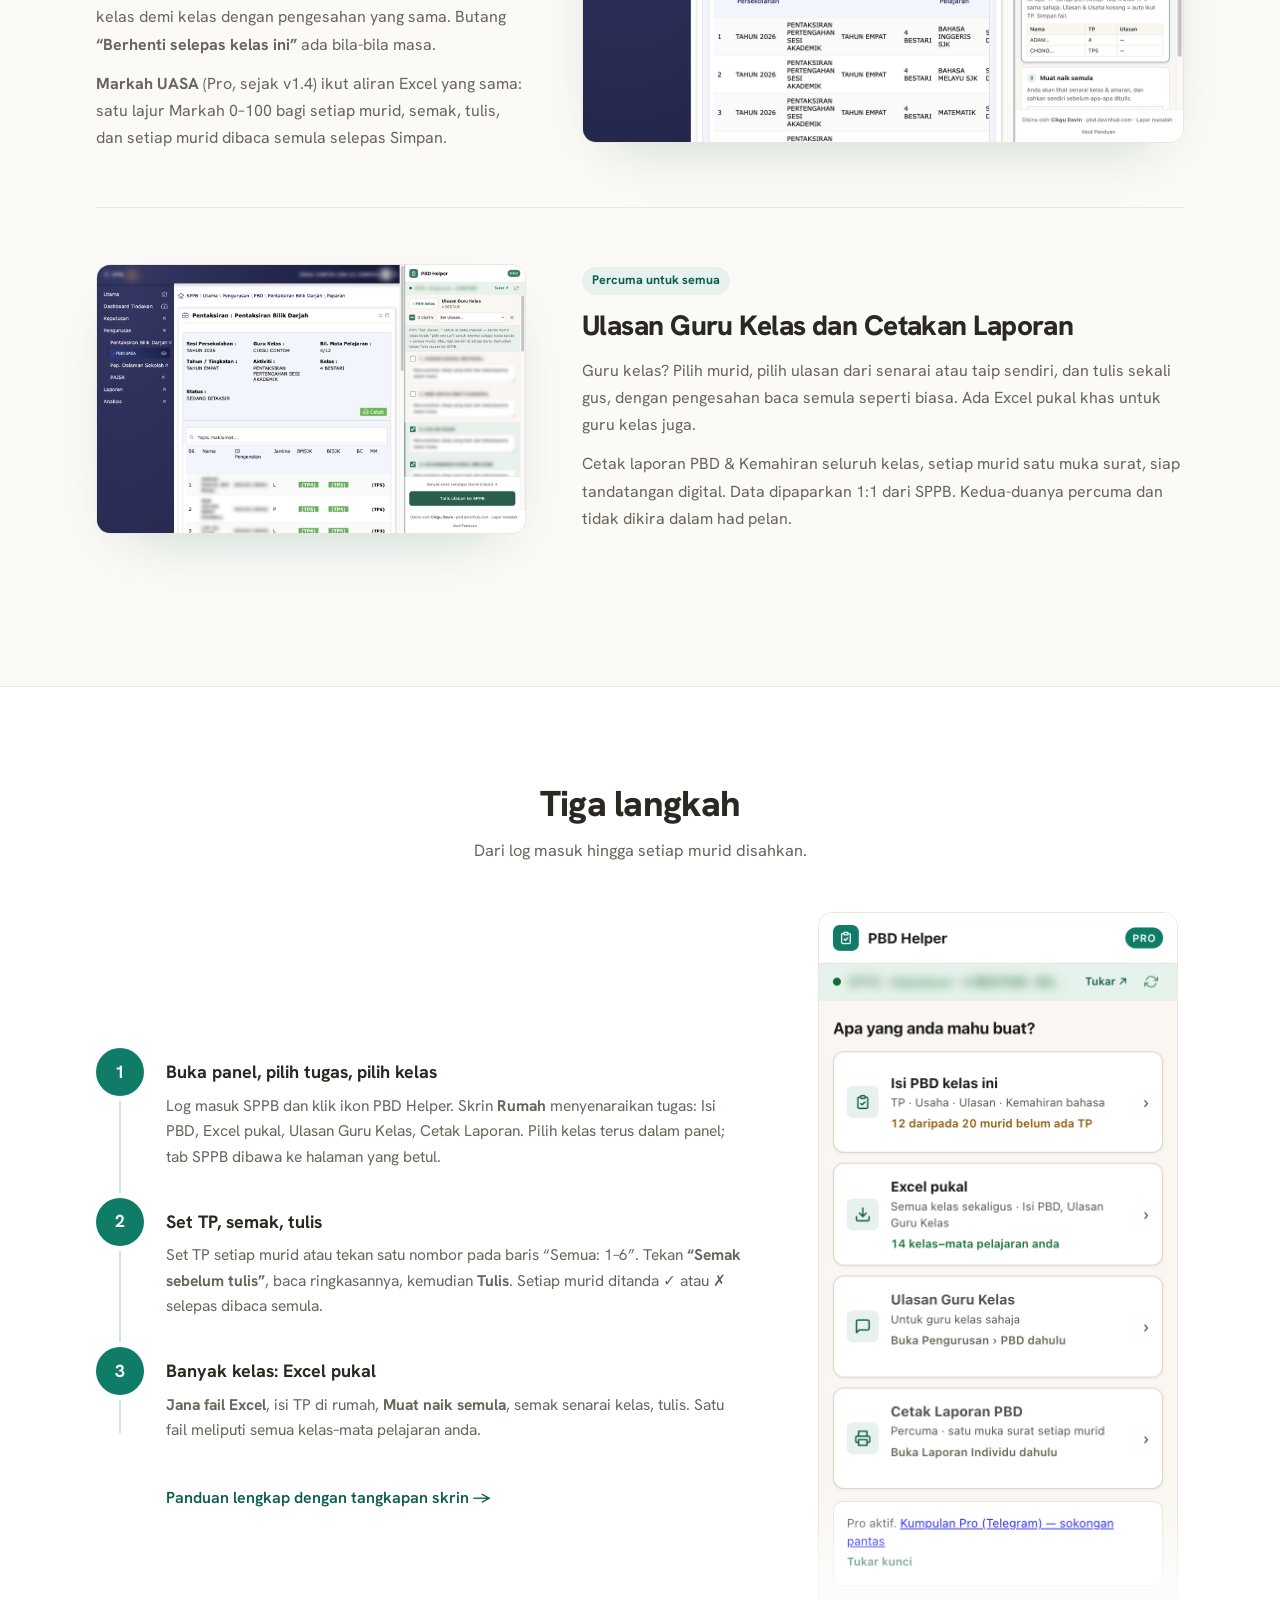
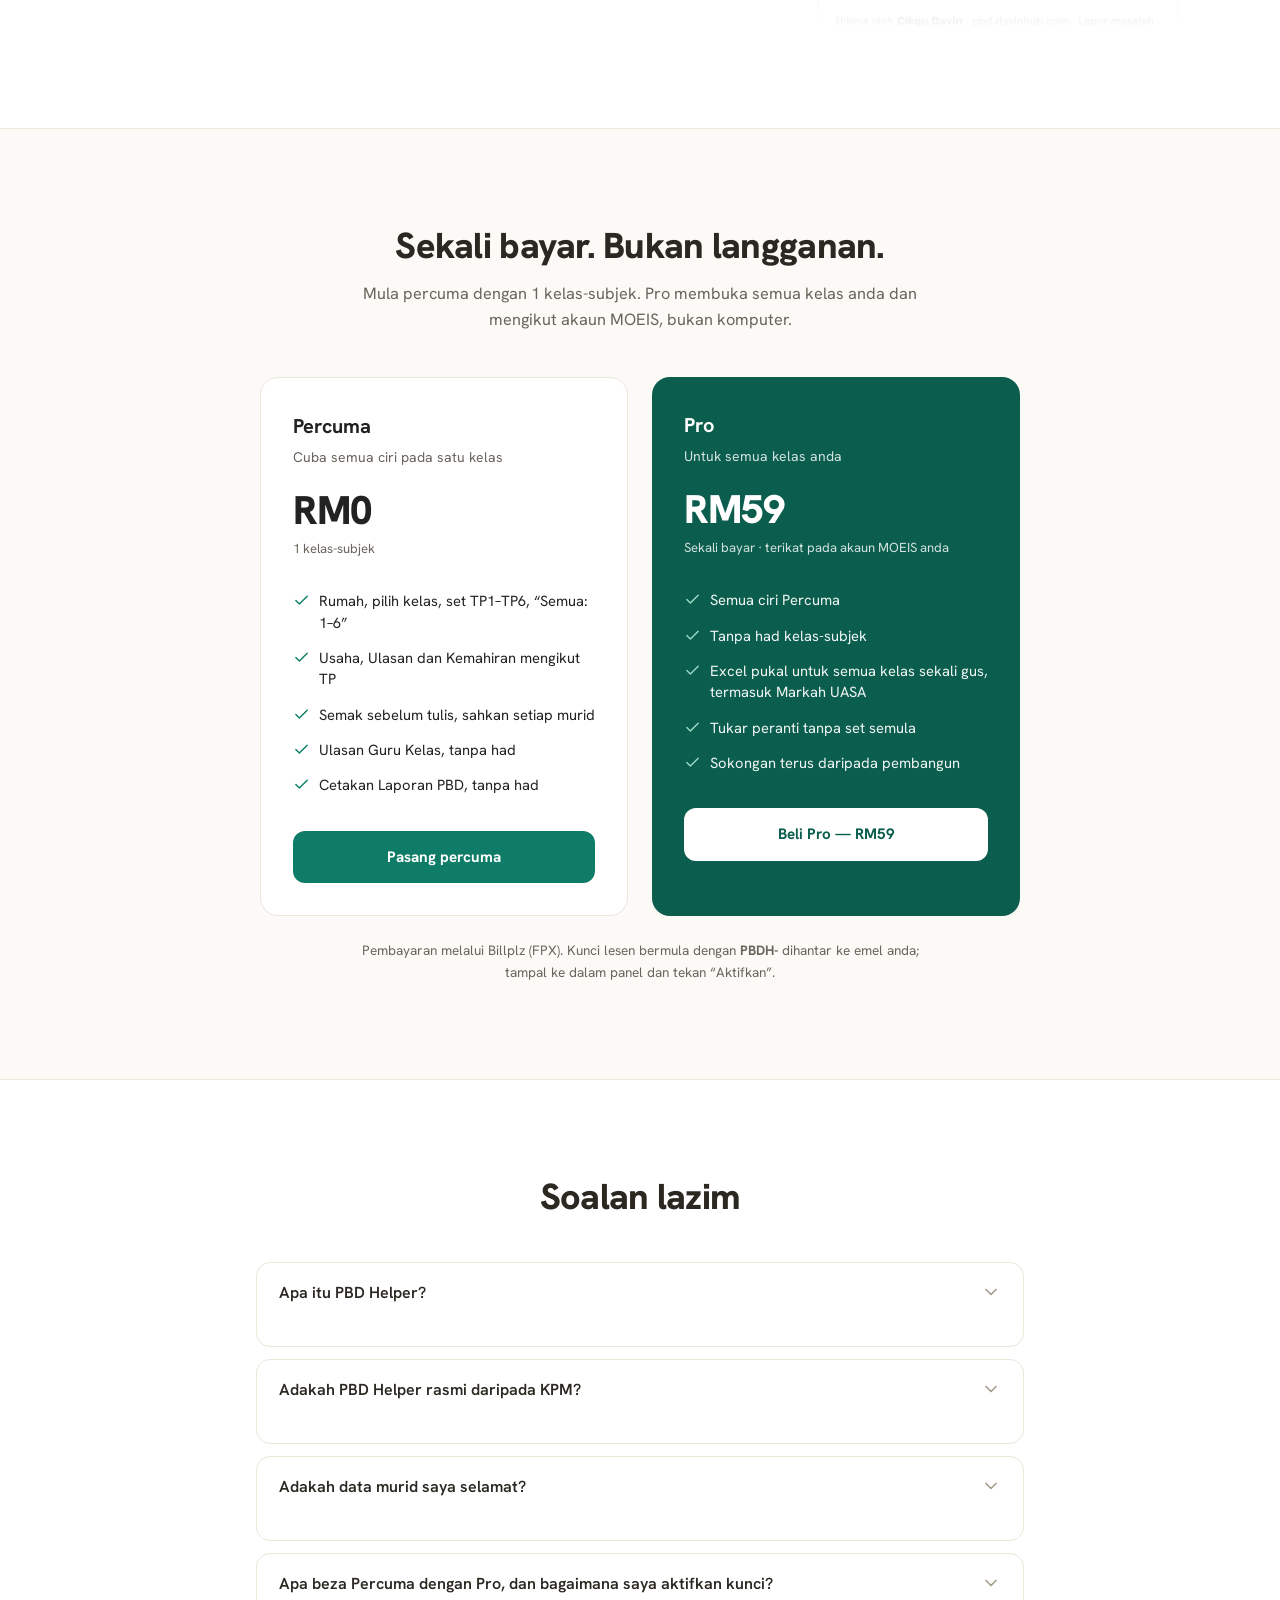
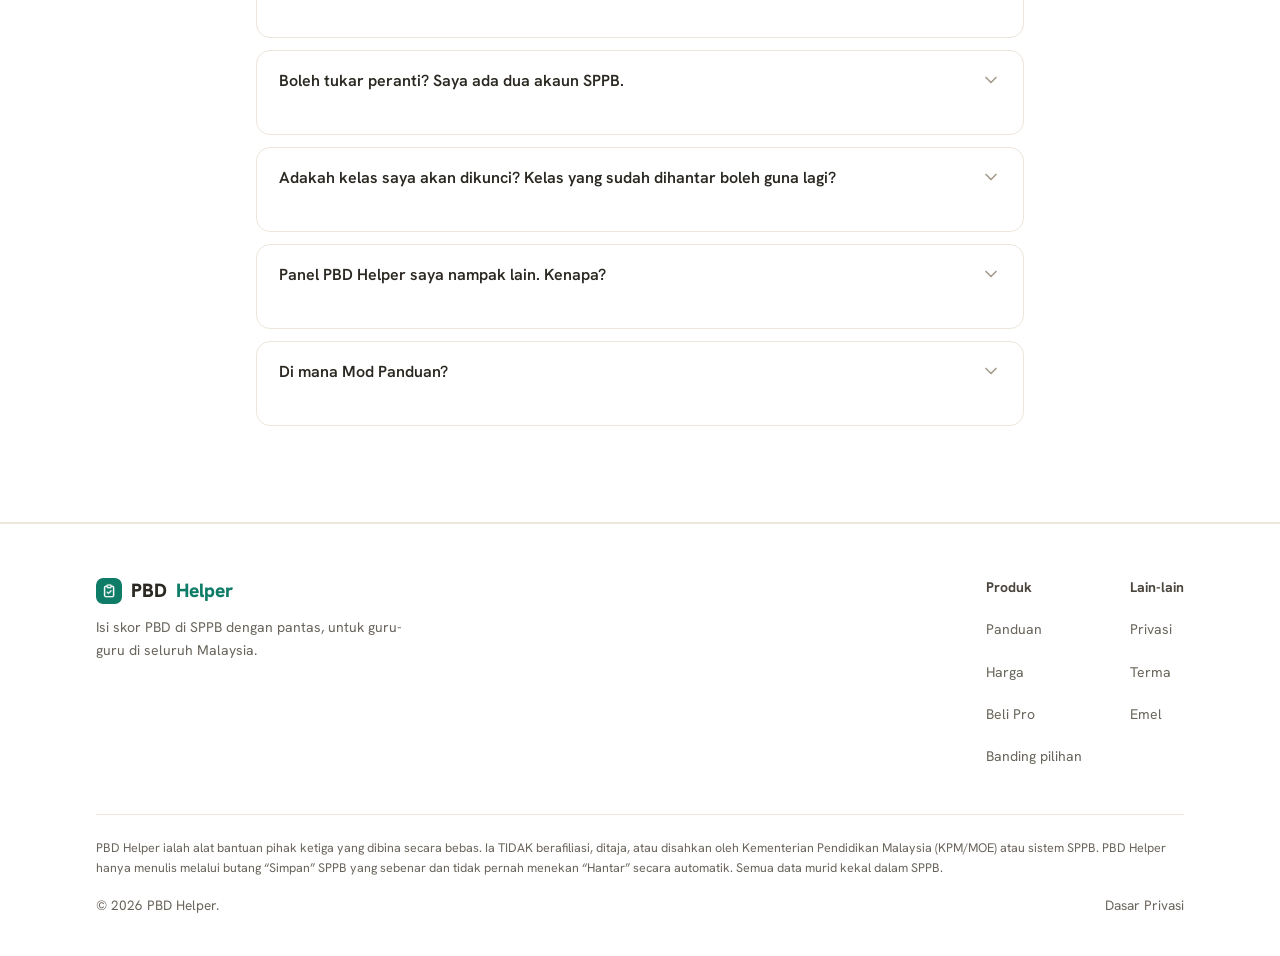
==== commit 391cddd6: "Remove personal name from site: founder card, footers, author JSON-LD, davinhub.com links, og image " ====
--- a/index.html
+++ b/index.html
@@ -14,13 +14,13 @@
   <meta property="og:url" content="https://pbd.davinhub.com/">
   <meta property="og:locale" content="ms_MY">
   <meta property="og:site_name" content="PBD Helper">
-  <meta property="og:image" content="https://pbd.davinhub.com/og-image-v13.png">
+  <meta property="og:image" content="https://pbd.davinhub.com/og-image-v14.png">
   <meta property="og:image:width" content="1200">
   <meta property="og:image:height" content="630">
   <meta name="twitter:card" content="summary_large_image">
   <meta name="twitter:title" content="PBD Helper | Isi PBD di SPPB, setiap murid dibaca semula">
   <meta name="twitter:description" content="Extension Chrome untuk guru: set TP satu kelas, semak dahulu apa yang akan ditulis, kemudian setiap murid dibaca semula dari SPPB. Tidak menekan Hantar. Percuma 1 kelas-subjek.">
-  <meta name="twitter:image" content="https://pbd.davinhub.com/og-image-v13.png">
+  <meta name="twitter:image" content="https://pbd.davinhub.com/og-image-v14.png">
   <link rel="preconnect" href="https://fonts.googleapis.com">
   <link rel="preconnect" href="https://fonts.gstatic.com" crossorigin>
   <link href="https://fonts.googleapis.com/css2?family=Hanken+Grotesk:wght@400;500;600;700;800&display=swap" rel="stylesheet">
@@ -40,15 +40,14 @@
       "downloadUrl": "https://chromewebstore.google.com/detail/pbd-helper/hpjmhpolokbbhnjbnkddbjnomahanpoc",
       "installUrl": "https://chromewebstore.google.com/detail/pbd-helper/hpjmhpolokbbhnjbnkddbjnomahanpoc",
       "sameAs": [
-        "https://chromewebstore.google.com/detail/pbd-helper/hpjmhpolokbbhnjbnkddbjnomahanpoc",
-        "https://davinhub.com"
+        "https://chromewebstore.google.com/detail/pbd-helper/hpjmhpolokbbhnjbnkddbjnomahanpoc"
       ],
       "description": "Isi skor PBD (Tahap Penguasaan) dan medan-medan wajib di sistem SPPB / MOEIS / IDME (moeissppb.moe.gov.my) dengan pantas: panel sisi + Excel pukal berbilang kelas. Untuk guru Malaysia.",
       "keywords": "PBD, isi PBD, SPPB, MOEIS, IDME, Tahap Penguasaan, TP, Ulasan Guru Kelas, Pentaksiran Bilik Darjah, extension guru Malaysia",
       "inLanguage": "ms-MY",
-      "image": "https://pbd.davinhub.com/og-image-v13.png",
-      "screenshot": "https://pbd.davinhub.com/og-image-v13.png",
-      "softwareVersion": "1.4.1",
+      "image": "https://pbd.davinhub.com/og-image-v14.png",
+      "screenshot": "https://pbd.davinhub.com/og-image-v14.png",
+      "softwareVersion": "1.4.4",
       "featureList": [
         "Rumah: pilih tugas, kemudian pilih kelas terus dalam panel",
         "Set Tahap Penguasaan TP1–TP6 satu kelas (Semua: 1–6)",
@@ -61,12 +60,6 @@
         "Cetakan Laporan PBD percuma",
         "Sahkan semula dengan baca balik daripada SPPB"
       ],
-      "author": {
-        "@type": "Person",
-        "name": "Cikgu Davin",
-        "alternateName": "Davin Wong",
-        "url": "https://davinhub.com"
-      },
       "publisher": {
         "@id": "https://pbd.davinhub.com/#organization"
       },
@@ -94,8 +87,7 @@
       "name": "PBD Helper",
       "url": "https://pbd.davinhub.com/",
       "sameAs": [
-        "https://chromewebstore.google.com/detail/pbd-helper/hpjmhpolokbbhnjbnkddbjnomahanpoc",
-        "https://davinhub.com"
+        "https://chromewebstore.google.com/detail/pbd-helper/hpjmhpolokbbhnjbnkddbjnomahanpoc"
       ]
     },
     {
@@ -136,7 +128,7 @@
           "name": "Adakah PBD Helper rasmi daripada KPM?",
           "acceptedAnswer": {
             "@type": "Answer",
-            "text": "Tidak. PBD Helper ialah alat bantuan bebas yang dibina oleh Cikgu Davin, dan tidak berafiliasi, ditaja atau disahkan oleh KPM/MOE atau sistem SPPB. Ia hanya menulis melalui butang “Simpan” SPPB yang sebenar, tidak pernah menekan “Hantar” secara automatik, dan semua data murid kekal dalam SPPB."
+            "text": "Tidak. PBD Helper ialah alat bantuan bebas yang tidak berafiliasi, ditaja atau disahkan oleh KPM/MOE atau sistem SPPB. Ia hanya menulis melalui butang “Simpan” SPPB yang sebenar, tidak pernah menekan “Hantar” secara automatik, dan semua data murid kekal dalam SPPB."
           }
         },
         {
@@ -152,7 +144,7 @@
           "name": "Apa beza Percuma dengan Pro, dan bagaimana saya aktifkan kunci?",
           "acceptedAnswer": {
             "@type": "Answer",
-            "text": "Percuma membolehkan anda mengisi 1 kelas-subjek dengan semua ciri: set TP, “Semak sebelum tulis”, Tulis dan pengesahan baca semula; Ulasan Guru Kelas dan Cetakan Laporan percuma tanpa had. Pro (RM59, sekali bayar) membuka penggunaan tanpa had kelas-subjek, Excel pukal untuk semua kelas sekali gus, serta Markah UASA melalui Excel. Beli di pbd.davinhub.com/beli melalui Billplz (FPX); kunci lesen bermula dengan PBDH- dihantar ke emel anda. Tampal kunci itu ke dalam panel PBD Helper dan tekan “Aktifkan”."
+            "text": "Percuma membolehkan anda mengisi 1 kelas-subjek dengan semua ciri: set TP, “Semak sebelum tulis”, Tulis dan pengesahan baca semula; Ulasan Guru Kelas dan Cetakan Laporan percuma tanpa had. Pro (RM59, sekali bayar) membuka penggunaan tanpa had kelas-subjek, Excel pukal untuk semua kelas sekali gus, serta Markah UASA melalui Excel. Beli di pbd.davinhub.com/beli melalui Billplz (FPX); kunci lesen bermula dengan PBDH- dihantar ke emel anda. Dalam panel, di bahagian bawah skrin Rumah, tekan “Sudah beli? Aktifkan kunci”, tampal kunci itu dan tekan “Aktifkan”."
           }
         },
         {
@@ -581,9 +573,9 @@
       </div>
       <div class="faq-list" id="faqList">
         <div class="faq-item"><button><span>Apa itu PBD Helper?</span><svg aria-hidden="true" focusable="false"><use href="#icon-chevron"/></svg></button><div class="faq-answer"><p>PBD Helper ialah extension Chrome (panel sisi) yang membantu guru mengisi skor PBD di sistem SPPB, juga dikenali sebagai MOEIS atau IDME. Panel dibuka dengan skrin Rumah: pilih tugas, pilih kelas, kemudian tetapkan Tahap Penguasaan (TP1 hingga TP6) untuk satu kelas penuh; Usaha, Ulasan dan Kemahiran bahasa dicadangkan mengikut TP. Sebelum apa-apa ditulis, skrin &ldquo;Semak sebelum tulis&rdquo; menunjukkan apa yang akan ditulis. Ia berfungsi pada Chrome, Edge, Brave dan Opera di komputer, bukan pada telefon atau Safari.</p></div></div>
-        <div class="faq-item"><button><span>Adakah PBD Helper rasmi daripada KPM?</span><svg aria-hidden="true" focusable="false"><use href="#icon-chevron"/></svg></button><div class="faq-answer"><p>Tidak. PBD Helper ialah alat bantuan bebas yang dibina oleh Cikgu Davin, dan tidak berafiliasi, ditaja atau disahkan oleh KPM/MOE atau sistem SPPB. Ia hanya menulis melalui butang &ldquo;Simpan&rdquo; SPPB yang sebenar, tidak pernah menekan &ldquo;Hantar&rdquo; secara automatik, dan semua data murid kekal dalam SPPB.</p></div></div>
+        <div class="faq-item"><button><span>Adakah PBD Helper rasmi daripada KPM?</span><svg aria-hidden="true" focusable="false"><use href="#icon-chevron"/></svg></button><div class="faq-answer"><p>Tidak. PBD Helper ialah alat bantuan bebas yang tidak berafiliasi, ditaja atau disahkan oleh KPM/MOE atau sistem SPPB. Ia hanya menulis melalui butang &ldquo;Simpan&rdquo; SPPB yang sebenar, tidak pernah menekan &ldquo;Hantar&rdquo; secara automatik, dan semua data murid kekal dalam SPPB.</p></div></div>
         <div class="faq-item"><button><span>Adakah data murid saya selamat?</span><svg aria-hidden="true" focusable="false"><use href="#icon-chevron"/></svg></button><div class="faq-answer"><p>Ya. Tiada nama atau No. KP murid dikeluarkan dari peranti anda. Extension hanya menulis skor melalui butang &ldquo;Simpan&rdquo; SPPB yang sebenar, dan semua data murid kekal dalam SPPB. Pelayan lesen hanya menerima cincangan (hash) SHA-256 tanpa nama serta ID peranti. Baca dasar privasi penuh di <a href="/privacy">pbd.davinhub.com/privacy</a>.</p></div></div>
-        <div class="faq-item"><button><span>Apa beza Percuma dengan Pro, dan bagaimana saya aktifkan kunci?</span><svg aria-hidden="true" focusable="false"><use href="#icon-chevron"/></svg></button><div class="faq-answer"><p>Percuma membolehkan anda mengisi 1 kelas-subjek dengan semua ciri: set TP, &ldquo;Semak sebelum tulis&rdquo;, Tulis dan pengesahan baca semula; Ulasan Guru Kelas dan Cetakan Laporan percuma tanpa had. Pro (RM59, sekali bayar) membuka penggunaan tanpa had kelas-subjek, Excel pukal untuk semua kelas sekali gus, serta Markah UASA melalui Excel. Beli di <a href="/beli">pbd.davinhub.com/beli</a> melalui Billplz (FPX); kunci lesen bermula dengan PBDH- dihantar ke emel anda. Tampal kunci itu ke dalam panel PBD Helper dan tekan &ldquo;Aktifkan&rdquo;.</p></div></div>
+        <div class="faq-item"><button><span>Apa beza Percuma dengan Pro, dan bagaimana saya aktifkan kunci?</span><svg aria-hidden="true" focusable="false"><use href="#icon-chevron"/></svg></button><div class="faq-answer"><p>Percuma membolehkan anda mengisi 1 kelas-subjek dengan semua ciri: set TP, &ldquo;Semak sebelum tulis&rdquo;, Tulis dan pengesahan baca semula; Ulasan Guru Kelas dan Cetakan Laporan percuma tanpa had. Pro (RM59, sekali bayar) membuka penggunaan tanpa had kelas-subjek, Excel pukal untuk semua kelas sekali gus, serta Markah UASA melalui Excel. Beli di <a href="/beli">pbd.davinhub.com/beli</a> melalui Billplz (FPX); kunci lesen bermula dengan PBDH- dihantar ke emel anda. Dalam panel, di bahagian bawah skrin Rumah, tekan &ldquo;Sudah beli? Aktifkan kunci&rdquo;, tampal kunci itu dan tekan &ldquo;Aktifkan&rdquo;.</p></div></div>
         <div class="faq-item"><button><span>Boleh tukar peranti? Saya ada dua akaun SPPB.</span><svg aria-hidden="true" focusable="false"><use href="#icon-chevron"/></svg></button><div class="faq-answer"><p>Boleh. Lesen Pro terikat pada akaun MOEIS anda, bukan pada komputer: tukar komputer atau pelayar, aktifkan semula dengan kunci yang sama dan teruskan. Satu kunci Pro terikat pada satu akaun MOEIS; akaun kedua perlukan kunci sendiri. Selepas kedua-dua akaun mempunyai kunci, anda boleh bertukar akaun dengan bebas; Pro mengikut akaun yang sedang log masuk.</p></div></div>
         <div class="faq-item"><button><span>Adakah kelas saya akan dikunci? Kelas yang sudah dihantar boleh guna lagi?</span><svg aria-hidden="true" focusable="false"><use href="#icon-chevron"/></svg></button><div class="faq-answer"><p>PBD Helper tidak akan mengunci kelas anda: ia hanya menulis melalui butang &ldquo;Simpan&rdquo; dan tidak pernah menekan &ldquo;Hantar&rdquo; secara automatik, dan simpanan separa dibenarkan. Kelas yang sudah dihantar atau disahkan ditanda dikunci sejak skrin Rumah dan butang tulis dimatikan; kelas itu tetap dimuatkan ke dalam fail Excel sebagai rujukan, dan Cetakan Laporan masih boleh dijana.</p></div></div>
         <div class="faq-item"><button><span>Panel PBD Helper saya nampak lain. Kenapa?</span><svg aria-hidden="true" focusable="false"><use href="#icon-chevron"/></svg></button><div class="faq-answer"><p>Sejak versi 1.3, panel bermula dengan skrin Rumah: pilih tugas (Isi PBD, Excel pukal, Ulasan Guru Kelas atau Cetak Laporan PBD), kemudian pilih kelas. Pelayar anda mengemas kini extension secara automatik. Untuk menyemak versi, buka chrome://extensions (Edge: edge://extensions). Untuk mengemas kini serta-merta, hidupkan &ldquo;Developer mode&rdquo; (Chrome: kanan atas) dan tekan Update.</p></div></div>
@@ -592,25 +584,6 @@
     </div>
   </section>
 
-  <!-- Founder -->
-  <section class="sec" aria-label="Tentang pembina">
-    <div class="container">
-      <div class="founder-inner">
-        <div class="founder-quote">
-          <p>Saya bina PBD Helper untuk diri sendiri dahulu. Klik radio TP, buka dialog Ulasan dan Kemahiran satu per satu, untuk berpuluh murid dan beberapa kelas. Kerja yang berulang dan memenatkan.</p>
-          <p>Sekarang bahagian itu selesai dalam beberapa klik. Saya kongsi dengan guru-guru lain supaya masa itu kembali kepada murid, bukan kepada borang.</p>
-        </div>
-        <div class="founder-name">
-          <strong>Cikgu Davin</strong>
-          <span>&middot;</span>
-          <span>Guru, Sarawak</span>
-          <span>&middot;</span>
-          <a href="https://davinhub.com" target="_blank" rel="noopener">davinhub.com</a>
-        </div>
-        <p class="founder-contact">Ada soalan? Emel <a href="mailto:hi@davinhub.com">hi@davinhub.com</a>. Saya balas peribadi; tiada chatbot, tiada nombor tiket.</p>
-      </div>
-    </div>
-  </section>
 
   </main>
 
@@ -619,7 +592,7 @@
       <div class="footer-inner">
         <div class="footer-brand">
           <div class="logo"><img src="icon128.png" alt="" aria-hidden="true" width="26" height="26">PBD <span>Helper</span></div>
-          <p>Isi skor PBD di SPPB dengan pantas. Dibina oleh Cikgu Davin di Sarawak, untuk guru-guru di seluruh Malaysia.</p>
+          <p>Isi skor PBD di SPPB dengan pantas, untuk guru-guru di seluruh Malaysia.</p>
         </div>
         <div class="footer-links">
           <div class="footer-col">
@@ -633,7 +606,6 @@
             <h3>Lain-lain</h3>
             <a href="/privacy">Privasi</a>
             <a href="/terma">Terma</a>
-            <a href="https://davinhub.com" target="_blank" rel="noopener">davinhub.com</a>
             <a href="mailto:hi@davinhub.com">Emel</a>
           </div>
         </div>
@@ -642,7 +614,7 @@
         PBD Helper ialah alat bantuan pihak ketiga yang dibina secara bebas. Ia TIDAK berafiliasi, ditaja, atau disahkan oleh Kementerian Pendidikan Malaysia (KPM/MOE) atau sistem SPPB. PBD Helper hanya menulis melalui butang &ldquo;Simpan&rdquo; SPPB yang sebenar dan tidak pernah menekan &ldquo;Hantar&rdquo; secara automatik. Semua data murid kekal dalam SPPB.
       </p>
       <div class="footer-bottom">
-        <p>&copy; 2026 <a href="https://davinhub.com" target="_blank" rel="noopener" style="color:inherit">Cikgu Davin</a>. PBD Helper.</p>
+        <p>&copy; 2026 PBD Helper.</p>
         <a href="/privacy">Dasar Privasi</a>
       </div>
     </div>
